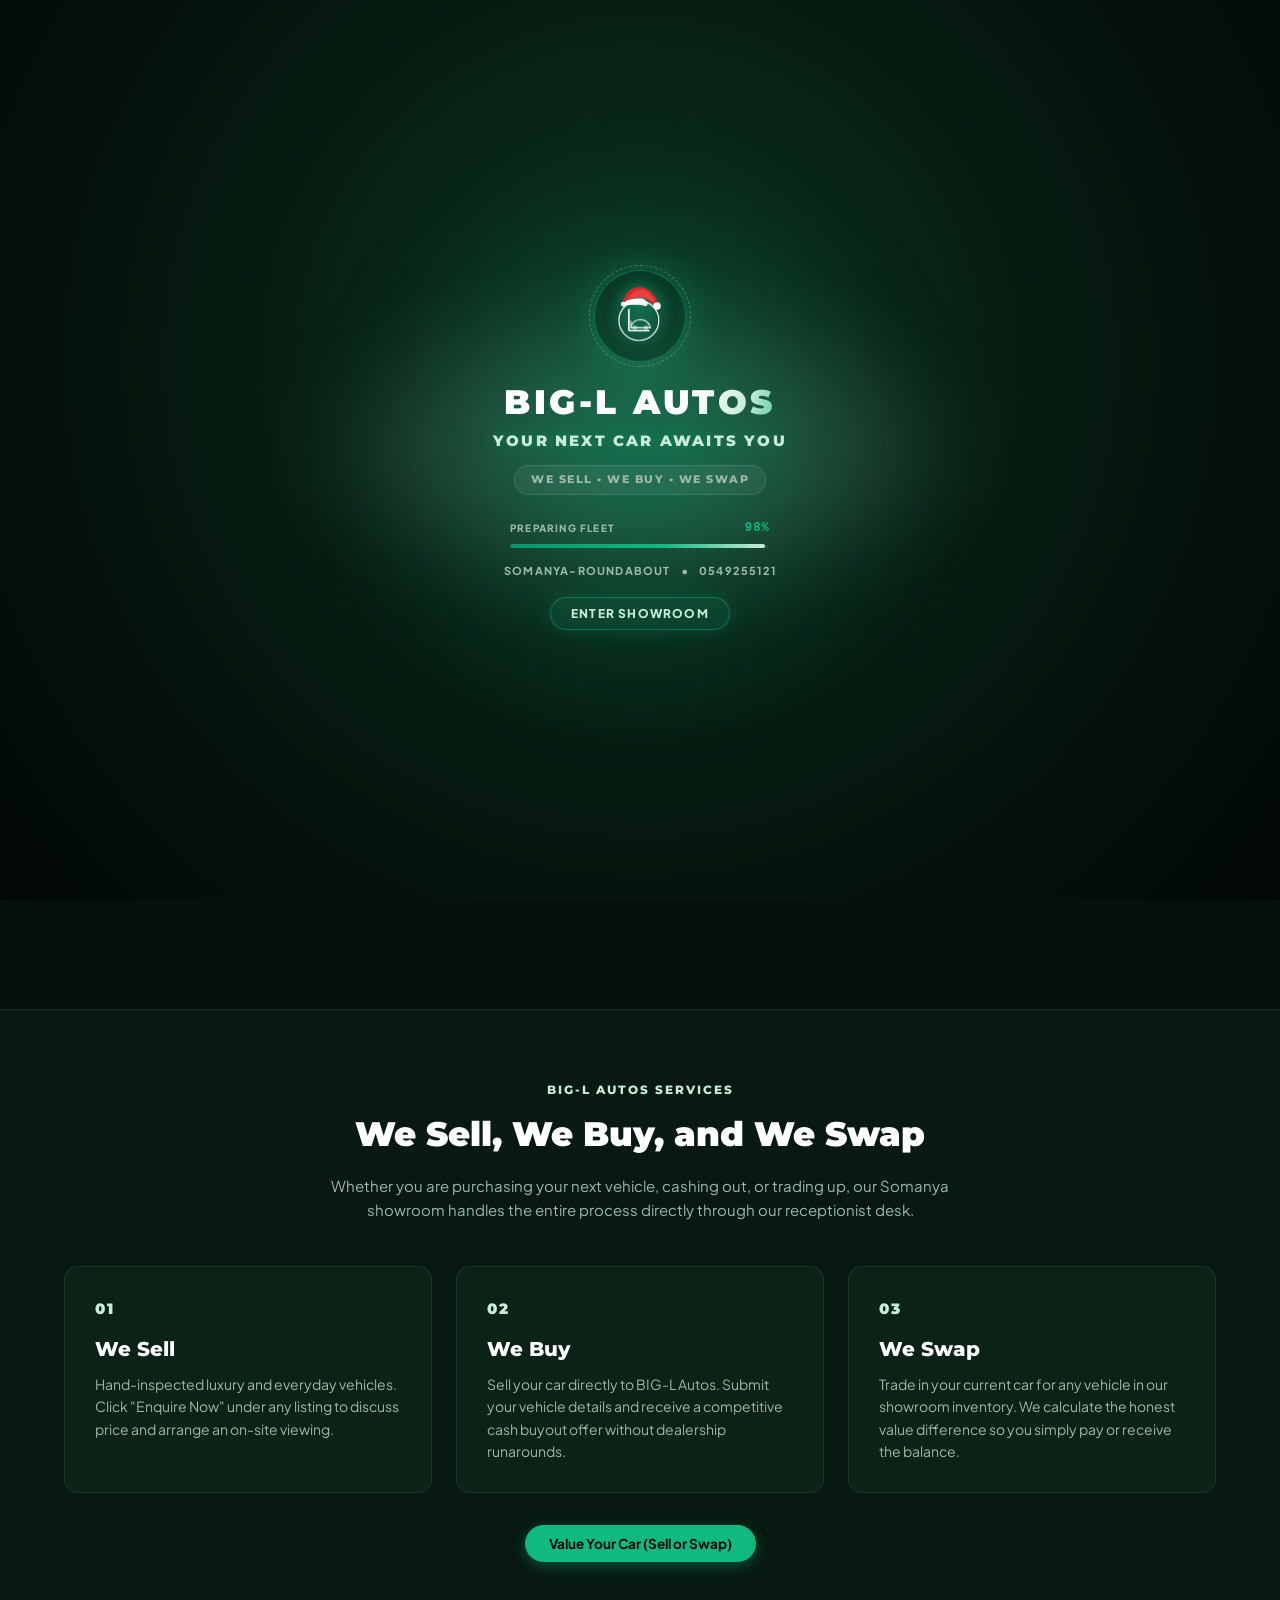
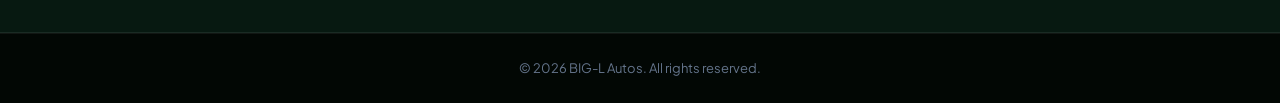
==== templates/index.html @ 7caf4526 "Make logout button responsive and highly visible on mobile header, profile card, and navigation" ====
<!DOCTYPE html>
<html lang="en">

<head>
  <meta charset="UTF-8">
  <meta name="viewport" content="width=device-width, initial-scale=1.0, maximum-scale=5.0">
  <title>BIG-L AUTOS | Your Next Car Awaits You</title>
  <link rel="manifest" href="/manifest.json">
  <meta name="theme-color" content="#030f08">
  <meta name="apple-mobile-web-app-capable" content="yes">
  <meta name="apple-mobile-web-app-status-bar-style" content="black-translucent">
  <link rel="stylesheet" href="/static/css/style.css?v=6.1">
  <link rel="preconnect" href="https://fonts.googleapis.com">
  <link rel="preconnect" href="https://fonts.gstatic.com" crossorigin>
  <link
    href="https://fonts.googleapis.com/css2?family=Montserrat:wght@400;500;600;700;800;900&family=Plus+Jakarta+Sans:wght@400;500;600;700;800&display=swap"
    rel="stylesheet">
  <script src="https://accounts.google.com/gsi/client" async defer></script>
</head>

<body class="theme-dark-green">

  <!-- Enhanced Cinematic Showroom Splash Screen -->
  <div id="splashScreen" class="splash-screen" onclick="dismissSplashScreen()">

    <!-- Floating Snowy Atmospheric Particles (Matches Luxury Mercedes Flyer) -->
    <div class="splash-particles-field">
      <span class="particle p1"></span>
      <span class="particle p2"></span>
      <span class="particle p3"></span>
      <span class="particle p4"></span>
      <span class="particle p5"></span>
      <span class="particle p6"></span>
      <span class="particle p7"></span>
      <span class="particle p8"></span>
      <span class="particle p9"></span>
      <span class="particle p10"></span>
    </div>

    <!-- Ambient Emerald Flares & Headlight Beams -->
    <div class="splash-ambient-glow"></div>
    <div class="splash-headlight-flare"></div>

    <div class="splash-content">

      <!-- Emblem with Laser-Stroke Reveal & Big December Santa Cap -->
      <div class="splash-emblem-wrap">
        <svg viewBox="0 -24 105 128" class="splash-emblem-svg" style="overflow: visible;">
          <!-- Big Bold Christmas Red Santa Cap (December Edition) -->
          <path d="M 14 12 C 20 -12 34 -24 50 -24 C 68 -24 82 -12 90 6 C 94 16 88 20 82 16 C 76 10 68 0 54 -4 C 40 -8 26 4 14 12 Z" fill="#dc2626"/>
          <path d="M 24 6 C 34 -14 48 -20 62 -18 C 74 -12 82 -2 86 10 C 80 8 72 2 60 0 C 46 -2 32 4 24 6 Z" fill="#ef4444" opacity="0.85"/>
          <circle cx="90" cy="18" r="8.5" fill="#ffffff" filter="drop-shadow(0 2px 4px rgba(0,0,0,0.4))"/>
          <path d="M 12 18 C 16 6 38 0 60 2 C 70 8 68 18 56 16 C 40 14 26 16 12 18 Z" fill="#ffffff"/>
          <circle cx="16" cy="14" r="5.5" fill="#ffffff"/>
          <circle cx="27" cy="10" r="5.5" fill="#ffffff"/>
          <circle cx="40" cy="8" r="5.5" fill="#ffffff"/>
          <circle cx="53" cy="9" r="5.5" fill="#ffffff"/>
          <circle cx="64" cy="13" r="5.5" fill="#ffffff"/>

          <circle cx="50" cy="50" r="44" stroke="#ffffff" stroke-width="2.5" fill="none" opacity="0.95"
            class="splash-stroke splash-circle-path" />
          <path d="M 28 26 L 28 72 L 72 72" stroke="#ffffff" stroke-width="3.5" stroke-linecap="round"
            stroke-linejoin="round" fill="none" class="splash-stroke splash-l-path" />
          <path d="M 33 62 C 36 54 44 48 54 48 C 63 48 70 53 74 62 L 75 66 L 32 66 Z" fill="none" stroke="#ffffff"
            stroke-width="2.5" class="splash-stroke splash-car-path" />
          <circle cx="41" cy="66" r="3.5" fill="none" stroke="#ffffff" stroke-width="2"
            class="splash-stroke splash-wheel" />
          <circle cx="66" cy="66" r="3.5" fill="none" stroke="#ffffff" stroke-width="2"
            class="splash-stroke splash-wheel" />
          <path d="M 27 52 L 32 52 L 33 62" stroke="#ffffff" stroke-width="2" fill="none"
            class="splash-stroke splash-wing" />
        </svg>
      </div>

      <div class="splash-brand-title">BIG-L AUTOS</div>
      <div class="splash-headline">YOUR NEXT CAR AWAITS YOU</div>
      <div class="splash-taglines">WE SELL • WE BUY • WE SWAP</div>

      <!-- Telemetry Progress Track -->
      <div class="splash-telemetry-box">
        <div class="telemetry-labels">
          <span class="telemetry-status">PREPARING FLEET</span>
          <span class="telemetry-percent" id="splashPercent">0%</span>
        </div>
        <div class="splash-progress-container">
          <div class="splash-progress-bar" id="splashBar"></div>
        </div>
      </div>

      <!-- Showroom Coordinates & Instant Entry -->
      <div class="splash-showroom-meta">
        <span>SOMANYA-ROUNDABOUT</span>
        <span>•</span>
        <span>0549255121</span>
      </div>

      <button type="button" class="splash-enter-btn" id="splashEnterBtn"
        onclick="dismissSplashScreen(); event.stopPropagation();">
        <span>Enter Showroom</span>
      </button>
    </div>
  </div>

  <!-- Clean, Responsive Navigation Bar -->
  <header class="navbar">
    <div class="container nav-inner">
      <a href="/" class="brand-logo">
        <div class="logo-symbol" style="width: 36px; height: 38px;">
          <svg viewBox="0 -24 105 128" width="34" height="40" style="overflow: visible;">
            <!-- Big Bold Christmas Red Santa Cap (December Edition) -->
            <path d="M 14 12 C 20 -12 34 -24 50 -24 C 68 -24 82 -12 90 6 C 94 16 88 20 82 16 C 76 10 68 0 54 -4 C 40 -8 26 4 14 12 Z" fill="#dc2626"/>
            <path d="M 24 6 C 34 -14 48 -20 62 -18 C 74 -12 82 -2 86 10 C 80 8 72 2 60 0 C 46 -2 32 4 24 6 Z" fill="#ef4444" opacity="0.85"/>
            <circle cx="90" cy="18" r="8.5" fill="#ffffff" filter="drop-shadow(0 2px 4px rgba(0,0,0,0.4))"/>
            <path d="M 12 18 C 16 6 38 0 60 2 C 70 8 68 18 56 16 C 40 14 26 16 12 18 Z" fill="#ffffff"/>
            <circle cx="16" cy="14" r="5.5" fill="#ffffff"/>
            <circle cx="27" cy="10" r="5.5" fill="#ffffff"/>
            <circle cx="40" cy="8" r="5.5" fill="#ffffff"/>
            <circle cx="53" cy="9" r="5.5" fill="#ffffff"/>
            <circle cx="64" cy="13" r="5.5" fill="#ffffff"/>

            <circle cx="50" cy="50" r="44" stroke="#ffffff" stroke-width="2.5" fill="none" opacity="0.9" />
            <path d="M 28 26 L 28 72 L 72 72" stroke="#ffffff" stroke-width="3.5" stroke-linecap="round"
              stroke-linejoin="round" fill="none" />
            <path d="M 33 62 C 36 54 44 48 54 48 C 63 48 70 53 74 62 L 75 66 L 32 66 Z" fill="none" stroke="#ffffff"
              stroke-width="2.5" />
            <circle cx="41" cy="66" r="3.5" fill="none" stroke="#ffffff" stroke-width="2" />
            <circle cx="66" cy="66" r="3.5" fill="none" stroke="#ffffff" stroke-width="2" />
            <path d="M 27 52 L 32 52 L 33 62" stroke="#ffffff" stroke-width="2" fill="none" />
          </svg>
        </div>
        <div class="brand-text">
          <h1>BIG-L AUTOS</h1>
        </div>
      </a>

      <!-- Desktop Links -->
      <nav class="desktop-nav-links">
        <ul class="nav-links">
          <li><a href="#showroom" class="active">Showroom</a></li>
          <li><a href="#services">Sell & Swap</a></li>
          <li><a href="#contact">Contact</a></li>
        </ul>
      </nav>

      <!-- Desktop Auth Actions -->
      <div class="nav-actions desktop-nav-actions">
        <div id="navAuthArea">
          <button onclick="openAuthModal('login')" class="btn btn-secondary btn-sm">Log In</button>
          <button onclick="openAuthModal('register')" class="btn btn-primary btn-sm">Sign Up</button>
        </div>
      </div>

      <!-- Mobile Hamburger Toggle -->
      <button class="mobile-nav-toggle" id="mobileNavToggle" onclick="toggleMobileNav()"
        aria-label="Toggle navigation menu">
        <span class="hamburger-bar"></span>
        <span class="hamburger-bar"></span>
        <span class="hamburger-bar"></span>
      </button>
    </div>

    <!-- Mobile Slide-Down Drawer -->
    <div class="mobile-nav-drawer" id="mobileNavDrawer">
      <ul class="mobile-nav-links">
        <li><a href="#showroom" onclick="closeMobileNav()">Showroom Fleet</a></li>
        <li><a href="#services" onclick="closeMobileNav()">We Sell, Buy & Swap</a></li>
        <li><a href="#contact" onclick="closeMobileNav()">Showroom Contact</a></li>
      </ul>

      <div class="mobile-nav-actions" id="mobileNavAuthArea">
        <button onclick="closeMobileNav(); openAuthModal('login')" class="btn btn-secondary" style="width:100%;">Log
          In</button>
        <button onclick="closeMobileNav(); openAuthModal('register')" class="btn btn-primary" style="width:100%;">Create
          Account</button>
      </div>

      <div class="mobile-nav-footer">
        <span class="mobile-meta-loc">Somanya-Roundabout</span>
        <a href="tel:0549255121" class="mobile-meta-tel">0549255121</a>
      </div>
    </div>
  </header>

  <!-- Hero Section: Dynamic, Balanced, and Functional -->
  <section class="hero-poster-section">
    <div class="hero-ambient-glow"></div>
    <div class="container hero-container">

      <div class="hero-split-grid">
        <!-- Left Column: Branding, Punchy Headline, Slogans & Contact -->
        <div class="hero-text-col">
          <div class="hero-header-brand">
            <div class="hero-emblem-wrap">
              <svg viewBox="0 0 100 100" class="hero-emblem-svg">
                <circle cx="50" cy="50" r="44" stroke="#ffffff" stroke-width="2.5" fill="none" opacity="0.95" />
                <path d="M 28 26 L 28 72 L 72 72" stroke="#ffffff" stroke-width="3.5" stroke-linecap="round"
                  stroke-linejoin="round" fill="none" />
                <path d="M 33 62 C 36 54 44 48 54 48 C 63 48 70 53 74 62 L 75 66 L 32 66 Z" fill="none" stroke="#ffffff"
                  stroke-width="2.5" />
                <circle cx="41" cy="66" r="3.5" fill="none" stroke="#ffffff" stroke-width="2" />
                <circle cx="66" cy="66" r="3.5" fill="none" stroke="#ffffff" stroke-width="2" />
                <path d="M 27 52 L 32 52 L 33 62" stroke="#ffffff" stroke-width="2" fill="none" />
              </svg>
            </div>
            <h2 class="hero-brand-title">BIG-L AUTOS</h2>
          </div>

          <div class="hero-headline-block">
            <h1 class="hero-punch-title">
              YOUR NEXT CAR<br>
              AWAITS YOU
            </h1>
            <div class="hero-services-line">
              <span>• WE SELL</span>
              <span>• WE BUY</span>
              <span>• WE SWAP</span>
            </div>
          </div>

          <p class="hero-lead-text">
            Premium luxury & certified vehicles ready for inspection, cash buyout, or trade-in upgrade. Direct
            communication with our showroom reception desk.
          </p>

          <!-- Badges from Image -->
          <div class="hero-bottom-pills">
            <div class="info-pill pill-dark">
              <div class="pill-col">
                <span class="pill-label">LOCATION</span>
                <span class="pill-value">SOMANYA-ROUNDABOUT</span>
              </div>
            </div>

            <a href="tel:0549255121" class="info-pill pill-mint">
              <div class="pill-col">
                <span class="pill-label">CONTACT</span>
                <span class="pill-value">0549255121</span>
              </div>
            </a>
          </div>

          <!-- Quick Action Buttons -->
          <div class="hero-cta-buttons">
            <a href="#showroom" class="btn btn-primary" style="padding: 10px 22px; font-size: 13.5px; font-weight: 700;">Browse Showroom Fleet</a>
            <button onclick="openSellSwapModal()" class="btn btn-outline-white" style="padding: 10px 22px; font-size: 13.5px; font-weight: 700;">Value Your Car (Sell or Swap)</button>
          </div>
        </div>

        <!-- Right Column: Pure Interactive 3D Luxury Mercedes-Benz (No background, No boxes, Full 3D) -->
        <div class="hero-spotlight-col hero-3d-car-col">
          <div class="interactive-3d-car-container" id="car3DContainer">

            <!-- 3D Perspective Stage -->
            <div class="car-3d-stage" id="car3DStage">
              <!-- Contact Floor Shadow -->
              <div class="car-3d-floor-shadow" id="car3DShadow"></div>

              <!-- Real Mercedes-Benz 3D Body Layer -->
              <div class="car-3d-body-wrap" id="car3DBodyWrap">
                <img src="/static/uploads/benz_1908.png" id="car3DRealImg" class="car-3d-real-img"
                  alt="Mercedes-Benz S63 AMG V8 Biturbo" draggable="false">

                <!-- Dynamic Specular Spotlight Sheen (Follows Mouse Pointer) -->
                <div class="car-3d-spotlight-sheen" id="car3DSheen"></div>

                <!-- Dynamic Xenon Headlight Flares & Mercedes Star Glint -->
                <div class="car-headlight-flare flare-left" id="flareLeft"></div>
                <div class="car-headlight-flare flare-right" id="flareRight"></div>
                <div class="car-star-glint" id="starGlint"></div>
              </div>
            </div>

            <!-- Three.js Ambient Particle & Volumetric Ray Canvas -->
            <canvas id="car3DCanvas"></canvas>

            <!-- Camera Angle Presets (Interactive Floating Bar) -->
            <div class="car-preset-bar" id="carPresetBar">
              <span class="preset-label">VIEW:</span>
              <button type="button" class="preset-pill active" data-preset="hero"
                onclick="setCarCameraPreset('hero', this)">Hero 3/4</button>
              <button type="button" class="preset-pill" data-preset="profile"
                onclick="setCarCameraPreset('profile', this)">Profile</button>
              <button type="button" class="preset-pill" data-preset="low" onclick="setCarCameraPreset('low', this)">Low
                Stance</button>
              <button type="button" class="preset-pill" data-preset="top" onclick="setCarCameraPreset('top', this)">Top
                Aerial</button>
            </div>

            <!-- Subtle Mercedes Model Switcher -->
            <div class="car-model-switcher" id="carModelSwitcher">
              <button type="button" class="model-pill active" id="btnModelS63"
                onclick="switchBenzModel('s63', this)">S63 AMG</button>
              <button type="button" class="model-pill" id="btnModelC63" onclick="switchBenzModel('c63', this)">C63
                AMG</button>
              <button type="button" class="model-pill" id="btnModelGT" onclick="switchBenzModel('amg_gt', this)">AMG
                GT</button>
            </div>

            <!-- Interactive Motion & Zoom Controls Ribbon -->
            <div class="car-motion-toolbar" id="carMotionToolbar">
              <button type="button" class="motion-tool-btn" id="btnTurntable" onclick="toggleTurntable()"
                title="Auto-Turntable 360° Spin (Space)">
                <span class="tool-label">Auto Turntable</span>
              </button>

              <div class="zoom-controls-cluster">
                <button type="button" class="motion-tool-btn zoom-btn" onclick="zoomCar(0.12)" title="Zoom In (+)">
                  <span>+</span>
                </button>
                <span class="zoom-level-badge" id="zoomLevelBadge">100%</span>
                <button type="button" class="motion-tool-btn zoom-btn" onclick="zoomCar(-0.12)" title="Zoom Out (−)">
                  <span>&minus;</span>
                </button>
                <button type="button" class="motion-tool-btn reset-btn" onclick="resetCarView()" title="Reset View (R)">
                  <span>Reset</span>
                </button>
              </div>
            </div>

            <div class="car-3d-interaction-hint" id="car3DHint">
              <span class="hint-dot"></span>
              <span id="hintText">DRAG 360° ORBIT • SCROLL TO ZOOM • SELECT CAMERA PRESETS</span>
            </div>
          </div>
        </div>
      </div>

      <!-- Integrated Showroom Quick-Finder Bar directly inside Hero Area -->
      <div class="hero-filter-box" id="showroom">
        <div class="filter-group search-group">
          <label class="filter-label">Quick Search Vehicle</label>
          <input type="text" id="filterSearch" class="filter-input" placeholder="Search Mercedes, Prado, BMW, Lexus...">
        </div>

        <div class="filter-group">
          <label class="filter-label">Make</label>
          <select id="filterMake" class="filter-select">
            <option value="">All Makes</option>
            <option value="Mercedes-Benz">Mercedes-Benz</option>
            <option value="Toyota">Toyota</option>
            <option value="BMW">BMW</option>
            <option value="Lexus">Lexus</option>
            <option value="Honda">Honda</option>
            <option value="Land Rover">Land Rover</option>
          </select>
        </div>

        <div class="filter-group">
          <label class="filter-label">Body Style</label>
          <select id="filterBody" class="filter-select">
            <option value="">All Bodies</option>
            <option value="Sedan">Sedan</option>
            <option value="SUV">SUV</option>
            <option value="Coupe">Coupe</option>
          </select>
        </div>

        <div class="filter-group">
          <label class="filter-label">Condition</label>
          <select id="filterCondition" class="filter-select">
            <option value="">All Conditions</option>
            <option value="Brand New">Brand New</option>
            <option value="Foreign Used">Foreign Used</option>
            <option value="Local Used">Local Used</option>
          </select>
        </div>

        <div class="filter-group">
          <label class="filter-label">Max Budget</label>
          <select id="filterPrice" class="filter-select">
            <option value="">Any Budget</option>
            <option value="400000">Up to GH₵ 400,000</option>
            <option value="700000">Up to GH₵ 700,000</option>
            <option value="1000000">Up to GH₵ 1,000,000</option>
            <option value="1500000">Up to GH₵ 1,500,000</option>
            <option value="2000000">Above GH₵ 1,500,000</option>
          </select>
        </div>
      </div>

    </div>
  </section>

  <!-- Cars Catalog Grid -->
  <main class="catalog-section">
    <div class="container">
      <div class="section-header">
        <div class="section-title">
          <h2>Showroom Inventory</h2>
          <p>Every vehicle is mechanically verified, cleanly titled, and ready for inspection, cash sale, or swap.</p>
        </div>
        <span id="catalogCount" class="catalog-counter">Loading fleet...</span>
      </div>

      <!-- Cars Grid (No icons, No green status pill) -->
      <div class="cars-grid" id="carsGrid"></div>
    </div>
  </main>

  <!-- Services Section: We Sell, We Buy, We Swap -->
  <section class="services-section" id="services">
    <div class="container">
      <div class="services-intro">
        <span class="sub-header-tag">BIG-L AUTOS SERVICES</span>
        <h2>We Sell, We Buy, and We Swap</h2>
        <p>Whether you are purchasing your next vehicle, cashing out, or trading up, our Somanya showroom handles the
          entire process directly through our receptionist desk.</p>
      </div>

      <div class="services-grid">
        <div class="service-card">
          <div class="service-num">01</div>
          <h3>We Sell</h3>
          <p>Hand-inspected luxury and everyday vehicles. Click "Enquire Now" under any listing to discuss price and
            arrange an on-site viewing.</p>
        </div>

        <div class="service-card">
          <div class="service-num">02</div>
          <h3>We Buy</h3>
          <p>Sell your car directly to BIG-L Autos. Submit your vehicle details and receive a competitive cash buyout
            offer without dealership runarounds.</p>
        </div>

        <div class="service-card">
          <div class="service-num">03</div>
          <h3>We Swap</h3>
          <p>Trade in your current car for any vehicle in our showroom inventory. We calculate the honest value
            difference so you simply pay or receive the balance.</p>
        </div>
      </div>

      <div style="text-align:center; margin-top:32px;">
        <button onclick="openSellSwapModal()" class="btn btn-primary" style="padding: 10px 24px; font-size: 13.5px; font-weight: 700;">Value Your Car (Sell or Swap)</button>
      </div>
    </div>
  </section>

  <!-- Clean, Simple Minimal Footer -->
  <footer class="site-footer" id="contact"
    style="padding: 24px 0; background: #020704; border-top: 1px solid rgba(255, 255, 255, 0.06); text-align: center;">
    <div class="container">
      <p style="font-size: 13px; color: #64748b; margin: 0;">&copy; 2026 BIG-L Autos. All rights reserved.</p>
    </div>
  </footer>

  <!-- ================= MODALS ================= -->

  <!-- Auth Modal (Humanized Luxury Concierge with Scroll & December Santa Cap) -->
  <!-- Auth Modal (Clean, Non-busy, Real-Time Social Sign In) -->
  <div class="modal-overlay" id="authModal">
    <div class="modal-content modal-auth-clean" style="max-width: 440px; max-height: 90vh; overflow-y: auto !important; -webkit-overflow-scrolling: touch; padding: 26px 24px; background: #030d07; border: 1px solid rgba(52, 211, 153, 0.22); border-radius: 14px; box-shadow: 0 25px 50px -12px rgba(0, 0, 0, 0.75);">
      
      <!-- Modal Header: Brand + Clean Title + Close Button -->
      <div style="display: flex; justify-content: space-between; align-items: center; margin-bottom: 20px;">
        <div style="display: flex; align-items: center; gap: 10px;">
          <div style="width: 34px; height: 38px; flex-shrink: 0;">
            <svg viewBox="0 -24 105 128" width="34" height="40" style="overflow: visible;">
              <!-- Santa Cap -->
              <path d="M 14 12 C 20 -12 34 -24 50 -24 C 68 -24 82 -12 90 6 C 94 16 88 20 82 16 C 76 10 68 0 54 -4 C 40 -8 26 4 14 12 Z" fill="#dc2626"/>
              <path d="M 24 6 C 34 -14 48 -20 62 -18 C 74 -12 82 -2 86 10 C 80 8 72 2 60 0 C 46 -2 32 4 24 6 Z" fill="#ef4444" opacity="0.85"/>
              <circle cx="90" cy="18" r="8.5" fill="#ffffff" filter="drop-shadow(0 2px 4px rgba(0,0,0,0.4))"/>
              <path d="M 12 18 C 16 6 38 0 60 2 C 70 8 68 18 56 16 C 40 14 26 16 12 18 Z" fill="#ffffff"/>
              <circle cx="16" cy="14" r="5.5" fill="#ffffff"/>
              <circle cx="27" cy="10" r="5.5" fill="#ffffff"/>
              <circle cx="40" cy="8" r="5.5" fill="#ffffff"/>
              <circle cx="53" cy="9" r="5.5" fill="#ffffff"/>
              <circle cx="64" cy="13" r="5.5" fill="#ffffff"/>

              <circle cx="50" cy="50" r="44" stroke="#ffffff" stroke-width="2.5" fill="none" opacity="0.95" />
              <path d="M 28 26 L 28 72 L 72 72" stroke="#ffffff" stroke-width="3.5" stroke-linecap="round" stroke-linejoin="round" fill="none" />
              <path d="M 33 62 C 36 54 44 48 54 48 C 63 48 70 53 74 62 L 75 66 L 32 66 Z" fill="none" stroke="#ffffff" stroke-width="2.5" />
              <circle cx="41" cy="66" r="3.5" fill="none" stroke="#ffffff" stroke-width="2" />
              <circle cx="66" cy="66" r="3.5" fill="none" stroke="#ffffff" stroke-width="2" />
              <path d="M 27 52 L 32 52 L 33 62" stroke="#ffffff" stroke-width="2" fill="none" />
            </svg>
          </div>
          <div>
            <h3 id="authModalTitle" style="font-size: 16px; font-weight: 700; color: #ffffff; margin: 0; letter-spacing: -0.2px;">Sign In</h3>
            <p id="authModalSubtitle" style="font-size: 11.5px; color: #94a3b8; margin: 2px 0 0 0;">BIG-L AUTOS Showroom</p>
          </div>
        </div>
        <button class="btn-close-modal" onclick="closeAuthModal()" aria-label="Close dialog" style="font-size: 20px; color: #94a3b8; background: rgba(255,255,255,0.05); border: 1px solid rgba(255,255,255,0.08); width: 32px; height: 32px; border-radius: 50%; cursor: pointer; display: flex; align-items: center; justify-content: center; line-height: 1; transition: all 0.15s;">&times;</button>
      </div>

      <!-- Inline Real-Time Social Sign-In Sheet (No browser prompts) -->
      <div id="modalInlineSocial" style="display: none; background: rgba(6, 21, 11, 0.95); border: 1px solid rgba(52, 211, 153, 0.35); border-radius: 10px; padding: 14px; margin-bottom: 14px; box-shadow: 0 8px 24px rgba(0,0,0,0.5);">
        <div style="display: flex; align-items: center; justify-content: space-between; margin-bottom: 8px;">
          <div style="display: flex; align-items: center; gap: 8px;">
            <span id="modalSocialIcon"></span>
            <span id="modalSocialTitle" style="font-size: 13px; font-weight: 700; color: #ffffff;">Quick Google Login</span>
          </div>
          <button type="button" onclick="closeModalInlineSocial()" style="background: none; border: none; color: #94a3b8; cursor: pointer; font-size: 18px; line-height: 1; padding: 0;">&times;</button>
        </div>
        <p style="font-size: 11.5px; color: #94a3b8; margin: 0 0 10px 0;">Sign in in 1-click using your email:</p>
        <div style="display: flex; gap: 8px;">
          <input type="email" id="modalSocialEmailInput" placeholder="name@gmail.com" style="flex: 1; padding: 8px 12px; background: #020704; border: 1px solid rgba(255,255,255,0.15); border-radius: 6px; color: #ffffff; font-size: 13px;" onkeydown="if(event.key==='Enter'){event.preventDefault(); submitModalInlineSocial();}">
          <button type="button" id="modalSocialSubmitBtn" onclick="submitModalInlineSocial()" class="btn btn-primary" style="padding: 8px 14px; font-size: 12px; font-weight: 700; white-space: nowrap;">
            Continue
          </button>
        </div>
      </div>

      <!-- 1-Click Social Sign-In Buttons -->
      <div style="display: grid; grid-template-columns: 1fr 1fr; gap: 8px; margin-bottom: 14px;">
        <button type="button" onclick="startSocialLogin('google')" class="btn-social" style="display: flex; align-items: center; justify-content: center; gap: 8px; padding: 9px 12px; background: rgba(255,255,255,0.05); border: 1px solid rgba(255,255,255,0.14); border-radius: 8px; color: #ffffff; font-size: 12.5px; font-weight: 600; cursor: pointer; transition: all 0.2s;">
          <svg width="16" height="16" viewBox="0 0 24 24">
            <path fill="#4285F4" d="M22.56 12.25c0-.78-.07-1.53-.2-2.25H12v4.26h5.92c-.26 1.37-1.04 2.53-2.21 3.31v2.77h3.57c2.08-1.92 3.28-4.74 3.28-8.09z"/>
            <path fill="#34A853" d="M12 23c2.97 0 5.46-.98 7.28-2.66l-3.57-2.77c-.98.66-2.23 1.06-3.71 1.06-2.86 0-5.29-1.93-6.16-4.53H2.18v2.84C3.99 20.53 7.7 23 12 23z"/>
            <path fill="#FBBC05" d="M5.84 14.09c-.22-.66-.35-1.36-.35-2.09s.13-1.43.35-2.09V7.06H2.18C1.43 8.55 1 10.22 1 12s.43 3.45 1.18 4.94l2.85-2.22.81-.63z"/>
            <path fill="#EA4335" d="M12 5.38c1.62 0 3.06.56 4.21 1.64l3.15-3.15C17.45 2.09 14.97 1 12 1 7.7 1 3.99 3.47 2.18 7.06l3.66 2.84c.87-2.6 3.3-4.52 6.16-4.52z"/>
          </svg>
          Google
        </button>

        <button type="button" onclick="startSocialLogin('apple')" class="btn-social" style="display: flex; align-items: center; justify-content: center; gap: 8px; padding: 9px 12px; background: rgba(255,255,255,0.05); border: 1px solid rgba(255,255,255,0.14); border-radius: 8px; color: #ffffff; font-size: 12.5px; font-weight: 600; cursor: pointer; transition: all 0.2s;">
          <svg width="16" height="16" viewBox="0 0 170 170" fill="#ffffff">
            <path d="M150.37 130.25c-2.45 5.66-5.35 10.87-8.71 15.66-4.58 6.53-8.33 11.05-11.22 13.56-4.48 4.12-9.28 6.23-14.42 6.35-3.69 0-8.14-1.05-13.32-3.18-5.19-2.12-9.97-3.17-14.34-3.17-4.58 0-9.49 1.05-14.75 3.17-5.26 2.13-9.5 3.24-12.74 3.35-4.35.13-9.16-1.9-14.42-6.08-3.69-3.04-7.67-7.81-11.96-14.31-7.2-10.84-12.87-23.77-17-38.79-4.13-15.02-6.2-28.79-6.2-41.3 0-14.64 3.49-26.68 10.46-36.12 6.98-9.44 15.69-14.28 26.13-14.52 4.9 0 10.37 1.34 16.42 4.02 6.05 2.68 10.22 4.08 12.51 4.2 2.07-.12 6.25-1.52 12.54-4.2 6.29-2.68 11.53-3.9 15.72-3.66 11.83.6 21.6 4.96 29.31 13.08-10.46 6.31-15.57 15.2-15.33 26.66.24 8.92 3.69 16.29 10.34 22.12 6.66 5.83 14.59 9.17 23.79 10.02-2.18 6.75-4.8 13.3-7.85 19.64zM119.22 33.15c0-7.39 2.67-14.16 8.01-20.31 5.34-6.15 11.83-9.97 19.47-11.46.24 1.08.36 2.05.36 2.9 0 7.39-2.79 14.28-8.37 20.67-5.58 6.39-12.28 10.15-20.1 11.28-.48-.96-.72-2.18-.72-3.67z"/>
          </svg>
          Apple
        </button>
      </div>

      <div style="display: flex; align-items: center; margin-bottom: 14px;">
        <div style="flex: 1; height: 1px; background: rgba(255,255,255,0.08);"></div>
        <span style="padding: 0 10px; font-size: 11px; color: #64748b; text-transform: uppercase; letter-spacing: 0.5px;">or with email</span>
        <div style="flex: 1; height: 1px; background: rgba(255,255,255,0.08);"></div>
      </div>

      <!-- Segmented Tab Switcher -->
      <div class="advanced-tab-switcher" style="display: grid; grid-template-columns: 1fr 1fr; gap: 4px; background: #020704; padding: 4px; border-radius: 8px; margin-bottom: 16px; border: 1px solid rgba(255,255,255,0.08);">
        <button type="button" class="adv-tab-btn active" id="tabLoginBtn" onclick="switchAuthTab('login')" style="padding: 8px; font-size: 12.5px; font-weight: 600; border-radius: 6px; border: none; cursor: pointer;">
          Sign In
        </button>
        <button type="button" class="adv-tab-btn" id="tabRegisterBtn" onclick="switchAuthTab('register')" style="padding: 8px; font-size: 12.5px; font-weight: 600; border-radius: 6px; border: none; cursor: pointer;">
          Create Account
        </button>
      </div>

      <!-- Registration Form -->
      <form id="registerForm" onsubmit="handleRegister(event)" class="adv-form">
        <div class="adv-form-group" style="margin-bottom: 12px;">
          <label class="adv-label" for="regName" style="font-size: 11px; letter-spacing: 0.8px; font-weight: 700; color: var(--gray-300); display: block; margin-bottom: 5px;">FULL NAME</label>
          <input type="text" id="regName" class="adv-input" placeholder="e.g. David Mensah" required autocomplete="name" style="width: 100%; padding: 9px 12px; background: #020704; border: 1px solid rgba(255,255,255,0.12); border-radius: 6px; color: #ffffff; font-size: 13px;">
        </div>

        <div class="adv-form-group" style="margin-bottom: 12px;">
          <label class="adv-label" for="regEmail" style="font-size: 11px; letter-spacing: 0.8px; font-weight: 700; color: var(--gray-300); display: block; margin-bottom: 5px;">EMAIL ADDRESS</label>
          <input type="email" id="regEmail" class="adv-input" placeholder="david@example.com" required autocomplete="email" style="width: 100%; padding: 9px 12px; background: #020704; border: 1px solid rgba(255,255,255,0.12); border-radius: 6px; color: #ffffff; font-size: 13px;">
        </div>

        <div class="adv-form-group" style="margin-bottom: 12px;">
          <label class="adv-label" for="regPhone" style="font-size: 11px; letter-spacing: 0.8px; font-weight: 700; color: var(--gray-300); display: block; margin-bottom: 5px;">PHONE NUMBER <span style="font-size: 10px; color: var(--gray-500); font-weight: 400;">(WhatsApp)</span></label>
          <input type="tel" id="regPhone" class="adv-input" placeholder="e.g. 0549255121" autocomplete="tel" style="width: 100%; padding: 9px 12px; background: #020704; border: 1px solid rgba(255,255,255,0.12); border-radius: 6px; color: #ffffff; font-size: 13px;">
        </div>

        <div class="adv-form-group" style="margin-bottom: 18px;">
          <label class="adv-label" for="regPassword" style="font-size: 11px; letter-spacing: 0.8px; font-weight: 700; color: var(--gray-300); display: block; margin-bottom: 5px;">PASSWORD</label>
          <div class="input-wrap has-toggle" style="position: relative;">
            <input type="password" id="regPassword" class="adv-input" placeholder="Create a password" required minlength="4" autocomplete="new-password" style="width: 100%; padding: 9px 12px; padding-right: 50px; background: #020704; border: 1px solid rgba(255,255,255,0.12); border-radius: 6px; color: #ffffff; font-size: 13px;">
            <button type="button" class="pw-toggle-btn" onclick="togglePasswordVisibility('regPassword', this)" style="position: absolute; right: 8px; top: 50%; transform: translateY(-50%); background: none; border: none; color: var(--mint); font-size: 11px; cursor: pointer; padding: 4px;">Show</button>
          </div>
        </div>

        <button type="submit" class="btn btn-primary" style="width: 100%; padding: 10px 18px; font-size: 13px; font-weight: 700; letter-spacing: 0.5px; border-radius: 6px;">
          Create Account
        </button>
      </form>

      <!-- Login Form -->
      <form id="loginForm" onsubmit="handleLogin(event)" class="adv-form" style="display: none;">
        <div class="adv-form-group" style="margin-bottom: 12px;">
          <label class="adv-label" for="loginEmail" style="font-size: 11px; letter-spacing: 0.8px; font-weight: 700; color: var(--gray-300); display: block; margin-bottom: 5px;">EMAIL ADDRESS</label>
          <input type="email" id="loginEmail" class="adv-input" placeholder="you@example.com" required autocomplete="email" style="width: 100%; padding: 9px 12px; background: #020704; border: 1px solid rgba(255,255,255,0.12); border-radius: 6px; color: #ffffff; font-size: 13px;">
        </div>

        <div class="adv-form-group" style="margin-bottom: 18px;">
          <label class="adv-label" for="loginPassword" style="font-size: 11px; letter-spacing: 0.8px; font-weight: 700; color: var(--gray-300); display: block; margin-bottom: 5px;">PASSWORD</label>
          <div class="input-wrap has-toggle" style="position: relative;">
            <input type="password" id="loginPassword" class="adv-input" placeholder="Enter your password" required autocomplete="current-password" style="width: 100%; padding: 9px 12px; padding-right: 50px; background: #020704; border: 1px solid rgba(255,255,255,0.12); border-radius: 6px; color: #ffffff; font-size: 13px;">
            <button type="button" class="pw-toggle-btn" onclick="togglePasswordVisibility('loginPassword', this)" style="position: absolute; right: 8px; top: 50%; transform: translateY(-50%); background: none; border: none; color: var(--mint); font-size: 11px; cursor: pointer; padding: 4px;">Show</button>
          </div>
        </div>

        <button type="submit" class="btn btn-primary" style="width: 100%; padding: 10px 18px; font-size: 13px; font-weight: 700; letter-spacing: 0.5px; border-radius: 6px;">
          Sign In
        </button>
      </form>

      <div style="margin-top: 16px; padding-top: 12px; border-top: 1px solid rgba(255,255,255,0.06); text-align: center;">
        <span style="font-size: 11.5px; color: var(--gray-500);">Somanya-Roundabout • Direct Line: 0549255121</span>
      </div>
    </div>
  </div>

  <!-- Car Full Specifications Modal (No icons, No green status pill) -->
  <div class="modal-overlay" id="carDetailsModal">
    <div class="modal-content" style="max-width: 680px;">
      <div class="modal-header">
        <div class="modal-title">
          <h3 id="modalCarTitle">Vehicle Specifications</h3>
          <p><span id="modalCarCondition" style="font-size:12px; color:var(--mint); font-weight:600;"></span></p>
        </div>
        <button class="btn-close-modal" onclick="closeCarDetailsModal()">&times;</button>
      </div>

      <div class="modal-body">
        <!-- Interactive 5-Photo Vehicle Gallery -->
        <div class="modal-gallery-wrap" style="position:relative; margin-bottom:16px;">
          <div class="modal-main-img-wrap"
            style="position:relative; width:100%; height:320px; overflow:hidden; border-radius:var(--radius-sm); background:#020b05; border:1px solid var(--border-dark);">
            <img id="modalCarImg" class="modal-car-image" src=""
              style="width:100%; height:100%; object-fit:cover; transition:opacity 0.25s ease;" alt="Car">

            <!-- Prev / Next Navigation Arrows -->
            <button type="button" class="gallery-nav-btn prev-btn" id="btnModalPrevPhoto" onclick="prevModalCarPhoto()"
              title="Previous photo"
              style="position:absolute; left:10px; top:50%; transform:translateY(-50%); background:rgba(3,15,8,0.75); border:1px solid rgba(255,255,255,0.2); color:#ffffff; width:36px; height:36px; border-radius:50%; display:flex; align-items:center; justify-content:center; cursor:pointer; font-size:18px; font-weight:800; backdrop-filter:blur(6px); z-index:2; transition:all 0.2s;">
              &#8249;
            </button>
            <button type="button" class="gallery-nav-btn next-btn" id="btnModalNextPhoto" onclick="nextModalCarPhoto()"
              title="Next photo"
              style="position:absolute; right:10px; top:50%; transform:translateY(-50%); background:rgba(3,15,8,0.75); border:1px solid rgba(255,255,255,0.2); color:#ffffff; width:36px; height:36px; border-radius:50%; display:flex; align-items:center; justify-content:center; cursor:pointer; font-size:18px; font-weight:800; backdrop-filter:blur(6px); z-index:2; transition:all 0.2s;">
              &#8250;
            </button>

            <!-- Photo Counter Pill -->
            <div id="modalPhotoCounter"
              style="position:absolute; top:10px; right:12px; background:rgba(0,0,0,0.7); backdrop-filter:blur(8px); border:1px solid rgba(52,211,153,0.35); color:#c7ecd9; font-size:11px; font-weight:800; padding:4px 10px; border-radius:100px; z-index:2;">
              Photo 1 of 5
            </div>
          </div>

          <!-- Clickable 5-Thumbnail Row -->
          <div class="modal-thumbnails-row" id="modalThumbnailsRow"
            style="display:grid; grid-template-columns:repeat(5, 1fr); gap:8px; margin-top:8px;">
            <!-- Up to 5 thumbnails populated dynamically by JS -->
          </div>
        </div>

        <div
          style="display:flex; justify-content:space-between; align-items:baseline; margin-bottom:14px; padding-bottom:12px; border-bottom:1px solid var(--border-dark);">
          <div>
            <span style="font-size:12px; color:var(--gray-400); text-transform:uppercase; font-weight:600;">Asking
              Price</span>
            <h2 id="modalCarPrice"
              style="font-size:28px; font-weight:850; color:var(--green-primary); letter-spacing:-0.5px;"></h2>
          </div>
          <span id="modalNegotiableText" style="font-size:13px; color:var(--gray-400);">Price Negotiable</span>
        </div>

        <h4 style="font-size:14px; font-weight:700; margin-bottom:8px; color:var(--white);">Technical Specifications</h4>
        <div class="car-specs modal-car-specs" style="margin-bottom:18px;">
          <div class="spec-item"><span class="spec-label">Year</span><span id="modalCarYear" class="spec-val"></span></div>
          <div class="spec-item"><span class="spec-label">Mileage</span><span id="modalCarMileage" class="spec-val"></span></div>
          <div class="spec-item"><span class="spec-label">Transmission</span><span id="modalCarTransmission" class="spec-val"></span></div>
          <div class="spec-item"><span class="spec-label">Fuel</span><span id="modalCarFuel" class="spec-val"></span></div>
          <div class="spec-item"><span class="spec-label">Body Style</span><span id="modalCarBody" class="spec-val"></span></div>
          <div class="spec-item"><span class="spec-label">Color</span><span id="modalCarColor" class="spec-val"></span></div>
        </div>

        <h4 style="font-size:14px; font-weight:700; margin-bottom:6px; color:var(--white);">Highlights and Features</h4>
        <div id="modalCarFeatures" style="display:flex; flex-wrap:wrap; gap:8px; margin-bottom:18px;"></div>

        <h4 style="font-size:14px; font-weight:700; margin-bottom:6px; color:var(--white);">Vehicle Description</h4>
        <p id="modalCarDescription" style="font-size:14px; color:var(--gray-300); line-height:1.6; margin-bottom:20px;"></p>

        <div style="margin-top:16px;">
          <button id="modalTextReceptionistBtn" class="btn btn-primary"
            style="width:100%; padding:11px 20px; font-size:13.5px; font-weight:700; border-radius:6px;">
            Enquire Now
          </button>
        </div>
      </div>
    </div>
  </div>

  <!-- Sell or Swap Request Modal -->
  <div class="modal-overlay" id="sellSwapModal">
    <div class="modal-content" style="max-width: 500px; padding: 26px 24px; background: #030d07; border: 1px solid rgba(52,211,153,0.22); border-radius: 12px;">
      <div class="modal-header" style="margin-bottom: 16px; padding-bottom: 12px; border-bottom: 1px solid rgba(255,255,255,0.08);">
        <div class="modal-title">
          <h3 style="font-size: 17px; font-weight: 700; color: #ffffff; margin: 0 0 3px 0;">Value Your Vehicle</h3>
          <p style="font-size: 12px; color: var(--gray-400); margin: 0;">Trade-in or direct sale • Somanya-Roundabout showroom</p>
        </div>
        <button class="btn-close-modal" onclick="closeModal('sellSwapModal')" style="font-size: 22px; color: var(--gray-400); background: none; border: none; cursor: pointer;">&times;</button>
      </div>
      <div class="modal-body" style="padding: 0;">
        <form onsubmit="handleGeneralSwapSubmit(event)">
          <div class="form-group" style="margin-bottom: 12px;">
            <label class="form-label" style="font-size: 11px; letter-spacing: 0.8px; font-weight: 700; color: var(--gray-300); display: block; margin-bottom: 4px;">REQUEST TYPE</label>
            <select id="genSwapType" class="form-select" style="width: 100%; padding: 8px 12px; background: #020704; border: 1px solid rgba(255,255,255,0.12); border-radius: 6px; color: #ffffff; font-size: 13px;">
              <option value="sell">Sell vehicle for direct payout</option>
              <option value="swap">Exchange for showroom inventory</option>
            </select>
          </div>

          <div class="form-row" style="display: grid; grid-template-columns: 1fr 1fr; gap: 10px; margin-bottom: 12px;">
            <div class="form-group" style="margin: 0;">
              <label class="form-label" style="font-size: 11px; letter-spacing: 0.8px; font-weight: 700; color: var(--gray-300); display: block; margin-bottom: 4px;">MAKE</label>
              <input type="text" id="genSwapMake" class="form-input" placeholder="e.g. Toyota" required style="width: 100%; padding: 8px 12px; background: #020704; border: 1px solid rgba(255,255,255,0.12); border-radius: 6px; color: #ffffff; font-size: 13px;">
            </div>
            <div class="form-group" style="margin: 0;">
              <label class="form-label" style="font-size: 11px; letter-spacing: 0.8px; font-weight: 700; color: var(--gray-300); display: block; margin-bottom: 4px;">MODEL</label>
              <input type="text" id="genSwapModel" class="form-input" placeholder="e.g. Camry" required style="width: 100%; padding: 8px 12px; background: #020704; border: 1px solid rgba(255,255,255,0.12); border-radius: 6px; color: #ffffff; font-size: 13px;">
            </div>
          </div>

          <div class="form-row" style="display: grid; grid-template-columns: 1fr 1fr; gap: 10px; margin-bottom: 12px;">
            <div class="form-group" style="margin: 0;">
              <label class="form-label" style="font-size: 11px; letter-spacing: 0.8px; font-weight: 700; color: var(--gray-300); display: block; margin-bottom: 4px;">YEAR</label>
              <input type="number" id="genSwapYear" class="form-input" placeholder="2020" required style="width: 100%; padding: 8px 12px; background: #020704; border: 1px solid rgba(255,255,255,0.12); border-radius: 6px; color: #ffffff; font-size: 13px;">
            </div>
            <div class="form-group" style="margin: 0;">
              <label class="form-label" style="font-size: 11px; letter-spacing: 0.8px; font-weight: 700; color: var(--gray-300); display: block; margin-bottom: 4px;">MILEAGE (KM)</label>
              <input type="number" id="genSwapMileage" class="form-input" placeholder="45000" style="width: 100%; padding: 8px 12px; background: #020704; border: 1px solid rgba(255,255,255,0.12); border-radius: 6px; color: #ffffff; font-size: 13px;">
            </div>
          </div>

          <div class="form-group" style="margin-bottom: 12px;">
            <label class="form-label" style="font-size: 11px; letter-spacing: 0.8px; font-weight: 700; color: var(--gray-300); display: block; margin-bottom: 4px;">EXPECTED VALUATION (GH₵)</label>
            <input type="number" id="genSwapPrice" class="form-input" placeholder="e.g. 280000" style="width: 100%; padding: 8px 12px; background: #020704; border: 1px solid rgba(255,255,255,0.12); border-radius: 6px; color: #ffffff; font-size: 13px;">
          </div>

          <div class="form-group" style="margin-bottom: 16px;">
            <label class="form-label" style="font-size: 11px; letter-spacing: 0.8px; font-weight: 700; color: var(--gray-300); display: block; margin-bottom: 4px;">CONDITION NOTES</label>
            <textarea id="genSwapNotes" class="form-textarea" rows="2"
              placeholder="Exterior condition, mechanical history, key details..." style="width: 100%; padding: 8px 12px; background: #020704; border: 1px solid rgba(255,255,255,0.12); border-radius: 6px; color: #ffffff; font-size: 13px; font-family: inherit; resize: vertical;"></textarea>
          </div>

          <div style="display: flex; justify-content: flex-end; gap: 10px;">
            <button type="button" class="btn btn-secondary" onclick="closeModal('sellSwapModal')" style="padding: 9px 18px; font-size: 13px; font-weight: 600; border-radius: 6px; background: rgba(255,255,255,0.06); color: #e2e8f0; border: 1px solid rgba(255,255,255,0.1); cursor: pointer;">Cancel</button>
            <button type="submit" class="btn btn-primary" style="padding: 9px 22px; font-size: 13px; font-weight: 700; border-radius: 6px; cursor: pointer;">Submit Valuation</button>
          </div>
        </form>
      </div>
    </div>
  </div>

  <script src="/static/js/three.min.js"></script>
  <script src="/static/js/car3d.js"></script>
  <script src="/static/js/app.js?v=6.1"></script>
  <script>
    function openSellSwapModal() {
      if (!currentUser) {
        openAuthModal('register');
        return;
      }
      openModal('sellSwapModal');
    }

    async function handleGeneralSwapSubmit(e) {
      e.preventDefault();
      const type = document.getElementById('genSwapType').value;
      const make = document.getElementById('genSwapMake').value.trim();
      const model = document.getElementById('genSwapModel').value.trim();
      const year = document.getElementById('genSwapYear').value;
      const mileage = document.getElementById('genSwapMileage').value;
      const price = document.getElementById('genSwapPrice').value;
      const notes = document.getElementById('genSwapNotes').value.trim();

      try {
        const res = await fetch('/api/swap-sell', {
          method: 'POST',
          headers: { 'Content-Type': 'application/json' },
          body: JSON.stringify({
            request_type: type,
            car_make: make,
            car_model: model,
            car_year: parseInt(year),
            car_mileage: parseInt(mileage || 0),
            expected_price: parseFloat(price || 0),
            condition_notes: notes
          })
        });
        const data = await res.json();
        if (res.ok) {
          showToast('Evaluation submitted to Larry!', 'success');
          closeModal('sellSwapModal');
          window.location.href = '/customer';
        } else {
          showToast(data.error || 'Failed to submit', 'info');
        }
      } catch (err) {
        console.error(err);
      }
    }
  </script>
</body>

</html>
---- static/css/style.css ----
/* ========================================================
   BIG-L AUTOS - Dark Emerald Green Luxury Design System
   Exact Visual Aesthetic Inspired by Showroom Flyer
   "YOUR NEXT CAR AWAITS YOU" • WE SELL • WE BUY • WE SWAP
   SOMANYA-ROUNDABOUT • 0549255121
   Zero Icons, Clean Navigation, No Green Status Pills
   ======================================================== */

:root {
  /* Palette: Dark Forest Emerald Green, Mint, Crisp White & Black */
  --bg-deep: #041009;
  --bg-surface: #071911;
  --bg-card: #0b2217;
  --bg-card-hover: #0f2c1e;
  --border-dark: rgba(255, 255, 255, 0.08);
  --border-glow: rgba(16, 185, 129, 0.2);

  --green-primary: #10b981;
  --green-dark: #059669;
  --green-deep: #047857;
  --mint: #c7ecd9;
  --mint-dark: #062b1c;

  --white: #ffffff;
  --gray-200: #e2e8f0;
  --gray-300: #cbd5e1;
  --gray-400: #94a3b8;
  --gray-500: #64748b;
  --gray-text: #9cb8aa;

  --black-deep: #030806;

  /* Typography */
  --font-main: "Plus Jakarta Sans", -apple-system, BlinkMacSystemFont, sans-serif;
  --font-heading: "Montserrat", sans-serif;

  /* Sizing & Radius */
  --radius-sm: 8px;
  --radius-md: 14px;
  --radius-lg: 22px;
  --radius-full: 9999px;

  /* Shadows */
  --shadow-sm: 0 2px 6px rgba(0, 0, 0, 0.3);
  --shadow-md: 0 8px 24px -4px rgba(0, 0, 0, 0.5);
  --shadow-lg: 0 20px 40px -8px rgba(0, 0, 0, 0.7);
  --shadow-glow: 0 0 30px rgba(16, 185, 129, 0.18);
}

/* Base Reset */
*, *::before, *::after {
  margin: 0;
  padding: 0;
  box-sizing: border-box;
}

html, body {
  width: 100%;
  max-width: 100vw;
  overflow-x: hidden;
  position: relative;
  -webkit-text-size-adjust: 100%;
}

body.theme-dark-green {
  background-color: var(--bg-deep);
  color: var(--white);
  font-family: var(--font-main);
  line-height: 1.6;
  -webkit-font-smoothing: antialiased;
  min-height: 100vh;
  display: flex;
  flex-direction: column;
}

a {
  color: inherit;
  text-decoration: none;
}

button, input, select, textarea {
  font-family: inherit;
}

.container {
  width: 100%;
  max-width: 1200px;
  margin: 0 auto;
  padding: 0 24px;
}

/* ==========================================
   NAVIGATION BAR (Clean, Sleek, Uncluttered)
   ========================================== */
.navbar {
  background: rgba(4, 16, 9, 0.92);
  backdrop-filter: blur(12px);
  border-bottom: 1px solid var(--border-dark);
  position: sticky;
  top: 0;
  z-index: 100;
}

.nav-inner {
  display: flex;
  align-items: center;
  justify-content: space-between;
  height: 68px;
}

.brand-logo {
  display: flex;
  align-items: center;
  gap: 12px;
  text-decoration: none;
}

.logo-symbol {
  width: 36px;
  height: 36px;
  display: flex;
  align-items: center;
  justify-content: center;
}

.brand-text h1 {
  font-family: var(--font-heading);
  font-size: 20px;
  font-weight: 900;
  letter-spacing: 1.5px;
  color: var(--white);
  line-height: 1;
}

.nav-links {
  display: flex;
  align-items: center;
  gap: 32px;
  list-style: none;
}

.nav-links a {
  font-size: 14px;
  font-weight: 600;
  color: var(--gray-text);
  letter-spacing: 0.3px;
  transition: color 0.15s ease;
}

.nav-links a:hover, .nav-links a.active {
  color: var(--white);
}

.nav-actions {
  display: flex;
  align-items: center;
  gap: 10px;
}

/* Mobile Hamburger Toggle & Drawer (Enhanced 3-Line Luxury Toggle) */
.mobile-nav-toggle {
  display: none;
  flex-direction: column;
  justify-content: center;
  align-items: flex-end;
  gap: 5.5px;
  width: 44px;
  height: 44px;
  background: linear-gradient(135deg, rgba(255, 255, 255, 0.08) 0%, rgba(0, 242, 150, 0.06) 100%);
  border: 1px solid rgba(0, 242, 150, 0.28);
  border-radius: 10px;
  cursor: pointer;
  padding: 9px 10px;
  transition: all 0.28s cubic-bezier(0.16, 1, 0.3, 1);
  flex-shrink: 0;
  box-shadow: 0 4px 14px rgba(0, 0, 0, 0.4);
}

.mobile-nav-toggle:hover,
.mobile-nav-toggle:focus {
  background: linear-gradient(135deg, rgba(255, 255, 255, 0.15) 0%, rgba(0, 242, 150, 0.14) 100%);
  border-color: rgba(0, 242, 150, 0.6);
  box-shadow: 0 0 16px rgba(0, 242, 150, 0.35);
  transform: translateY(-1px);
}

.hamburger-bar {
  display: block;
  height: 2.5px;
  background: #ffffff;
  border-radius: 99px;
  transition: all 0.3s cubic-bezier(0.16, 1, 0.3, 1);
  transform-origin: center;
}

/* 3 distinct designer lines: top full, middle glowing mint accent, bottom full */
.hamburger-bar:nth-child(1) {
  width: 24px;
  background: linear-gradient(90deg, #ffffff 0%, #e2e8f0 100%);
}

.hamburger-bar:nth-child(2) {
  width: 16px;
  background: #00f296;
  box-shadow: 0 0 8px rgba(0, 242, 150, 0.6);
}

.hamburger-bar:nth-child(3) {
  width: 24px;
  background: linear-gradient(90deg, #e2e8f0 0%, #ffffff 100%);
}

.mobile-nav-toggle:hover .hamburger-bar:nth-child(2) {
  width: 24px;
}

/* Smooth morph into glowing close '✕' */
.mobile-nav-toggle.open {
  border-color: rgba(0, 242, 150, 0.65);
  background: rgba(0, 242, 150, 0.14);
  align-items: center;
}

.mobile-nav-toggle.open .hamburger-bar:nth-child(1) {
  width: 22px;
  transform: translateY(8px) rotate(45deg);
  background: #00f296;
}

.mobile-nav-toggle.open .hamburger-bar:nth-child(2) {
  width: 0;
  opacity: 0;
  transform: scaleX(0);
}

.mobile-nav-toggle.open .hamburger-bar:nth-child(3) {
  width: 22px;
  transform: translateY(-8px) rotate(-45deg);
  background: #00f296;
}

.mobile-nav-drawer {
  display: none;
  background: rgba(4, 16, 9, 0.98);
  backdrop-filter: blur(24px);
  border-bottom: 1px solid var(--border-dark);
  padding: 20px 24px;
  flex-direction: column;
  gap: 16px;
  box-shadow: 0 16px 36px rgba(0, 0, 0, 0.7);
  width: 100%;
}

.mobile-nav-drawer.open {
  display: flex;
}

.mobile-nav-links {
  display: flex;
  flex-direction: column;
  gap: 4px;
  list-style: none;
}

.mobile-nav-links a {
  font-size: 15px;
  font-weight: 700;
  color: var(--gray-text);
  padding: 10px 0;
  border-bottom: 1px solid rgba(255, 255, 255, 0.06);
  display: block;
  transition: color 0.15s ease;
}

.mobile-nav-links a:hover, .mobile-nav-links a.active {
  color: var(--white);
}

.mobile-nav-actions {
  display: flex;
  flex-direction: column;
  gap: 10px;
  margin-top: 6px;
}

.mobile-nav-footer {
  display: flex;
  justify-content: space-between;
  align-items: center;
  padding-top: 14px;
  border-top: 1px solid var(--border-dark);
  font-size: 11px;
}

.mobile-meta-loc {
  color: var(--gray-text);
  font-weight: 600;
}

.mobile-meta-tel {
  color: var(--mint);
  font-weight: 800;
}

/* Buttons */
.btn {
  display: inline-flex;
  align-items: center;
  justify-content: center;
  padding: 10px 22px;
  border-radius: var(--radius-full);
  font-size: 13px;
  font-weight: 700;
  cursor: pointer;
  transition: all 0.2s ease;
  border: none;
  text-decoration: none;
  white-space: nowrap;
}

.btn-primary {
  background: var(--green-primary);
  color: var(--black-deep);
  box-shadow: 0 4px 14px rgba(16, 185, 129, 0.35);
}

.btn-primary:hover {
  background: #34d399;
  transform: translateY(-1px);
}

.btn-secondary {
  background: rgba(255, 255, 255, 0.08);
  color: var(--white);
  border: 1px solid var(--border-dark);
}

.btn-secondary:hover {
  background: rgba(255, 255, 255, 0.14);
}

.btn-outline-white {
  background: transparent;
  color: var(--white);
  border: 1.5px solid rgba(255, 255, 255, 0.35);
}

.btn-outline-white:hover {
  border-color: var(--white);
  background: rgba(255, 255, 255, 0.08);
}

.btn-dark {
  background: #030806;
  color: var(--white);
  border: 1px solid var(--border-dark);
}

.btn-soft-green {
  background: var(--mint);
  color: var(--mint-dark);
}

.btn-sm {
  padding: 7px 16px;
  font-size: 13px;
  border-radius: var(--radius-full);
}

.btn-lg {
  padding: 14px 28px;
  font-size: 15px;
  font-weight: 800;
  letter-spacing: 0.5px;
}

/* ==========================================
   HERO POSTER SECTION (Matches Flyer Identity)
   ========================================== */
.hero-poster-section {
  position: relative;
  background: radial-gradient(circle at 50% 30%, #0e3a26 0%, #082418 50%, #04120c 100%);
  padding: 44px 0 32px;
  border-bottom: 1px solid var(--border-dark);
  overflow: hidden;
}

.hero-ambient-glow {
  position: absolute;
  top: -120px;
  left: 50%;
  transform: translateX(-50%);
  width: 800px;
  height: 600px;
  background: radial-gradient(circle, rgba(16, 185, 129, 0.16) 0%, transparent 70%);
  pointer-events: none;
}

.hero-container {
  position: relative;
  z-index: 2;
  display: flex;
  flex-direction: column;
}

/* Split Grid: Left Text & Badges, Right Spotlight Card */
.hero-split-grid {
  display: grid;
  grid-template-columns: 1.15fr 0.85fr;
  gap: 44px;
  align-items: center;
  width: 100%;
  margin-bottom: 28px;
}

.hero-text-col {
  display: flex;
  flex-direction: column;
  align-items: flex-start;
  text-align: left;
}

/* Brand Emblem */
.hero-header-brand {
  display: flex;
  align-items: center;
  gap: 12px;
  margin-bottom: 14px;
}

.hero-emblem-wrap {
  width: 48px;
  height: 48px;
}

.hero-emblem-svg {
  width: 100%;
  height: 100%;
}

.hero-brand-title {
  font-family: var(--font-heading);
  font-size: 20px;
  font-weight: 900;
  letter-spacing: 2.5px;
  color: var(--white);
  text-transform: uppercase;
}

/* Headline */
.hero-headline-block {
  margin-bottom: 16px;
}

.hero-punch-title {
  font-family: var(--font-heading);
  font-size: 52px;
  font-weight: 900;
  line-height: 1.05;
  letter-spacing: -1.2px;
  color: var(--white);
  text-transform: uppercase;
  margin-bottom: 12px;
  text-shadow: 0 4px 20px rgba(0, 0, 0, 0.5);
}

.hero-services-line {
  display: flex;
  gap: 22px;
  font-family: var(--font-heading);
  font-size: 13px;
  font-weight: 800;
  letter-spacing: 2px;
  color: var(--mint);
  opacity: 0.95;
  text-transform: uppercase;
}

.hero-lead-text {
  font-size: 15px;
  color: var(--gray-text);
  line-height: 1.6;
  margin-bottom: 22px;
  max-width: 520px;
}

/* Bottom Location & Contact Badges */
.hero-bottom-pills {
  display: flex;
  flex-wrap: wrap;
  gap: 12px;
  margin-bottom: 22px;
}

.info-pill {
  display: inline-flex;
  align-items: center;
  padding: 10px 22px;
  border-radius: var(--radius-full);
  text-decoration: none;
  box-shadow: 0 4px 14px rgba(0, 0, 0, 0.4);
  transition: transform 0.2s ease;
  text-align: left;
}

.info-pill:hover {
  transform: translateY(-2px);
}

.pill-dark {
  background: rgba(8, 24, 17, 0.92);
  border: 1px solid rgba(255, 255, 255, 0.2);
  color: var(--white);
}

.pill-mint {
  background: var(--mint);
  border: 1px solid var(--mint);
  color: var(--mint-dark);
}

.pill-col {
  display: flex;
  flex-direction: column;
}

.pill-label {
  font-size: 9px;
  font-weight: 800;
  letter-spacing: 1px;
  text-transform: uppercase;
  opacity: 0.8;
  line-height: 1;
  margin-bottom: 2px;
}

.pill-value {
  font-family: var(--font-heading);
  font-size: 14px;
  font-weight: 900;
  letter-spacing: 0.5px;
  line-height: 1.1;
}

.hero-cta-buttons {
  display: flex;
  gap: 12px;
}

/* ========================================================
   HERO 3D LUXURY CAR VIEWPORT (NO BACKGROUND, PURE 3D)
   ======================================================== */

.hero-3d-car-col {
  width: 100%;
  display: flex;
  justify-content: center;
  align-items: center;
}

.interactive-3d-car-container {
  position: relative;
  width: 100%;
  height: 440px;
  display: flex;
  justify-content: center;
  align-items: center;
  background: transparent !important;
  border: none !important;
  box-shadow: none !important;
  cursor: grab;
  user-select: none;
  touch-action: none;
  perspective: 1200px;
}

.interactive-3d-car-container:active {
  cursor: grabbing;
}

/* 3D Perspective Stage */
.car-3d-stage {
  position: relative;
  width: 100%;
  height: 100%;
  display: flex;
  justify-content: center;
  align-items: center;
  transform-style: preserve-3d;
  pointer-events: none;
}

/* Floor Contact Shadow (Deforms dynamically in 3D) */
.car-3d-floor-shadow {
  position: absolute;
  bottom: 30px;
  width: 82%;
  height: 70px;
  background: radial-gradient(ellipse at 50% 50%, rgba(0, 0, 0, 0.82) 0%, rgba(0, 0, 0, 0.45) 48%, rgba(16, 185, 129, 0.12) 68%, transparent 80%);
  border-radius: 50%;
  filter: blur(8px);
  transform: rotateX(75deg) translateZ(-40px);
  pointer-events: none;
  will-change: transform, opacity;
  transition: opacity 0.3s ease;
}

/* Real Mercedes-Benz 3D Body Wrap */
.car-3d-body-wrap {
  position: relative;
  width: 96%;
  max-width: 600px;
  display: flex;
  justify-content: center;
  align-items: center;
  transform-style: preserve-3d;
  will-change: transform;
  pointer-events: none;
}

/* Authentic Photorealistic Mercedes-Benz Image */
.car-3d-real-img {
  width: 100%;
  height: auto;
  max-height: 380px;
  object-fit: contain;
  display: block;
  filter: drop-shadow(0 20px 30px rgba(0, 0, 0, 0.5));
  pointer-events: none;
  transform: translateZ(10px);
  transition: opacity 0.35s ease, filter 0.35s ease;
}

/* Dynamic Specular Spotlight Sheen (Directly tracks mouse cursor) */
.car-3d-spotlight-sheen {
  position: absolute;
  inset: -10%;
  pointer-events: none;
  mix-blend-mode: screen;
  opacity: 0;
  transition: opacity 0.25s ease;
  transform: translateZ(25px);
  border-radius: 50%;
}

/* Headlight Projector Xenon Flare */
.car-headlight-flare {
  position: absolute;
  width: 50px;
  height: 50px;
  border-radius: 50%;
  background: radial-gradient(circle, rgba(255, 255, 255, 0.95) 0%, rgba(186, 230, 253, 0.8) 35%, rgba(6, 182, 212, 0.35) 60%, transparent 75%);
  filter: blur(2px);
  transform: translate(-50%, -50%) translateZ(30px);
  pointer-events: none;
  opacity: 0.85;
  will-change: transform, opacity;
  transition: opacity 0.3s ease;
}

.car-headlight-flare.flare-left {
  left: 11.6%;
  top: 48.8%;
}

.car-headlight-flare.flare-right {
  left: 57.1%;
  top: 51.8%;
}

/* Mercedes Hood Star Glint */
.car-star-glint {
  position: absolute;
  left: 31%;
  top: 21.3%;
  width: 24px;
  height: 24px;
  border-radius: 50%;
  background: radial-gradient(circle, #ffffff 0%, rgba(255, 255, 255, 0.9) 25%, rgba(16, 185, 129, 0.45) 55%, transparent 75%);
  filter: blur(1.5px);
  transform: translate(-50%, -50%) translateZ(35px);
  pointer-events: none;
  opacity: 0.65;
  will-change: transform, opacity;
  transition: opacity 0.3s ease;
}

/* Ambient WebGL Canvas for 3D light rays */
#car3DCanvas {
  position: absolute;
  inset: 0;
  width: 100% !important;
  height: 100% !important;
  display: block;
  background: transparent !important;
  pointer-events: none;
  outline: none;
  z-index: 2;
}

/* Camera Angle Preset Bar (Top Left) */
.car-preset-bar {
  position: absolute;
  top: 14px;
  left: 14px;
  display: flex;
  align-items: center;
  gap: 6px;
  z-index: 10;
  background: rgba(3, 10, 6, 0.75);
  padding: 4px 8px;
  border-radius: 100px;
  border: 1px solid rgba(255, 255, 255, 0.1);
  backdrop-filter: blur(10px);
}

.preset-label {
  font-size: 10px;
  font-weight: 800;
  letter-spacing: 0.8px;
  color: #6ee7b7;
  padding-left: 4px;
  padding-right: 2px;
  user-select: none;
}

.preset-pill {
  padding: 4px 11px;
  font-size: 10.5px;
  font-weight: 700;
  letter-spacing: 0.4px;
  color: #94a3b8;
  background: rgba(255, 255, 255, 0.04);
  border: 1px solid transparent;
  border-radius: 100px;
  cursor: pointer;
  transition: all 0.22s ease;
  user-select: none;
}

.preset-pill:hover {
  color: #ffffff;
  background: rgba(255, 255, 255, 0.09);
  border-color: rgba(16, 185, 129, 0.35);
}

.preset-pill.active {
  color: #ffffff;
  background: rgba(16, 185, 129, 0.28);
  border-color: rgba(16, 185, 129, 0.65);
  box-shadow: 0 0 12px rgba(16, 185, 129, 0.35);
}

/* Mercedes Model Switcher Pills */
.car-model-switcher {
  position: absolute;
  top: 14px;
  right: 14px;
  display: flex;
  gap: 8px;
  z-index: 10;
}

.model-pill {
  padding: 5px 14px;
  font-size: 11px;
  font-weight: 800;
  letter-spacing: 0.6px;
  color: #94a3b8;
  background: rgba(3, 10, 6, 0.75);
  border: 1px solid rgba(255, 255, 255, 0.12);
  border-radius: 100px;
  cursor: pointer;
  backdrop-filter: blur(8px);
  transition: all 0.25s ease;
}

.model-pill:hover {
  color: #ffffff;
  border-color: rgba(16, 185, 129, 0.45);
}

.model-pill.active {
  color: #ffffff;
  background: rgba(16, 185, 129, 0.25);
  border-color: rgba(16, 185, 129, 0.6);
  box-shadow: 0 0 14px rgba(16, 185, 129, 0.35);
}

/* Interactive Motion & Zoom Toolbar (Bottom Right) */
.car-motion-toolbar {
  position: absolute;
  bottom: 12px;
  right: 14px;
  display: flex;
  align-items: center;
  gap: 8px;
  z-index: 10;
}

.motion-tool-btn {
  display: inline-flex;
  align-items: center;
  gap: 6px;
  padding: 6px 13px;
  font-size: 11px;
  font-weight: 700;
  letter-spacing: 0.4px;
  color: #cbd5e1;
  background: rgba(3, 10, 6, 0.82);
  border: 1px solid rgba(255, 255, 255, 0.12);
  border-radius: 100px;
  cursor: pointer;
  backdrop-filter: blur(10px);
  transition: all 0.25s ease;
  user-select: none;
}

.motion-tool-btn:hover {
  color: #ffffff;
  border-color: rgba(16, 185, 129, 0.5);
  background: rgba(15, 41, 30, 0.9);
}

.motion-tool-btn.active {
  color: #ffffff;
  background: rgba(16, 185, 129, 0.3);
  border-color: #10b981;
  box-shadow: 0 0 16px rgba(16, 185, 129, 0.45);
}

.motion-tool-btn.active .spin-icon {
  animation: spin-turntable 3s linear infinite;
}

@keyframes spin-turntable {
  from { transform: rotate(0deg); }
  to { transform: rotate(360deg); }
}

.zoom-controls-cluster {
  display: inline-flex;
  align-items: center;
  background: rgba(3, 10, 6, 0.82);
  border: 1px solid rgba(255, 255, 255, 0.12);
  border-radius: 100px;
  padding: 2px 4px;
  backdrop-filter: blur(10px);
}

.zoom-controls-cluster .motion-tool-btn {
  border: none;
  background: transparent;
  padding: 4px 8px;
  min-width: 26px;
  justify-content: center;
  font-size: 13px;
  font-weight: 800;
  border-radius: 50%;
}

.zoom-controls-cluster .motion-tool-btn:hover {
  background: rgba(16, 185, 129, 0.25);
  color: #10b981;
}

.zoom-level-badge {
  font-size: 10px;
  font-weight: 800;
  color: #6ee7b7;
  padding: 0 4px;
  min-width: 38px;
  text-align: center;
  user-select: none;
  letter-spacing: 0.3px;
}

.car-3d-interaction-hint {
  position: absolute;
  bottom: 12px;
  left: 14px;
  display: flex;
  align-items: center;
  gap: 7px;
  background: rgba(3, 10, 6, 0.75);
  border: 1px solid rgba(16, 185, 129, 0.4);
  backdrop-filter: blur(8px);
  padding: 5px 14px;
  border-radius: var(--radius-full);
  font-size: 10.5px;
  font-weight: 800;
  letter-spacing: 0.8px;
  color: #c7ecd9;
  pointer-events: none;
  white-space: nowrap;
  opacity: 0.85;
  transition: opacity 0.3s ease;
  z-index: 5;
}

.car-3d-interaction-hint .hint-dot {
  width: 7px;
  height: 7px;
  border-radius: 50%;
  background: #10b981;
  box-shadow: 0 0 8px #10b981;
  animation: pulse-dot 1.8s infinite;
}

@keyframes pulse-dot {
  0%, 100% { transform: scale(1); opacity: 1; }
  50% { transform: scale(1.4); opacity: 0.5; }
}

/* Integrated Hero Search Bar */
.hero-filter-box {
  background: var(--bg-card);
  border-radius: var(--radius-md);
  padding: 16px 20px;
  border: 1px solid var(--border-dark);
  display: flex;
  flex-wrap: wrap;
  gap: 14px;
  align-items: center;
  box-shadow: var(--shadow-sm);
  width: 100%;
}

@media (max-width: 900px) {
  .hero-split-grid {
    grid-template-columns: 1fr;
    gap: 30px;
  }
  .hero-punch-title {
    font-size: 38px;
  }
}

/* ==========================================
   FILTER & SEARCH SECTION
   ========================================== */
.filter-section {
  padding: 34px 0 14px;
  background: var(--bg-surface);
  border-bottom: 1px solid var(--border-dark);
}

.filter-box {
  background: var(--bg-card);
  border-radius: var(--radius-md);
  padding: 16px 20px;
  border: 1px solid var(--border-dark);
  display: flex;
  flex-wrap: wrap;
  gap: 14px;
  align-items: center;
  box-shadow: var(--shadow-sm);
}

.filter-group {
  flex: 1;
  min-width: 150px;
}

.filter-group.search-group {
  flex: 2;
  min-width: 220px;
}

.filter-label {
  display: block;
  font-size: 11px;
  font-weight: 700;
  color: var(--gray-text);
  text-transform: uppercase;
  letter-spacing: 0.5px;
  margin-bottom: 5px;
}

.filter-input, .filter-select {
  width: 100%;
  padding: 10px 14px;
  background: rgba(0, 0, 0, 0.35);
  border: 1px solid var(--border-dark);
  border-radius: var(--radius-sm);
  font-size: 13px;
  color: var(--white);
  outline: none;
  transition: border-color 0.15s ease;
}

.filter-input:focus, .filter-select:focus {
  border-color: var(--green-primary);
  background: rgba(0, 0, 0, 0.5);
}

.filter-select option {
  background: #0b2217;
  color: #ffffff;
}

/* ==========================================
   CAR CATALOG GRID
   ========================================== */
.catalog-section {
  padding: 30px 0 70px;
  background: var(--bg-deep);
}

.section-header {
  display: flex;
  justify-content: space-between;
  align-items: flex-end;
  margin-bottom: 26px;
}

.section-title h2 {
  font-family: var(--font-heading);
  font-size: 26px;
  font-weight: 800;
  color: var(--white);
  letter-spacing: -0.4px;
}

.section-title p {
  font-size: 14px;
  color: var(--gray-text);
  margin-top: 3px;
}

.catalog-counter {
  font-size: 13px;
  font-weight: 700;
  color: var(--mint);
  letter-spacing: 0.5px;
}

.cars-grid {
  display: grid;
  grid-template-columns: repeat(auto-fill, minmax(340px, 1fr));
  gap: 28px;
}

/* Luxury Dark Car Card */
.car-card {
  background: var(--bg-card);
  border-radius: var(--radius-md);
  border: 1px solid var(--border-dark);
  overflow: hidden;
  transition: all 0.22s ease;
  display: flex;
  flex-direction: column;
}

.car-card:hover {
  transform: translateY(-4px);
  background: var(--bg-card-hover);
  border-color: var(--border-glow);
  box-shadow: var(--shadow-md);
}

.car-image-wrapper {
  position: relative;
  width: 100%;
  height: 220px;
  background: #020704;
  overflow: hidden;
}

.car-img {
  width: 100%;
  height: 100%;
  object-fit: cover;
  transition: transform 0.4s ease;
}

.car-card:hover .car-img {
  transform: scale(1.04);
}

.car-badge {
  position: absolute;
  top: 12px;
  left: 12px;
  padding: 4px 10px;
  border-radius: var(--radius-full);
  font-size: 11px;
  font-weight: 800;
  letter-spacing: 0.5px;
  text-transform: uppercase;
}

.badge-brand-new {
  background: rgba(16, 185, 129, 0.9);
  color: #041a10;
}

.badge-foreign-used {
  background: rgba(3, 10, 6, 0.85);
  backdrop-filter: blur(4px);
  color: var(--white);
  border: 1px solid rgba(255, 255, 255, 0.15);
}

.badge-local-used {
  background: #2b3a32;
  color: var(--white);
}

/* Green status is completely suppressed */
.car-status-pill, .online-dot, .dot {
  display: none !important;
}

.car-body {
  padding: 20px;
  display: flex;
  flex-direction: column;
  flex: 1;
}

.car-header {
  margin-bottom: 12px;
}

.car-title {
  font-size: 18px;
  font-weight: 750;
  color: var(--white);
  line-height: 1.3;
  margin-bottom: 6px;
}

.car-price-row {
  display: flex;
  align-items: baseline;
  gap: 8px;
}

.car-price {
  font-size: 22px;
  font-weight: 900;
  color: var(--green-primary);
  letter-spacing: -0.5px;
}

.car-price-note {
  font-size: 12px;
  color: var(--gray-text);
}

/* Specs Badges */
.car-specs {
  display: grid;
  grid-template-columns: repeat(3, 1fr);
  gap: 8px;
  background: rgba(0, 0, 0, 0.35);
  border-radius: var(--radius-sm);
  padding: 10px 12px;
  margin: 12px 0 18px;
  border: 1px solid var(--border-dark);
}

.spec-item {
  display: flex;
  flex-direction: column;
}

.spec-label {
  font-size: 10px;
  font-weight: 700;
  color: var(--gray-text);
  text-transform: uppercase;
  letter-spacing: 0.3px;
}

.spec-val {
  font-size: 12px;
  font-weight: 700;
  color: var(--white);
  white-space: nowrap;
  overflow: hidden;
  text-overflow: ellipsis;
}

.car-actions {
  display: flex;
  gap: 8px;
  margin-top: auto;
}

.btn-text-receptionist {
  flex: 1;
  background: var(--green-primary);
  color: var(--black-deep);
  padding: 11px 16px;
  border-radius: var(--radius-sm);
  font-size: 13px;
  font-weight: 800;
  letter-spacing: 0.3px;
  border: none;
  cursor: pointer;
  transition: all 0.15s ease;
  text-align: center;
}

.btn-text-receptionist:hover {
  background: #34d399;
}

.btn-details {
  background: rgba(255, 255, 255, 0.08);
  color: var(--white);
  padding: 11px 16px;
  border-radius: var(--radius-sm);
  font-size: 13px;
  font-weight: 700;
  border: 1px solid var(--border-dark);
  cursor: pointer;
}

.btn-details:hover {
  background: rgba(255, 255, 255, 0.15);
}

/* ==========================================
   SERVICES SECTION (We Sell, We Buy, We Swap)
   ========================================== */
.services-section {
  padding: 70px 0;
  background: var(--bg-surface);
  border-top: 1px solid var(--border-dark);
  border-bottom: 1px solid var(--border-dark);
}

.services-intro {
  text-align: center;
  max-width: 660px;
  margin: 0 auto 44px;
}

.sub-header-tag {
  font-family: var(--font-heading);
  font-size: 12px;
  font-weight: 800;
  letter-spacing: 2px;
  color: var(--mint);
  display: block;
  margin-bottom: 8px;
}

.services-intro h2 {
  font-family: var(--font-heading);
  font-size: 34px;
  font-weight: 900;
  color: var(--white);
  margin-bottom: 12px;
}

.services-intro p {
  color: var(--gray-text);
  font-size: 15px;
}

.services-grid {
  display: grid;
  grid-template-columns: repeat(auto-fit, minmax(280px, 1fr));
  gap: 24px;
}

.service-card {
  background: var(--bg-card);
  border: 1px solid var(--border-dark);
  border-radius: var(--radius-md);
  padding: 30px;
  transition: transform 0.2s ease;
}

.service-card:hover {
  transform: translateY(-3px);
  border-color: var(--border-glow);
}

.service-num {
  font-family: var(--font-heading);
  font-size: 15px;
  font-weight: 900;
  color: var(--mint);
  letter-spacing: 1.5px;
  margin-bottom: 12px;
}

.service-card h3 {
  font-family: var(--font-heading);
  font-size: 20px;
  font-weight: 800;
  color: var(--white);
  margin-bottom: 8px;
}

.service-card p {
  font-size: 14px;
  color: var(--gray-text);
  line-height: 1.6;
}

/* ==========================================
   MODALS
   ========================================== */
.modal-overlay {
  position: fixed;
  top: 0;
  left: 0;
  right: 0;
  bottom: 0;
  background: rgba(2, 8, 4, 0.75);
  backdrop-filter: blur(8px);
  display: none;
  align-items: center;
  justify-content: center;
  z-index: 1000;
  padding: 20px;
}

.modal-overlay.active {
  display: flex;
}

.modal-content {
  background: var(--bg-card);
  width: 100%;
  max-width: 540px;
  border-radius: var(--radius-md);
  box-shadow: var(--shadow-lg);
  border: 1px solid var(--border-dark);
  overflow: hidden;
  max-height: 90vh;
  display: flex;
  flex-direction: column;
}

.modal-header {
  padding: 18px 24px;
  border-bottom: 1px solid var(--border-dark);
  display: flex;
  justify-content: space-between;
  align-items: center;
}

.modal-title h3 {
  font-family: var(--font-heading);
  font-size: 18px;
  font-weight: 800;
  color: var(--white);
}

.modal-title p {
  font-size: 13px;
  color: var(--gray-text);
  margin-top: 2px;
}

.btn-close-modal {
  width: 32px;
  height: 32px;
  border-radius: 50%;
  background: rgba(255, 255, 255, 0.08);
  border: none;
  display: flex;
  align-items: center;
  justify-content: center;
  color: var(--white);
  cursor: pointer;
  font-size: 16px;
}

.btn-close-modal:hover {
  background: rgba(255, 255, 255, 0.16);
}

.modal-body {
  padding: 24px;
  overflow-y: auto;
}

.inquiry-car-context {
  display: flex;
  align-items: center;
  gap: 14px;
  background: rgba(0, 0, 0, 0.4);
  border: 1px solid var(--border-dark);
  border-radius: var(--radius-sm);
  padding: 12px 14px;
  margin-bottom: 18px;
}

.context-thumb {
  width: 52px;
  height: 52px;
  border-radius: 6px;
  object-fit: cover;
}

.context-details h4 {
  font-size: 14px;
  font-weight: 750;
  color: var(--white);
}

.context-details p {
  font-size: 13px;
  font-weight: 800;
  color: var(--green-primary);
}

.context-details span {
  font-size: 11px;
  color: var(--gray-text);
}

/* Forms */
.form-group {
  margin-bottom: 14px;
}

.form-label {
  display: block;
  font-size: 12px;
  font-weight: 700;
  color: var(--gray-text);
  margin-bottom: 5px;
}

.form-input, .form-select, .form-textarea {
  width: 100%;
  padding: 11px 14px;
  background: rgba(0, 0, 0, 0.45);
  border: 1px solid var(--border-dark);
  border-radius: var(--radius-sm);
  font-size: 13px;
  color: var(--white);
  outline: none;
}

.form-input:focus, .form-select:focus, .form-textarea:focus {
  border-color: var(--green-primary);
}

.form-row {
  display: grid;
  grid-template-columns: 1fr 1fr;
  gap: 12px;
}

.form-helper {
  font-size: 11px;
  color: var(--gray-text);
  margin-top: 4px;
}

.tab-switch {
  display: flex;
  background: rgba(0, 0, 0, 0.4);
  border-radius: var(--radius-sm);
  padding: 3px;
  margin-bottom: 18px;
}

.tab-btn {
  flex: 1;
  padding: 8px 12px;
  font-size: 13px;
  font-weight: 700;
  border-radius: 6px;
  border: none;
  background: transparent;
  color: var(--gray-text);
  cursor: pointer;
}

.tab-btn.active {
  background: var(--bg-card);
  color: var(--white);
  border: 1px solid var(--border-dark);
}

/* ==========================================
   DASHBOARD & CHAT LAYOUT
   ========================================== */
.dashboard-layout {
  display: grid;
  grid-template-columns: 320px 1fr;
  gap: 24px;
  min-height: calc(100vh - 150px);
  padding: 28px 0 50px;
}

@media (max-width: 900px) {
  .dashboard-layout {
    grid-template-columns: 1fr;
  }
}

.sidebar-card {
  background: var(--bg-card);
  border-radius: var(--radius-md);
  border: 1px solid var(--border-dark);
  padding: 20px;
  box-shadow: var(--shadow-sm);
}

.user-profile-badge {
  display: flex;
  align-items: center;
  gap: 12px;
  padding-bottom: 16px;
  border-bottom: 1px solid var(--border-dark);
  margin-bottom: 16px;
}

.avatar-initials {
  width: 42px;
  height: 42px;
  border-radius: 50%;
  background: var(--green-primary);
  color: var(--black-deep);
  display: flex;
  align-items: center;
  justify-content: center;
  font-weight: 800;
  font-size: 16px;
}

.sidebar-nav {
  list-style: none;
  display: flex;
  flex-direction: column;
  gap: 6px;
}

.sidebar-nav-item {
  display: flex;
  align-items: center;
  justify-content: space-between;
  padding: 10px 14px;
  border-radius: var(--radius-sm);
  font-size: 13px;
  font-weight: 700;
  color: var(--gray-text);
  cursor: pointer;
  transition: all 0.15s ease;
}

.sidebar-nav-item:hover, .sidebar-nav-item.active {
  background: rgba(255, 255, 255, 0.08);
  color: var(--white);
}

.chat-threads-list {
  display: flex;
  flex-direction: column;
  gap: 8px;
  max-height: calc(100vh - 280px);
  min-height: 240px;
  overflow-y: auto;
  scrollbar-width: thin;
  -webkit-overflow-scrolling: touch;
}

.chat-thread-card {
  display: flex;
  align-items: center;
  gap: 12px;
  padding: 12px 14px;
  border-radius: var(--radius-sm);
  border: 1px solid var(--border-dark);
  background: rgba(0, 0, 0, 0.4);
  cursor: pointer;
  user-select: none;
  transition: all 0.15s ease;
}

.chat-thread-card:hover, .chat-thread-card.active {
  background: rgba(16, 185, 129, 0.14);
  border-color: #10b981;
}

.thread-thumb {
  width: 46px;
  height: 46px;
  border-radius: 8px;
  object-fit: cover;
  border: 1px solid rgba(255, 255, 255, 0.12);
}

.thread-body {
  flex: 1;
  min-width: 0;
}

.thread-title {
  font-size: 14px;
  font-weight: 750;
  color: #ffffff;
  white-space: nowrap;
  overflow: hidden;
  text-overflow: ellipsis;
}

.thread-subtitle {
  font-size: 12px;
  font-weight: 600;
  color: #34d399;
  white-space: nowrap;
  overflow: hidden;
  text-overflow: ellipsis;
  margin-top: 2px;
}

.thread-preview {
  font-size: 12.5px;
  color: #cbd5e1;
  white-space: nowrap;
  overflow: hidden;
  text-overflow: ellipsis;
  margin-top: 3px;
}

/* Chat Box */
.chat-window {
  background: var(--bg-card);
  border-radius: var(--radius-md);
  border: 1px solid var(--border-dark);
  display: flex;
  flex-direction: column;
  height: 620px;
  box-shadow: var(--shadow-sm);
  overflow: hidden;
}

.chat-header {
  padding: 16px 20px;
  border-bottom: 1px solid var(--border-dark);
  background: rgba(3, 10, 6, 0.7);
  backdrop-filter: blur(8px);
  display: flex;
  align-items: center;
  justify-content: space-between;
}

.chat-pinned-car {
  display: flex;
  align-items: center;
  gap: 14px;
}

.pinned-car-img {
  width: 52px;
  height: 52px;
  border-radius: 8px;
  object-fit: cover;
  border: 1px solid rgba(255, 255, 255, 0.12);
}

.pinned-car-info h3 {
  font-size: 15px;
  font-weight: 800;
  color: #ffffff;
}

.pinned-car-info p {
  font-size: 13.5px;
  font-weight: 800;
  color: #34d399;
}

.pinned-car-spec {
  font-size: 12px;
  color: #cbd5e1;
  font-weight: 500;
}

.chat-messages-container {
  flex: 1;
  padding: 22px 20px;
  overflow-y: auto;
  background: rgba(2, 8, 4, 0.5);
  display: flex;
  flex-direction: column;
  gap: 16px;
}

.message-row {
  display: flex;
  gap: 12px;
  max-width: 80%;
  align-items: flex-end;
}

/* Sent message: on the right */
.message-row.sent {
  align-self: flex-end;
  flex-direction: row-reverse;
}

/* Received message: on the left */
.message-row.received {
  align-self: flex-start;
  flex-direction: row;
}

/* Backward-compatibility with receptionist/customer tags */
.message-row.customer:not(.received):not(.sent) {
  align-self: flex-end;
  flex-direction: row-reverse;
}

.message-row.receptionist:not(.received):not(.sent) {
  align-self: flex-start;
  flex-direction: row;
}

.msg-avatar {
  width: 36px;
  height: 36px;
  border-radius: 50%;
  display: flex;
  align-items: center;
  justify-content: center;
  font-size: 13px;
  font-weight: 800;
  flex-shrink: 0;
  box-shadow: 0 2px 8px rgba(0, 0, 0, 0.35);
}

.msg-avatar.receptionist-avatar {
  background: #064e3b;
  color: #34d399;
  border: 1.5px solid #10b981;
}

.msg-avatar.customer-avatar {
  background: #0d281e;
  color: #ffffff;
  border: 1.5px solid rgba(255, 255, 255, 0.25);
}

.msg-bubble-wrap {
  display: flex;
  flex-direction: column;
}

.msg-bubble {
  padding: 13px 18px;
  border-radius: 18px;
  font-size: 14px;
  line-height: 1.55;
  word-break: break-word;
  box-shadow: 0 4px 14px rgba(0, 0, 0, 0.28);
}

/* Left / Received Message Bubble (Clean contrast crisp white on dark card) */
.message-row.received .msg-bubble,
.message-row.receptionist:not(.sent) .msg-bubble,
.message-row:not(.sent):not(.customer) .msg-bubble {
  background: #0e2a20;
  border: 1px solid rgba(255, 255, 255, 0.15);
  color: #ffffff;
  border-bottom-left-radius: 4px;
}

/* Right / Sent Message Bubble (Deep emerald gradient with crisp white text) */
.message-row.sent .msg-bubble,
.message-row.customer:not(.received) .msg-bubble {
  background: linear-gradient(135deg, #065f46 0%, #047857 100%);
  border: 1px solid rgba(52, 211, 153, 0.55);
  color: #ffffff;
  border-bottom-right-radius: 4px;
  font-weight: 500;
}

.msg-meta {
  font-size: 11px;
  margin-top: 5px;
  color: #94a3b8;
  display: flex;
  gap: 6px;
  align-items: center;
}

.message-row.sent .msg-meta,
.message-row.customer .msg-meta {
  justify-content: flex-end;
}

.message-row.received .msg-meta,
.message-row.receptionist .msg-meta {
  justify-content: flex-start;
}

.msg-meta .msg-sender {
  color: #c7ecd9;
  font-weight: 700;
  font-size: 11px;
}

.msg-meta .msg-time {
  color: #94a3b8;
  font-size: 11px;
}

.chat-input-bar {
  padding: 14px 18px;
  border-top: 1px solid var(--border-dark);
  background: rgba(3, 10, 6, 0.75);
  display: flex;
  gap: 12px;
  align-items: center;
}

.chat-input {
  flex: 1;
  padding: 12px 18px;
  border: 1px solid rgba(255, 255, 255, 0.16);
  border-radius: var(--radius-full);
  outline: none;
  font-size: 14px;
  background: rgba(0, 0, 0, 0.55);
  color: #ffffff;
  transition: all 0.2s ease;
}

.chat-input::placeholder {
  color: #94a3b8;
}

.chat-input:focus {
  border-color: #10b981;
  box-shadow: 0 0 12px rgba(16, 185, 129, 0.35);
}

.negotiation-chips {
  display: flex;
  gap: 8px;
  padding: 10px 18px;
  background: rgba(2, 8, 4, 0.65);
  border-bottom: 1px solid rgba(255, 255, 255, 0.06);
  overflow-x: auto;
}

.negotiation-chip {
  background: rgba(16, 185, 129, 0.12);
  border: 1px solid rgba(16, 185, 129, 0.32);
  padding: 6px 14px;
  border-radius: var(--radius-full);
  font-size: 12px;
  font-weight: 600;
  color: #c7ecd9;
  cursor: pointer;
  white-space: nowrap;
  transition: all 0.15s ease;
}

.negotiation-chip:hover {
  background: #10b981;
  border-color: #10b981;
  color: #020905;
  font-weight: 750;
}

/* ==========================================
   ADMIN PORTAL
   ========================================== */
.admin-stats-grid {
  display: grid;
  grid-template-columns: repeat(auto-fit, minmax(200px, 1fr));
  gap: 18px;
  margin-bottom: 24px;
}

.stat-card {
  background: var(--bg-card);
  border: 1px solid var(--border-dark);
  border-radius: var(--radius-md);
  padding: 20px;
  box-shadow: var(--shadow-sm);
}

.stat-card-val {
  font-family: var(--font-heading);
  font-size: 28px;
  font-weight: 900;
  color: var(--white);
  line-height: 1;
}

.stat-card-title {
  font-size: 12px;
  font-weight: 700;
  color: var(--gray-text);
  margin-top: 4px;
  text-transform: uppercase;
}

/* ==========================================
   FOOTER
   ========================================== */
.site-footer {
  margin-top: auto;
  background: #020704;
  color: var(--white);
  border-top: 1px solid var(--border-dark);
  padding: 50px 0 24px;
}

.footer-top {
  display: grid;
  grid-template-columns: 1.5fr 1fr 1fr 1fr;
  gap: 40px;
  margin-bottom: 40px;
}

.footer-brand h3 {
  font-family: var(--font-heading);
  font-size: 20px;
  font-weight: 900;
  letter-spacing: 1.5px;
  color: var(--white);
  margin-bottom: 6px;
}

.footer-brand h3 span {
  color: var(--green-primary);
}

.footer-brand p {
  color: var(--gray-text);
  font-size: 13px;
  max-width: 300px;
  line-height: 1.5;
}

.footer-loc-contact {
  margin-top: 12px;
  padding-top: 10px;
  border-top: 1px solid var(--border-dark);
  font-size: 13px;
  color: var(--mint);
}

.footer-col h4 {
  font-family: var(--font-heading);
  font-size: 13px;
  font-weight: 800;
  color: var(--white);
  text-transform: uppercase;
  letter-spacing: 0.5px;
  margin-bottom: 14px;
}

.footer-col ul {
  list-style: none;
  display: flex;
  flex-direction: column;
  gap: 8px;
}

.footer-col a {
  font-size: 13px;
  color: var(--gray-text);
  transition: color 0.15s ease;
}

.footer-col a:hover {
  color: var(--white);
}

.footer-bottom {
  border-top: 1px solid var(--border-dark);
  padding-top: 20px;
  display: flex;
  align-items: center;
  justify-content: space-between;
  font-size: 12px;
  color: var(--gray-text);
}

/* Toast */
.toast-container {
  position: fixed;
  bottom: 24px;
  right: 24px;
  z-index: 2000;
  display: flex;
  flex-direction: column;
  gap: 8px;
}

.toast {
  background: var(--bg-card);
  color: var(--white);
  padding: 12px 20px;
  border-radius: var(--radius-sm);
  font-size: 13px;
  font-weight: 700;
  border-left: 3px solid var(--green-primary);
  border: 1px solid var(--border-dark);
  box-shadow: var(--shadow-lg);
}

/* ========================================================
   ADVANCED AUTHENTICATION PORTAL & CONCIERGE MODAL
   Ultra-Luxury Dark Emerald & Obsidian Aesthetic
   Responsive Across All Devices, Optimized for Phones
   ======================================================== */

.auth-page-body {
  min-height: 100vh;
  background: radial-gradient(circle at 15% 15%, rgba(16, 185, 129, 0.12) 0%, transparent 45%),
              radial-gradient(circle at 85% 85%, rgba(6, 43, 28, 0.35) 0%, transparent 50%),
              #041009;
  display: flex;
  flex-direction: column;
}

.auth-navbar {
  background: rgba(4, 16, 9, 0.85);
  backdrop-filter: blur(16px);
  border-bottom: 1px solid var(--border-dark);
}

.auth-main-wrapper {
  flex: 1;
  display: flex;
  align-items: center;
  justify-content: center;
  padding: 40px 16px;
  position: relative;
  overflow: hidden;
}

.auth-ambient-glow-top {
  position: absolute;
  top: -150px;
  left: 50%;
  transform: translateX(-50%);
  width: 600px;
  height: 400px;
  background: radial-gradient(ellipse, rgba(16, 185, 129, 0.15) 0%, transparent 70%);
  pointer-events: none;
  filter: blur(60px);
}

.auth-ambient-glow-bottom {
  position: absolute;
  bottom: -150px;
  right: 10%;
  width: 500px;
  height: 350px;
  background: radial-gradient(ellipse, rgba(5, 150, 105, 0.12) 0%, transparent 70%);
  pointer-events: none;
  filter: blur(50px);
}

.auth-center-container {
  width: 100%;
  max-width: 1060px;
  margin: 0 auto;
  position: relative;
  z-index: 2;
}

/* 2-Column Split Container */
.advanced-auth-container {
  display: grid;
  grid-template-columns: 1fr 1.05fr;
  background: rgba(7, 25, 17, 0.88);
  backdrop-filter: blur(28px);
  border: 1px solid rgba(255, 255, 255, 0.12);
  border-radius: 28px;
  box-shadow: 0 24px 64px -12px rgba(0, 0, 0, 0.85),
              0 0 35px rgba(16, 185, 129, 0.12);
  overflow: hidden;
}

/* Left Showcase Panel */
.auth-showcase-panel {
  background: linear-gradient(165deg, rgba(11, 34, 23, 0.95) 0%, rgba(4, 16, 9, 0.98) 100%);
  padding: 44px 40px;
  border-right: 1px solid var(--border-dark);
  display: flex;
  flex-direction: column;
  justify-content: space-between;
  gap: 24px;
}

.showcase-top {
  display: flex;
  flex-direction: column;
  align-items: flex-start;
  gap: 8px;
}

.showcase-emblem {
  width: 56px;
  height: 56px;
  background: rgba(16, 185, 129, 0.08);
  border: 1px solid rgba(16, 185, 129, 0.3);
  border-radius: 50%;
  display: flex;
  align-items: center;
  justify-content: center;
  margin-bottom: 6px;
  box-shadow: 0 0 20px rgba(16, 185, 129, 0.15);
}

.showcase-brand-title {
  font-family: var(--font-heading);
  font-size: 24px;
  font-weight: 900;
  letter-spacing: 1.5px;
  color: var(--white);
  line-height: 1.1;
}

.showcase-punch {
  font-family: var(--font-heading);
  font-size: 14px;
  font-weight: 800;
  letter-spacing: 1px;
  color: var(--mint);
  text-transform: uppercase;
}

.showcase-services-pill {
  display: inline-block;
  background: rgba(255, 255, 255, 0.06);
  border: 1px solid rgba(255, 255, 255, 0.12);
  color: var(--gray-text);
  font-size: 11px;
  font-weight: 700;
  letter-spacing: 0.8px;
  padding: 4px 12px;
  border-radius: var(--radius-full);
}

/* Vehicle Preview Card */
.auth-vehicle-preview {
  background: rgba(4, 16, 9, 0.65);
  border: 1px solid rgba(255, 255, 255, 0.08);
  border-radius: 16px;
  padding: 16px;
  position: relative;
}

.preview-badge {
  font-size: 10px;
  font-weight: 800;
  letter-spacing: 0.8px;
  text-transform: uppercase;
  color: var(--green-primary);
  margin-bottom: 10px;
}

.preview-card-inner {
  display: flex;
  gap: 14px;
  align-items: center;
}

.preview-img {
  width: 80px;
  height: 60px;
  object-fit: cover;
  border-radius: 8px;
  border: 1px solid var(--border-dark);
}

.preview-details h4 {
  font-family: var(--font-heading);
  font-size: 14px;
  font-weight: 800;
  color: var(--white);
  line-height: 1.2;
}

.preview-meta {
  display: flex;
  gap: 8px;
  align-items: baseline;
  margin-top: 4px;
}

.preview-price {
  font-size: 15px;
  font-weight: 850;
  color: var(--green-primary);
}

.preview-sub {
  font-size: 11px;
  color: var(--gray-text);
}

.preview-chat-note {
  font-size: 12px;
  color: var(--gray-text);
  margin-top: 10px;
  line-height: 1.4;
  border-top: 1px solid rgba(255, 255, 255, 0.06);
  padding-top: 8px;
}

/* Showcase Pillars */
.showcase-pillars {
  display: flex;
  flex-direction: column;
  gap: 14px;
}

.pillar-row {
  display: flex;
  gap: 14px;
  align-items: flex-start;
}

.pillar-index {
  font-family: var(--font-heading);
  font-size: 12px;
  font-weight: 800;
  color: var(--green-primary);
  background: rgba(16, 185, 129, 0.12);
  width: 26px;
  height: 26px;
  border-radius: 50%;
  display: flex;
  align-items: center;
  justify-content: center;
  flex-shrink: 0;
}

.pillar-content h5 {
  font-size: 13px;
  font-weight: 750;
  color: var(--white);
}

.pillar-content p {
  font-size: 12px;
  color: var(--gray-text);
  line-height: 1.4;
  margin-top: 2px;
}

/* Showcase Footer Meta */
.showcase-bottom-meta {
  display: flex;
  gap: 10px;
  flex-wrap: wrap;
  padding-top: 16px;
  border-top: 1px solid var(--border-dark);
}

.meta-pill {
  background: rgba(255, 255, 255, 0.05);
  border: 1px solid rgba(255, 255, 255, 0.08);
  border-radius: var(--radius-full);
  padding: 5px 12px;
  font-size: 11px;
  display: flex;
  gap: 6px;
}

.meta-label {
  color: var(--gray-text);
  font-weight: 700;
}

.meta-val {
  color: var(--mint);
  font-weight: 800;
}

/* Right Form Panel */
.auth-form-panel {
  padding: 44px 42px;
  display: flex;
  flex-direction: column;
  justify-content: center;
}

.panel-status-header {
  display: flex;
  justify-content: space-between;
  align-items: center;
  margin-bottom: 20px;
}

.status-badge {
  font-size: 10px;
  font-weight: 800;
  letter-spacing: 0.8px;
  color: var(--mint);
  text-transform: uppercase;
}

.desk-indicator {
  font-size: 11px;
  font-weight: 700;
  color: var(--green-primary);
}

/* Segmented Tab Switcher */
.advanced-tab-switcher {
  display: flex;
  background: rgba(0, 0, 0, 0.55);
  border: 1px solid rgba(255, 255, 255, 0.1);
  border-radius: 12px;
  padding: 4px;
  margin-bottom: 24px;
  gap: 4px;
}

.adv-tab-btn {
  flex: 1;
  padding: 11px 16px;
  font-size: 13px;
  font-weight: 750;
  letter-spacing: 0.3px;
  border: none;
  background: transparent;
  color: var(--gray-text);
  border-radius: 9px;
  cursor: pointer;
  transition: all 0.2s ease;
  text-align: center;
}

.adv-tab-btn:hover {
  color: var(--white);
}

.adv-tab-btn.active {
  background: linear-gradient(135deg, #10b981 0%, #059669 100%);
  color: #041009;
  font-weight: 850;
  box-shadow: 0 4px 12px rgba(16, 185, 129, 0.3);
}

/* Form Styles */
.form-header-text {
  margin-bottom: 20px;
}

.form-header-text h3 {
  font-family: var(--font-heading);
  font-size: 22px;
  font-weight: 800;
  color: var(--white);
  line-height: 1.2;
}

.form-header-text p {
  font-size: 13px;
  color: var(--gray-text);
  margin-top: 4px;
}

.adv-form {
  display: flex;
  flex-direction: column;
}

.adv-form-group {
  margin-bottom: 16px;
}

.adv-label {
  display: block;
  font-size: 11px;
  font-weight: 800;
  letter-spacing: 0.8px;
  color: var(--gray-text);
  text-transform: uppercase;
  margin-bottom: 6px;
}

.label-opt {
  font-size: 10px;
  font-weight: 600;
  color: var(--gray-500);
  text-transform: none;
  letter-spacing: 0;
}

.input-wrap {
  position: relative;
  width: 100%;
}

.adv-input {
  width: 100%;
  min-height: 48px;
  padding: 12px 16px;
  background: rgba(0, 0, 0, 0.45);
  border: 1px solid rgba(255, 255, 255, 0.12);
  border-radius: 12px;
  font-size: 14px;
  color: var(--white);
  outline: none;
  transition: all 0.2s ease;
}

.adv-input:focus {
  border-color: var(--green-primary);
  background: rgba(0, 0, 0, 0.65);
  box-shadow: 0 0 0 3px rgba(16, 185, 129, 0.2);
}

.input-wrap.has-toggle .adv-input {
  padding-right: 64px;
}

.pw-toggle-btn {
  position: absolute;
  right: 12px;
  top: 50%;
  transform: translateY(-50%);
  background: rgba(255, 255, 255, 0.08);
  border: 1px solid rgba(255, 255, 255, 0.1);
  color: var(--mint);
  font-size: 11px;
  font-weight: 750;
  text-transform: uppercase;
  padding: 4px 9px;
  border-radius: 6px;
  cursor: pointer;
  transition: background 0.15s;
}

.pw-toggle-btn:hover {
  background: rgba(255, 255, 255, 0.15);
  color: var(--white);
}

.adv-submit-btn {
  width: 100%;
  min-height: 48px;
  margin-top: 6px;
  font-size: 14px;
  font-weight: 850;
  letter-spacing: 0.5px;
  border-radius: 12px;
  background: linear-gradient(135deg, #10b981 0%, #059669 100%);
  color: #041009;
  border: none;
  cursor: pointer;
  box-shadow: 0 6px 20px rgba(16, 185, 129, 0.35);
  transition: all 0.2s ease;
}

.adv-submit-btn:hover {
  transform: translateY(-2px);
  box-shadow: 0 10px 24px rgba(16, 185, 129, 0.45);
}

.auth-switch-note {
  font-size: 12px;
  color: var(--gray-text);
  text-align: center;
  margin-top: 14px;
}

.auth-switch-note a {
  color: var(--green-primary);
  font-weight: 750;
  text-decoration: underline;
  text-underline-offset: 3px;
}

/* Demo Testing Box */
.adv-demo-box {
  margin-top: 22px;
  padding-top: 18px;
  border-top: 1px solid var(--border-dark);
}

.demo-box-label {
  display: block;
  font-size: 10px;
  font-weight: 800;
  letter-spacing: 0.8px;
  color: var(--gray-text);
  margin-bottom: 10px;
  text-align: center;
}

.demo-buttons-row {
  display: grid;
  grid-template-columns: 1fr 1fr;
  gap: 10px;
}

.auth-security-footer {
  margin-top: 16px;
  text-align: center;
  font-size: 10px;
  font-weight: 700;
  letter-spacing: 0.6px;
  color: var(--gray-500);
}

/* ========================================================
   MODAL ADVANCED AUTH (Dual-Panel Concierge Modal)
   ======================================================== */
.modal-advanced-auth {
  max-width: 880px;
  width: 95%;
  max-height: 90vh;
  display: grid;
  grid-template-columns: 0.95fr 1.05fr;
  padding: 0;
  background: rgba(7, 25, 17, 0.94);
  backdrop-filter: blur(28px);
  border: 1px solid rgba(255, 255, 255, 0.14);
  border-radius: 24px;
  box-shadow: 0 30px 70px -15px rgba(0, 0, 0, 0.9),
              0 0 40px rgba(16, 185, 129, 0.15);
  overflow: hidden;
}

.modal-auth-showcase {
  background: linear-gradient(165deg, rgba(11, 34, 23, 0.95) 0%, rgba(4, 16, 9, 0.98) 100%);
  padding: 32px 28px;
  border-right: 1px solid var(--border-dark);
  display: flex;
  flex-direction: column;
  justify-content: space-between;
  gap: 18px;
  overflow-y: auto;
}

.modal-showcase-header {
  display: flex;
  flex-direction: column;
  align-items: flex-start;
  gap: 6px;
}

.modal-showcase-header h4 {
  font-family: var(--font-heading);
  font-size: 18px;
  font-weight: 900;
  letter-spacing: 1.2px;
  color: var(--white);
  line-height: 1.1;
}

.modal-showcase-tag {
  font-family: var(--font-heading);
  font-size: 12px;
  font-weight: 800;
  letter-spacing: 0.6px;
  color: var(--mint);
}

.modal-services-pill {
  display: inline-block;
  background: rgba(255, 255, 255, 0.06);
  border: 1px solid rgba(255, 255, 255, 0.1);
  color: var(--gray-text);
  font-size: 10px;
  font-weight: 700;
  letter-spacing: 0.6px;
  padding: 3px 10px;
  border-radius: var(--radius-full);
}

.modal-context-card {
  background: rgba(4, 16, 9, 0.7);
  border: 1px solid rgba(255, 255, 255, 0.1);
  border-radius: 14px;
  padding: 14px;
}

.modal-context-badge {
  font-size: 9px;
  font-weight: 800;
  letter-spacing: 0.8px;
  color: var(--green-primary);
  text-transform: uppercase;
  margin-bottom: 8px;
}

.modal-context-body {
  display: flex;
  gap: 12px;
  align-items: center;
}

.modal-context-img {
  width: 72px;
  height: 54px;
  object-fit: cover;
  border-radius: 8px;
  border: 1px solid var(--border-dark);
}

.modal-context-info h4 {
  font-size: 13px;
  font-weight: 800;
  color: var(--white);
  line-height: 1.2;
}

.modal-context-price {
  font-size: 14px;
  font-weight: 850;
  color: var(--green-primary);
  margin-top: 2px;
}

.modal-context-sub {
  font-size: 10px;
  color: var(--gray-text);
  display: block;
}

.modal-context-hint {
  font-size: 11px;
  color: var(--gray-text);
  line-height: 1.4;
  margin-top: 8px;
  padding-top: 8px;
  border-top: 1px solid rgba(255, 255, 255, 0.06);
}

.modal-showcase-pillars {
  display: flex;
  flex-direction: column;
  gap: 8px;
}

.modal-pillar-item {
  display: flex;
  align-items: center;
  gap: 8px;
  font-size: 11px;
  color: var(--gray-text);
}

.pillar-bullet {
  color: var(--green-primary);
  font-size: 14px;
  line-height: 1;
}

.modal-showcase-meta {
  display: flex;
  justify-content: space-between;
  padding-top: 12px;
  border-top: 1px solid var(--border-dark);
  font-size: 11px;
  color: var(--mint);
  font-weight: 700;
}

.modal-auth-form-side {
  padding: 32px 32px;
  display: flex;
  flex-direction: column;
  justify-content: flex-start;
  overflow-y: auto;
}

.modal-form-top {
  display: flex;
  justify-content: space-between;
  align-items: flex-start;
  margin-bottom: 16px;
}

/* ========================================================
   COMPREHENSIVE RESPONSIVENESS (MOBILE PHONE FIRST)
   ======================================================== */

/* ========================================================
   COMPREHENSIVE RESPONSIVENESS (MOBILE PHONE FIRST)
   ======================================================== */

@media (max-width: 900px) {
  .advanced-auth-container {
    grid-template-columns: 1fr;
    max-width: 100%;
  }
  .auth-showcase-panel {
    border-right: none;
    border-bottom: 1px solid var(--border-dark);
    padding: 28px 20px;
  }
  .auth-form-panel {
    padding: 28px 20px;
  }
  .modal-advanced-auth {
    grid-template-columns: 1fr;
    max-height: 94vh;
    width: 96%;
  }
  .modal-auth-showcase {
    display: none; /* Keep modal focused and fast on phone screens */
  }
  .modal-auth-form-side {
    padding: 24px 18px;
  }
}

/* Universal Safety & Responsive Defaults */
html, body {
  max-width: 100%;
  overflow-x: hidden;
}

.admin-user-full { display: inline; }
.admin-user-short { display: none; }

.modal-car-specs {
  display: grid !important;
  grid-template-columns: repeat(3, 1fr);
  gap: 8px;
}

.responsive-table-wrapper {
  width: 100%;
  overflow-x: auto;
  -webkit-overflow-scrolling: touch;
}

.btn-mobile-chat-back {
  display: none;
}

/* Guaranteed Desktop Side-by-Side Presentation (> 900px) */
@media (min-width: 901px) {
  #customerDashboardLayout #customerSidebar,
  #customerDashboardLayout.mobile-chat-active #customerSidebar {
    display: block !important;
    width: auto !important;
  }
  #customerDashboardLayout #customerMain,
  #customerDashboardLayout.mobile-chat-active #customerMain {
    display: block !important;
    width: auto !important;
  }
  #adminInquiriesLayout #adminInquiriesSidebar,
  #adminInquiriesLayout.mobile-chat-active #adminInquiriesSidebar {
    display: block !important;
    width: auto !important;
  }
  #adminInquiriesLayout #adminInquiriesMain,
  #adminInquiriesLayout.mobile-chat-active #adminInquiriesMain {
    display: block !important;
    width: auto !important;
  }
  .btn-mobile-chat-back {
    display: none !important;
  }
}

@media (max-width: 900px) {
  .container {
    padding: 0 16px;
  }

  /* Responsive Navbar */
  .nav-inner {
    height: 60px;
    padding: 0;
    display: flex !important;
    align-items: center !important;
    justify-content: space-between !important;
    min-width: 0 !important;
  }
  .brand-logo {
    gap: 8px;
    flex-shrink: 1 !important;
    min-width: 0 !important;
  }
  .logo-symbol {
    width: 30px;
    height: 30px;
    flex-shrink: 0 !important;
  }
  .brand-text h1 {
    font-size: 15px;
    letter-spacing: 0.5px;
    white-space: nowrap;
  }
  .desktop-nav-links, .desktop-nav-actions, .nav-links {
    display: none !important;
  }
  .mobile-nav-toggle {
    display: flex !important;
  }

  /* Header & Nav Actions on Phone */
  .admin-user-full { display: none !important; }
  .admin-user-short { display: inline !important; }
  .nav-actions {
    gap: 6px !important;
    flex-shrink: 0 !important;
    display: flex !important;
    align-items: center !important;
  }
  .nav-actions .btn-sm {
    padding: 5px 8px !important;
    font-size: 11px !important;
    flex-shrink: 0 !important;
    white-space: nowrap !important;
  }
  .admin-nav-user {
    padding: 4px 8px !important;
    font-size: 10.5px !important;
    flex-shrink: 0 !important;
  }

  /* Collapse ALL 2-column form rows to single column on phones */
  .form-row {
    grid-template-columns: 1fr !important;
    gap: 12px !important;
  }

  /* Admin Stats Grid: 2 clean columns on phones */
  .admin-stats-grid {
    grid-template-columns: repeat(2, 1fr) !important;
    gap: 10px !important;
    margin-bottom: 20px !important;
  }
  .admin-stats-grid .stat-card:nth-child(5) {
    grid-column: 1 / -1 !important;
  }
  .stat-card {
    padding: 14px 12px !important;
  }
  .stat-card-val {
    font-size: 24px !important;
  }
  .stat-card-title {
    font-size: 11.5px !important;
    line-height: 1.35 !important;
  }

  /* Admin & Dashboard Horizontal Scrollable Segmented Tabs */
  .tab-switch, .responsive-tabs {
    display: flex !important;
    overflow-x: auto !important;
    -webkit-overflow-scrolling: touch !important;
    flex-wrap: nowrap !important;
    gap: 6px !important;
    padding: 4px !important;
    width: 100% !important;
    max-width: 100% !important;
    scrollbar-width: none;
    border-radius: var(--radius-sm);
  }
  .tab-switch::-webkit-scrollbar, .responsive-tabs::-webkit-scrollbar {
    display: none;
  }
  .tab-btn {
    flex: 0 0 auto !important;
    white-space: nowrap !important;
    padding: 9px 14px !important;
    font-size: 12px !important;
  }

  /* Responsive Tables on Mobile: smooth horizontal swipe without breaking columns */
  .responsive-table-wrapper, div[style*="overflow-x:auto"] {
    width: 100% !important;
    overflow-x: auto !important;
    -webkit-overflow-scrolling: touch !important;
  }
  .responsive-table-wrapper table, div[style*="overflow-x:auto"] table {
    min-width: 620px !important;
    width: 100% !important;
  }

  /* Admin Inventory Header & Stacked Car Cards */
  .admin-section-header {
    flex-direction: column !important;
    align-items: flex-start !important;
    gap: 12px !important;
  }
  .admin-section-header .btn {
    width: 100% !important;
    text-align: center !important;
    justify-content: center !important;
  }
  .admin-car-item, .my-showroom-car-item {
    flex-direction: column !important;
    align-items: stretch !important;
    gap: 12px !important;
  }
  .admin-car-item-actions, .my-car-actions {
    display: flex !important;
    gap: 8px !important;
    width: 100% !important;
  }
  .admin-car-item-actions .btn, .my-car-actions .btn {
    flex: 1 !important;
    text-align: center !important;
    justify-content: center !important;
  }

  /* Hero Section */
  .hero-poster-section {
    padding: 24px 0 32px;
  }
  .hero-split-grid {
    grid-template-columns: 1fr;
    gap: 24px;
    width: 100%;
  }
  .hero-text-col {
    width: 100%;
  }
  .hero-punch-title {
    font-size: clamp(26px, 7.5vw, 42px);
    line-height: 1.08;
    margin-bottom: 14px;
    word-break: break-word;
    overflow-wrap: break-word;
  }
  .hero-services-line {
    display: flex !important;
    flex-wrap: wrap !important;
    font-size: 11px;
    gap: 8px 12px;
    margin-bottom: 16px;
    letter-spacing: 1px;
  }
  .hero-lead-text {
    font-size: 14px;
    margin-bottom: 18px;
  }

  /* Badges on Mobile */
  .hero-bottom-pills {
    display: flex !important;
    flex-direction: column !important;
    width: 100% !important;
    gap: 10px !important;
    margin-bottom: 18px !important;
  }
  .info-pill {
    width: 100% !important;
    box-sizing: border-box !important;
    padding: 10px 16px !important;
  }

  /* CTA Buttons on Mobile: Stack Vertically and Fill Width */
  .hero-cta-buttons {
    display: flex !important;
    flex-direction: column !important;
    width: 100% !important;
    gap: 10px !important;
  }
  .hero-cta-buttons .btn {
    width: 100% !important;
    text-align: center !important;
    justify-content: center !important;
    padding: 14px 18px !important;
  }

  /* 3D Car Viewport on Mobile */
  .hero-3d-car-col {
    width: 100% !important;
  }
  .interactive-3d-car-container {
    height: 340px !important;
    margin: 8px 0 !important;
  }
  .car-3d-body-wrap {
    width: 98% !important;
  }
  .car-3d-real-img {
    max-height: 230px !important;
  }
  .car-3d-floor-shadow {
    bottom: 18px !important;
    height: 45px !important;
  }
  .car-preset-bar {
    top: 6px !important;
    left: 6px !important;
    padding: 2px 6px !important;
    gap: 3px !important;
  }
  .preset-label {
    display: none !important;
  }
  .preset-pill {
    padding: 3px 7px !important;
    font-size: 9px !important;
  }
  .car-model-switcher {
    top: 6px !important;
    right: 6px !important;
    gap: 4px !important;
  }
  .model-pill {
    padding: 3px 8px !important;
    font-size: 9.5px !important;
  }
  .car-motion-toolbar {
    bottom: 28px !important;
    right: 6px !important;
    gap: 5px !important;
  }
  .motion-tool-btn {
    padding: 4px 8px !important;
    font-size: 9.5px !important;
  }
  .car-3d-interaction-hint {
    bottom: 4px !important;
    left: 50% !important;
    transform: translateX(-50%) !important;
    font-size: 8.5px !important;
    padding: 3px 8px !important;
  }

  /* Quick Finder Bar on Mobile */
  .hero-filter-box {
    display: flex !important;
    flex-direction: column !important;
    gap: 10px !important;
    padding: 14px !important;
    margin-top: 20px !important;
    width: 100% !important;
    box-sizing: border-box !important;
  }
  .filter-group, .filter-group.search-group {
    width: 100% !important;
    min-width: 0 !important;
    flex: none !important;
  }

  /* Catalog Grid on Mobile */
  .cars-grid {
    grid-template-columns: 1fr;
    gap: 20px;
    width: 100%;
  }
  .car-card {
    width: 100%;
    box-sizing: border-box;
  }
  .car-specs {
    grid-template-columns: 1fr 1fr;
    gap: 6px;
  }
  .car-img-wrap {
    height: 200px;
  }
  .car-actions {
    flex-direction: column;
    gap: 8px;
  }
  .car-actions .btn-text-receptionist, .car-actions .btn-details {
    width: 100%;
  }

  /* Dashboard mobile layout */
  .dashboard-layout {
    grid-template-columns: minmax(0, 1fr) !important;
    gap: 16px;
    padding: 12px 0 40px;
    width: 100% !important;
    max-width: 100% !important;
    box-sizing: border-box !important;
    overflow-x: hidden !important;
  }
  .sidebar-card {
    padding: 14px;
    min-width: 0 !important;
    max-width: 100% !important;
    box-sizing: border-box !important;
  }
  .sidebar-nav {
    display: flex !important;
    flex-direction: row !important;
    overflow-x: auto !important;
    -webkit-overflow-scrolling: touch !important;
    gap: 6px !important;
    padding-bottom: 4px !important;
    scrollbar-width: none;
  }
  .sidebar-nav::-webkit-scrollbar {
    display: none;
  }
  .sidebar-nav-item {
    flex: 0 0 auto !important;
    white-space: nowrap !important;
    padding: 8px 14px !important;
    font-size: 12px !important;
    background: rgba(0, 0, 0, 0.3) !important;
    border: 1px solid var(--border-dark) !important;
  }
  .sidebar-nav-item.active {
    background: var(--green-primary) !important;
    color: var(--black-deep) !important;
    border-color: var(--green-primary) !important;
  }

  .chat-layout {
    grid-template-columns: 1fr;
    height: auto;
  }
  .chat-sidebar {
    max-height: none;
    border-right: none;
    border-bottom: 1px solid var(--border-dark);
  }
  .chat-threads-list {
    max-height: none !important;
    overflow: visible !important;
    display: flex !important;
    flex-direction: column !important;
    gap: 10px !important;
    padding-bottom: 24px !important;
  }
  .chat-thread-card {
    padding: 14px 16px !important;
    gap: 12px !important;
    min-height: 68px !important;
    border-radius: 12px !important;
    background: rgba(4, 20, 11, 0.9) !important;
    border: 1px solid rgba(255, 255, 255, 0.12) !important;
    cursor: pointer !important;
    touch-action: manipulation !important;
    -webkit-tap-highlight-color: rgba(16, 185, 129, 0.25) !important;
    transition: transform 0.1s ease, background 0.15s ease, border-color 0.15s ease !important;
  }
  .chat-thread-card:active, .chat-thread-card.active {
    background: rgba(16, 185, 129, 0.22) !important;
    border-color: #10b981 !important;
    transform: scale(0.99) !important;
  }
  .thread-thumb {
    width: 48px !important;
    height: 48px !important;
    border-radius: 8px !important;
    flex-shrink: 0 !important;
    object-fit: cover !important;
  }
  .thread-title {
    font-size: 14px !important;
    font-weight: 800 !important;
    color: #ffffff !important;
  }
  .thread-subtitle {
    font-size: 12px !important;
    color: #34d399 !important;
    font-weight: 600 !important;
  }
  .thread-preview {
    font-size: 12px !important;
    color: #cbd5e1 !important;
  }

  /* ========================================================
     RESPONSIVE DUAL-VIEW CHAT ARCHITECTURE (MOBILE)
     View 1: Conversations List (Left Side) - Full Width, High-Touch
     View 2: Active Conversation Window - Full View with Sticky Bar
     ======================================================== */

  /* Customer: When viewing conversations list (left side) */
  #customerDashboardLayout:not(.mobile-chat-active) #customerSidebar {
    display: block !important;
    width: 100% !important;
    min-width: 0 !important;
    max-width: 100% !important;
    box-sizing: border-box !important;
  }
  #customerDashboardLayout:not(.mobile-chat-active) #customerChatsTab {
    display: none !important;
  }
  #customerDashboardLayout:not(.mobile-chat-active) .chat-input-bar {
    display: none !important;
  }

  /* Customer: When active conversation is open */
  #customerDashboardLayout.mobile-chat-active #customerSidebar {
    display: none !important;
  }
  #customerDashboardLayout.mobile-chat-active #customerMain {
    display: block !important;
    width: 100% !important;
    min-width: 0 !important;
    max-width: 100% !important;
    box-sizing: border-box !important;
    overflow-x: hidden !important;
  }
  #customerDashboardLayout.mobile-chat-active #customerChatsTab {
    display: block !important;
    width: 100% !important;
    min-width: 0 !important;
    max-width: 100% !important;
    box-sizing: border-box !important;
    overflow-x: hidden !important;
  }
  #customerDashboardLayout.mobile-chat-active .chat-input-bar {
    display: flex !important;
  }

  /* Admin: When viewing customer inquiries list (left side) */
  #adminInquiriesLayout:not(.mobile-chat-active) #adminInquiriesSidebar {
    display: block !important;
    width: 100% !important;
    min-width: 0 !important;
    max-width: 100% !important;
    box-sizing: border-box !important;
  }
  #adminInquiriesLayout:not(.mobile-chat-active) #adminInquiriesMain {
    display: none !important;
  }
  #adminInquiriesLayout:not(.mobile-chat-active) .chat-input-bar {
    display: none !important;
  }

  /* Admin: When active customer chat is open */
  #adminInquiriesLayout.mobile-chat-active #adminInquiriesSidebar {
    display: none !important;
  }
  #adminInquiriesLayout.mobile-chat-active #adminInquiriesMain {
    display: block !important;
    width: 100% !important;
    min-width: 0 !important;
    max-width: 100% !important;
    box-sizing: border-box !important;
    overflow-x: hidden !important;
  }
  #adminInquiriesLayout.mobile-chat-active .chat-input-bar {
    display: flex !important;
  }

  .chat-window {
    width: 100% !important;
    max-width: 100% !important;
    min-width: 0 !important;
    box-sizing: border-box !important;
    height: auto !important;
    min-height: calc(100vh - 160px) !important;
    max-height: none !important;
    border-radius: var(--radius-md) !important;
    display: flex !important;
    flex-direction: column !important;
    position: relative !important;
    background: #030e07 !important;
    border: 1px solid var(--border-dark) !important;
    overflow: hidden !important; /* CRITICAL: Never visible, prevents horizontal blowout */
    padding-bottom: 0 !important;
    margin-bottom: 24px !important;
  }

  .chat-header {
    width: 100% !important;
    max-width: 100% !important;
    min-width: 0 !important;
    box-sizing: border-box !important;
    flex: 0 0 auto !important;
    padding: 8px 10px !important;
    display: flex !important;
    align-items: center !important;
    justify-content: space-between !important;
    gap: 6px !important;
    background: rgba(2, 10, 5, 0.96) !important;
    border-bottom: 1px solid var(--border-dark) !important;
    min-height: 48px !important;
    overflow: hidden !important;
  }

  .btn-mobile-chat-back {
    display: inline-flex !important;
    align-items: center !important;
    justify-content: center !important;
    gap: 4px !important;
    background: #064e3b !important;
    border: 1.5px solid #10b981 !important;
    color: #ffffff !important;
    font-size: 12px !important;
    font-weight: 800 !important;
    padding: 6px 11px !important;
    border-radius: var(--radius-full) !important;
    cursor: pointer !important;
    flex-shrink: 0 !important;
    white-space: nowrap !important;
    box-shadow: 0 2px 8px rgba(0, 0, 0, 0.4) !important;
    touch-action: manipulation !important;
    -webkit-tap-highlight-color: rgba(16, 185, 129, 0.3) !important;
  }
  .btn-mobile-chat-back:active {
    background: #10b981 !important;
    color: #041009 !important;
  }

  .chat-pinned-car {
    display: flex !important;
    align-items: center !important;
    gap: 6px !important;
    flex: 1 1 auto !important;
    min-width: 0 !important;
    overflow: hidden !important;
  }
  .pinned-car-img {
    width: 36px !important;
    height: 36px !important;
    border-radius: 6px !important;
    flex-shrink: 0 !important;
    object-fit: cover !important;
  }
  .pinned-car-info {
    flex: 1 1 auto !important;
    min-width: 0 !important;
    overflow: hidden !important;
  }
  .pinned-car-info h3 {
    font-size: 12.5px !important;
    font-weight: 800 !important;
    color: #ffffff !important;
    white-space: nowrap !important;
    overflow: hidden !important;
    text-overflow: ellipsis !important;
    margin: 0 !important;
    max-width: 100% !important;
  }
  .pinned-car-info p {
    font-size: 11px !important;
    font-weight: 700 !important;
    color: #34d399 !important;
    margin: 1px 0 0 !important;
    white-space: nowrap !important;
    overflow: hidden !important;
    text-overflow: ellipsis !important;
    max-width: 100% !important;
  }
  .pinned-car-spec {
    display: none !important;
  }
  .chat-header-counterpart {
    text-align: right !important;
    flex: 0 1 auto !important;
    flex-shrink: 0 !important;
    font-size: 10.5px !important;
    max-width: 80px !important;
    min-width: 0 !important;
    overflow: hidden !important;
  }
  .chat-header-counterpart span,
  .chat-header-counterpart a {
    display: block !important;
    white-space: nowrap !important;
    overflow: hidden !important;
    text-overflow: ellipsis !important;
    max-width: 100% !important;
  }

  .negotiation-chips {
    width: 100% !important;
    max-width: 100% !important;
    min-width: 0 !important;
    box-sizing: border-box !important;
    flex: 0 0 auto !important;
    overflow-x: auto !important;
    overflow-y: hidden !important;
    -webkit-overflow-scrolling: touch !important;
    padding: 6px 8px !important;
    gap: 6px !important;
    scrollbar-width: none !important;
    display: flex !important;
    flex-wrap: nowrap !important;
    background: rgba(2, 9, 5, 0.85) !important;
    border-bottom: 1px solid rgba(255, 255, 255, 0.05) !important;
  }
  .negotiation-chips::-webkit-scrollbar {
    display: none !important;
  }
  .negotiation-chip {
    white-space: nowrap !important;
    flex-shrink: 0 !important;
    font-size: 11px !important;
    padding: 5px 10px !important;
  }

  .chat-messages-container {
    width: 100% !important;
    max-width: 100% !important;
    min-width: 0 !important;
    box-sizing: border-box !important;
    min-height: 350px !important;
    max-height: calc(100vh - 210px) !important;
    padding: 14px 10px 110px 10px !important; /* 110px ensures bottom messages clear the fixed input bar */
    overflow-y: auto !important;
    overflow-x: hidden !important;
    -webkit-overflow-scrolling: touch !important;
    overscroll-behavior: contain !important;
    display: flex !important;
    flex-direction: column !important;
    gap: 12px !important;
    background: rgba(1, 6, 3, 0.6) !important;
  }

  .message-row {
    display: flex !important;
    width: auto !important;
    max-width: 85% !important;
    min-width: 0 !important;
    gap: 7px !important;
    box-sizing: border-box !important;
    align-items: flex-end !important;
  }

  /* Received message: Left aligned (100% visible on left edge) */
  .message-row.received,
  .message-row.receptionist:not(.sent),
  .message-row:not(.sent):not(.customer) {
    align-self: flex-start !important;
    flex-direction: row !important;
    margin-right: auto !important;
    margin-left: 0 !important;
  }

  /* Sent message: Right aligned (100% visible on right edge with safe margin) */
  .message-row.sent,
  .message-row.customer:not(.received) {
    align-self: flex-end !important;
    flex-direction: row-reverse !important;
    margin-left: auto !important;
    margin-right: 0 !important;
  }

  .message-row.received .msg-bubble,
  .message-row.receptionist:not(.sent) .msg-bubble,
  .message-row:not(.sent):not(.customer) .msg-bubble {
    background: #0e2a20 !important;
    border: 1px solid rgba(255, 255, 255, 0.16) !important;
    color: #ffffff !important;
    border-bottom-left-radius: 4px !important;
    text-align: left !important;
  }

  .message-row.sent .msg-bubble,
  .message-row.customer:not(.received) .msg-bubble {
    background: linear-gradient(135deg, #065f46 0%, #047857 100%) !important;
    border: 1px solid rgba(52, 211, 153, 0.6) !important;
    color: #ffffff !important;
    border-bottom-right-radius: 4px !important;
    text-align: left !important;
  }

  .msg-bubble-wrap {
    min-width: 0 !important;
    max-width: 100% !important;
    flex: 0 1 auto !important;
    box-sizing: border-box !important;
    display: flex !important;
    flex-direction: column !important;
    overflow: hidden !important;
  }
  .message-row.sent .msg-bubble-wrap {
    align-items: flex-end !important;
  }
  .message-row.received .msg-bubble-wrap {
    align-items: flex-start !important;
  }

  .msg-bubble {
    padding: 9px 13px !important;
    font-size: 14px !important;
    line-height: 1.45 !important;
    border-radius: 16px !important;
    word-break: break-word !important;
    overflow-wrap: anywhere !important;
    white-space: pre-wrap !important;
    box-sizing: border-box !important;
    max-width: 100% !important;
    display: inline-block !important;
  }
  .msg-meta {
    font-size: 10.5px !important;
    margin-top: 3px !important;
    display: flex !important;
    align-items: center !important;
    gap: 5px !important;
    white-space: nowrap !important;
    max-width: 100% !important;
    overflow: hidden !important;
  }
  .message-row.sent .msg-meta {
    justify-content: flex-end !important;
  }
  .message-row.received .msg-meta {
    justify-content: flex-start !important;
  }
  .msg-avatar {
    width: 30px !important;
    height: 30px !important;
    font-size: 11px !important;
    flex-shrink: 0 !important;
  }

  /* ========================================================
     PERMANENTLY PINNED CHAT INPUT BAR & VISIBLE SEND BUTTON
     Guaranteed 100% visible fixed to the bottom of the phone screen
     ======================================================== */
  .chat-input-bar {
    position: fixed !important;
    bottom: 0 !important;
    left: 0 !important;
    right: 0 !important;
    width: 100% !important;
    max-width: 100vw !important;
    box-sizing: border-box !important;
    background: #020f07 !important;
    border-top: 2px solid #10b981 !important;
    padding: 8px 10px calc(8px + env(safe-area-inset-bottom, 0px)) 10px !important;
    display: none; /* Only flex when mobile-chat-active is on the layout */
    flex-direction: row !important;
    align-items: center !important;
    justify-content: space-between !important;
    gap: 8px !important;
    box-shadow: 0 -4px 20px rgba(0, 0, 0, 0.95) !important;
    z-index: 9999999 !important;
    visibility: visible !important;
    opacity: 1 !important;
  }

  .chat-input, #chatMessageInput, #adminChatInput {
    flex: 1 1 auto !important;
    min-width: 0 !important;
    width: auto !important;
    padding: 10px 16px !important;
    font-size: 16px !important; /* CRITICAL: 16px eliminates iOS Safari input auto-zoom */
    border-radius: var(--radius-full) !important;
    min-height: 46px !important;
    height: 46px !important;
    background: #072213 !important;
    color: #ffffff !important;
    border: 2px solid #10b981 !important;
    box-sizing: border-box !important;
    outline: none !important;
    display: block !important;
    visibility: visible !important;
    opacity: 1 !important;
    box-shadow: inset 0 2px 6px rgba(0,0,0,0.5) !important;
  }

  .chat-input::placeholder, #chatMessageInput::placeholder, #adminChatInput::placeholder {
    color: #94a3b8 !important;
    opacity: 1 !important;
  }

  .chat-input:focus, #chatMessageInput:focus, #adminChatInput:focus {
    border-color: #34d399 !important;
    background: #0c331e !important;
    box-shadow: 0 0 14px rgba(16, 185, 129, 0.6) !important;
  }

  /* GUARANTEED VISIBLE SEND BUTTON */
  .chat-input-bar button, .chat-input-bar .btn-send-msg, #btnSendMessage, #btnAdminSend {
    flex: 0 0 auto !important;
    flex-shrink: 0 !important;
    width: auto !important;
    min-width: 72px !important;
    height: 46px !important;
    padding: 0 18px !important;
    font-size: 14.5px !important;
    font-weight: 900 !important;
    letter-spacing: 0.5px !important;
    background: var(--green-primary) !important;
    color: #041009 !important;
    border: none !important;
    border-radius: var(--radius-full) !important;
    cursor: pointer !important;
    display: inline-flex !important;
    align-items: center !important;
    justify-content: center !important;
    visibility: visible !important;
    opacity: 1 !important;
    box-shadow: 0 2px 14px rgba(16, 185, 129, 0.7) !important;
    white-space: nowrap !important;
    box-sizing: border-box !important;
    margin: 0 !important;
  }
  .chat-input-bar button:active, .chat-input-bar .btn-send-msg:active {
    transform: scale(0.96) !important;
    background: #34d399 !important;
  }

  /* Modals on Mobile */
  .modal-overlay {
    padding: 10px;
  }
  .modal-content {
    width: 100% !important;
    max-width: 100% !important;
    border-radius: 16px;
    padding: 16px !important;
  }
  .modal-header {
    padding-bottom: 12px;
    margin-bottom: 14px;
  }
  .modal-body {
    max-height: 85vh;
    overflow-y: auto;
    -webkit-overflow-scrolling: touch;
  }
  .modal-car-specs, .modal-content .car-specs {
    grid-template-columns: repeat(2, 1fr) !important;
    gap: 6px !important;
  }
  .modal-car-image {
    height: 200px !important;
  }

  /* Prevent iOS zoom on form inputs */
  .adv-input, .form-input, .filter-input, .filter-select, .form-select, .form-textarea {
    font-size: 16px !important;
    min-height: 48px;
  }
}

@media (max-width: 480px) {
  .container {
    padding: 0 12px;
  }
  .brand-text h1 {
    font-size: 14.5px;
  }
  .admin-nav-user {
    display: none !important;
  }
  .hero-punch-title {
    font-size: 28px !important;
  }
  .advanced-auth-container {
    border-radius: 16px;
  }
  .auth-form-panel {
    padding: 20px 14px;
  }
  .showcase-pillars {
    display: none !important;
  }
  .adv-tab-btn {
    padding: 10px 8px;
    font-size: 12px;
  }
  .demo-buttons-row {
    grid-template-columns: 1fr;
    gap: 8px;
  }
  .footer-bottom {
    flex-direction: column;
    gap: 10px;
    text-align: center;
  }

  /* Splash on Small Phones */
  .splash-content {
    padding: 0 16px;
  }
  .splash-emblem-wrap {
    width: 76px !important;
    height: 76px !important;
    margin-bottom: 16px !important;
  }
  .splash-emblem-svg {
    width: 46px !important;
    height: 46px !important;
  }
  .splash-brand-title {
    font-size: 26px !important;
    letter-spacing: 2px !important;
  }
  .splash-headline {
    font-size: 12px !important;
    letter-spacing: 1.5px !important;
  }
  .splash-taglines {
    font-size: 9.5px !important;
    letter-spacing: 1px !important;
    padding: 4px 12px !important;
  }
  .splash-telemetry-box {
    width: 220px !important;
    margin: 16px auto 10px !important;
  }
  .splash-showroom-meta {
    font-size: 9.5px !important;
    gap: 6px !important;
  }
  .splash-enter-btn {
    padding: 8px 16px !important;
    font-size: 11px !important;
    margin-top: 14px !important;
  }
}

/* ========================================================
   ENHANCED CINEMATIC SHOWROOM SPLASH SCREEN
   Laser Stroke SVG Reveal, Atmospheric Particles & Metallic Shimmer
   ======================================================== */
.splash-screen {
  position: fixed;
  top: 0;
  left: 0;
  width: 100vw;
  height: 100vh;
  z-index: 99999;
  background: radial-gradient(circle at 50% 40%, #0d3824 0%, #061a10 50%, #020704 100%);
  display: flex;
  align-items: center;
  justify-content: center;
  overflow: hidden;
  cursor: pointer;
  transition: opacity 0.75s cubic-bezier(0.16, 1, 0.3, 1),
              transform 0.75s cubic-bezier(0.16, 1, 0.3, 1),
              filter 0.75s cubic-bezier(0.16, 1, 0.3, 1),
              visibility 0.75s;
}

.splash-screen.fade-out {
  opacity: 0;
  transform: scale(1.08);
  filter: blur(8px);
  pointer-events: none;
  visibility: hidden;
}

/* Floating Snowy Atmospheric Particles */
.splash-particles-field {
  position: absolute;
  top: 0;
  left: 0;
  width: 100%;
  height: 100%;
  overflow: hidden;
  pointer-events: none;
  z-index: 1;
}

.splash-particles-field .particle {
  position: absolute;
  bottom: -20px;
  background: radial-gradient(circle, #ffffff 0%, rgba(199, 236, 217, 0.6) 60%, transparent 100%);
  border-radius: 50%;
  pointer-events: none;
  animation: particleRise linear infinite;
}

.particle.p1 { left: 10%; width: 4px; height: 4px; animation-duration: 5s; animation-delay: 0s; opacity: 0.6; }
.particle.p2 { left: 22%; width: 2px; height: 2px; animation-duration: 7s; animation-delay: 1.2s; opacity: 0.4; }
.particle.p3 { left: 35%; width: 5px; height: 5px; animation-duration: 6s; animation-delay: 0.5s; opacity: 0.7; }
.particle.p4 { left: 48%; width: 3px; height: 3px; animation-duration: 5.5s; animation-delay: 2s; opacity: 0.5; }
.particle.p5 { left: 62%; width: 4px; height: 4px; animation-duration: 6.8s; animation-delay: 0.8s; opacity: 0.6; }
.particle.p6 { left: 75%; width: 2px; height: 2px; animation-duration: 4.8s; animation-delay: 1.5s; opacity: 0.4; }
.particle.p7 { left: 88%; width: 5px; height: 5px; animation-duration: 6.2s; animation-delay: 2.5s; opacity: 0.7; }
.particle.p8 { left: 15%; width: 3px; height: 3px; animation-duration: 7.5s; animation-delay: 3s; opacity: 0.5; }
.particle.p9 { left: 55%; width: 3px; height: 3px; animation-duration: 5.2s; animation-delay: 1.8s; opacity: 0.6; }
.particle.p10 { left: 80%; width: 4px; height: 4px; animation-duration: 6.5s; animation-delay: 0.3s; opacity: 0.5; }

@keyframes particleRise {
  0% { transform: translateY(0) scale(0.6); opacity: 0; }
  15% { opacity: 0.8; }
  85% { opacity: 0.8; }
  100% { transform: translateY(-105vh) scale(1.2); opacity: 0; }
}

/* Ambient Flares */
.splash-ambient-glow {
  position: absolute;
  width: 550px;
  height: 550px;
  border-radius: 50%;
  background: radial-gradient(circle, rgba(16, 185, 129, 0.28) 0%, transparent 70%);
  filter: blur(55px);
  pointer-events: none;
  animation: splashPulse 3s ease-in-out infinite alternate;
}

.splash-headlight-flare {
  position: absolute;
  top: 50%;
  left: 50%;
  transform: translate(-50%, -50%);
  width: 720px;
  height: 300px;
  background: radial-gradient(ellipse at center, rgba(16, 185, 129, 0.35) 0%, rgba(199, 236, 217, 0.12) 40%, transparent 70%);
  pointer-events: none;
  filter: blur(45px);
  animation: flareBreathe 3s ease-in-out infinite alternate;
}

@keyframes flareBreathe {
  0% { transform: translate(-50%, -50%) scale(0.85); opacity: 0.5; }
  100% { transform: translate(-50%, -50%) scale(1.15); opacity: 0.9; }
}

.splash-content {
  position: relative;
  z-index: 2;
  display: flex;
  flex-direction: column;
  align-items: center;
  text-align: center;
  padding: 0 24px;
  max-width: 540px;
}

/* Emblem Wrap with Rotating Halo */
.splash-emblem-wrap {
  width: 92px;
  height: 92px;
  background: radial-gradient(circle, rgba(16, 185, 129, 0.16) 0%, rgba(4, 16, 9, 0.7) 100%);
  border: 1px solid rgba(16, 185, 129, 0.45);
  border-radius: 50%;
  display: flex;
  align-items: center;
  justify-content: center;
  margin-bottom: 22px;
  box-shadow: 0 0 40px rgba(16, 185, 129, 0.35), inset 0 0 15px rgba(16, 185, 129, 0.2);
  animation: splashEmblemIn 0.85s cubic-bezier(0.16, 1, 0.3, 1) both;
  position: relative;
}

.splash-emblem-wrap::after {
  content: '';
  position: absolute;
  inset: -6px;
  border-radius: 50%;
  border: 1px dashed rgba(199, 236, 217, 0.3);
  animation: rotateRing 14s linear infinite;
  pointer-events: none;
}

@keyframes rotateRing {
  from { transform: rotate(0deg); }
  to { transform: rotate(360deg); }
}

.splash-emblem-svg {
  width: 58px;
  height: 58px;
  filter: drop-shadow(0 0 8px rgba(16, 185, 129, 0.7));
}

/* SVG Laser Drawing */
.splash-stroke {
  transition: all 0.5s ease;
}

.splash-circle-path {
  stroke-dasharray: 280;
  stroke-dashoffset: 280;
  animation: drawStroke 1.2s cubic-bezier(0.16, 1, 0.3, 1) forwards;
}

.splash-l-path {
  stroke-dasharray: 180;
  stroke-dashoffset: 180;
  animation: drawStroke 0.9s 0.2s cubic-bezier(0.16, 1, 0.3, 1) forwards;
}

.splash-car-path {
  stroke-dasharray: 220;
  stroke-dashoffset: 220;
  animation: drawStroke 1s 0.35s cubic-bezier(0.16, 1, 0.3, 1) forwards;
}

.splash-wheel {
  animation: wheelPop 0.5s 0.6s cubic-bezier(0.16, 1, 0.3, 1) both;
}

.splash-wing {
  stroke-dasharray: 80;
  stroke-dashoffset: 80;
  animation: drawStroke 0.6s 0.5s cubic-bezier(0.16, 1, 0.3, 1) forwards;
}

@keyframes drawStroke {
  0% { stroke-dashoffset: 280; opacity: 0; }
  20% { opacity: 1; }
  100% { stroke-dashoffset: 0; opacity: 1; }
}

@keyframes wheelPop {
  0% { transform: scale(0); opacity: 0; }
  70% { transform: scale(1.2); opacity: 1; }
  100% { transform: scale(1); opacity: 1; }
}

/* Metallic Shimmer Title */
.splash-brand-title {
  font-family: var(--font-heading);
  font-size: 34px;
  font-weight: 900;
  letter-spacing: 3.5px;
  line-height: 1.1;
  margin-bottom: 8px;
  background: linear-gradient(110deg, #ffffff 0%, #ffffff 35%, #c7ecd9 45%, #10b981 55%, #ffffff 65%, #ffffff 100%);
  background-size: 200% 100%;
  -webkit-background-clip: text;
  -webkit-text-fill-color: transparent;
  animation: metallicShimmer 2.5s ease-in-out infinite, splashFadeUp 0.7s 0.15s cubic-bezier(0.16, 1, 0.3, 1) both;
}

@keyframes metallicShimmer {
  0% { background-position: 200% 0; }
  100% { background-position: -200% 0; }
}

.splash-headline {
  font-family: var(--font-heading);
  font-size: 15px;
  font-weight: 850;
  letter-spacing: 2.2px;
  color: var(--mint);
  text-transform: uppercase;
  margin-bottom: 12px;
  text-shadow: 0 0 16px rgba(16, 185, 129, 0.45);
  animation: splashHeadlineIn 0.8s 0.25s cubic-bezier(0.16, 1, 0.3, 1) both;
}

@keyframes splashHeadlineIn {
  0% { opacity: 0; transform: translateY(12px) scale(0.96); letter-spacing: 1px; }
  100% { opacity: 1; transform: translateY(0) scale(1); letter-spacing: 2.2px; }
}

.splash-taglines {
  font-family: var(--font-heading);
  font-size: 11px;
  font-weight: 800;
  letter-spacing: 1.5px;
  color: var(--gray-text);
  padding: 5px 16px;
  background: rgba(255, 255, 255, 0.06);
  border: 1px solid rgba(255, 255, 255, 0.12);
  border-radius: var(--radius-full);
  text-transform: uppercase;
  animation: splashFadeUp 0.7s 0.35s cubic-bezier(0.16, 1, 0.3, 1) both;
}

/* Digital Telemetry Box */
.splash-telemetry-box {
  width: 260px;
  margin: 24px auto 14px;
}

.telemetry-labels {
  display: flex;
  justify-content: space-between;
  align-items: center;
  font-size: 10px;
  font-weight: 800;
  letter-spacing: 1.2px;
  text-transform: uppercase;
  margin-bottom: 6px;
}

.telemetry-status {
  color: var(--gray-text);
}

.telemetry-percent {
  color: var(--green-primary);
  font-family: monospace;
  font-size: 12px;
  font-weight: 900;
}

.splash-progress-container {
  width: 100%;
  height: 4px;
  background: rgba(255, 255, 255, 0.08);
  border-radius: 4px;
  overflow: hidden;
  box-shadow: inset 0 1px 2px rgba(0, 0, 0, 0.6);
}

.splash-progress-bar {
  width: 0%;
  height: 100%;
  background: linear-gradient(90deg, #059669 0%, #10b981 60%, #c7ecd9 100%);
  border-radius: 4px;
  box-shadow: 0 0 12px rgba(16, 185, 129, 0.9);
  transition: width 0.08s linear;
}

.splash-showroom-meta {
  display: flex;
  align-items: center;
  gap: 10px;
  font-size: 11px;
  font-weight: 750;
  letter-spacing: 1.2px;
  color: var(--gray-text);
  text-transform: uppercase;
  animation: splashFadeUp 0.7s 0.45s cubic-bezier(0.16, 1, 0.3, 1) both;
}

.splash-enter-btn {
  margin-top: 18px;
  background: rgba(16, 185, 129, 0.12);
  border: 1px solid rgba(16, 185, 129, 0.4);
  color: var(--mint);
  font-size: 12px;
  font-weight: 800;
  letter-spacing: 1.2px;
  text-transform: uppercase;
  padding: 8px 20px;
  border-radius: var(--radius-full);
  cursor: pointer;
  transition: all 0.25s ease;
  box-shadow: 0 0 20px rgba(16, 185, 129, 0.2);
  animation: splashFadeUp 0.8s 0.65s cubic-bezier(0.16, 1, 0.3, 1) both;
}

.splash-enter-btn:hover {
  background: var(--green-primary);
  color: var(--black-deep);
  transform: translateY(-2px);
  box-shadow: 0 6px 24px rgba(16, 185, 129, 0.5);
}

/* Splash Keyframes */
@keyframes splashPulse {
  0% { transform: scale(0.9); opacity: 0.6; }
  100% { transform: scale(1.15); opacity: 0.95; }
}

@keyframes splashEmblemIn {
  0% { transform: scale(0.6) rotate(-8deg); opacity: 0; }
  100% { transform: scale(1) rotate(0deg); opacity: 1; }
}

@keyframes splashFadeUp {
  0% { transform: translateY(16px); opacity: 0; }
  100% { transform: translateY(0); opacity: 1; }
}

/* ========================================================
   Multi-Photo Showroom Gallery, Badges & Upload Slots (5-Photo System)
   ======================================================== */
.car-photo-badge {
  position: absolute;
  bottom: 10px;
  right: 12px;
  background: rgba(4, 16, 9, 0.82);
  backdrop-filter: blur(8px);
  -webkit-backdrop-filter: blur(8px);
  border: 1px solid rgba(255, 255, 255, 0.18);
  color: var(--mint);
  font-size: 11px;
  font-weight: 750;
  letter-spacing: 0.3px;
  padding: 3px 8px;
  border-radius: 6px;
  display: inline-flex;
  align-items: center;
  gap: 5px;
  pointer-events: none;
  z-index: 2;
  box-shadow: 0 2px 8px rgba(0, 0, 0, 0.4);
}

.gallery-nav-btn {
  transition: all 0.2s cubic-bezier(0.16, 1, 0.3, 1);
  box-shadow: 0 4px 14px rgba(0, 0, 0, 0.6);
  user-select: none;
}

.gallery-nav-btn:hover {
  background: var(--green-primary) !important;
  color: var(--black-deep) !important;
  border-color: var(--green-primary) !important;
  transform: translateY(-50%) scale(1.08) !important;
}

.gallery-nav-btn:active {
  transform: translateY(-50%) scale(0.96) !important;
}

.modal-thumbnails-row {
  display: grid;
  grid-template-columns: repeat(5, 1fr);
  gap: 8px;
  margin-top: 8px;
}

.modal-thumb-btn {
  aspect-ratio: 4 / 3;
  border-radius: var(--radius-sm);
  overflow: hidden;
  border: 2px solid transparent;
  background: #020b05;
  cursor: pointer;
  padding: 0;
  transition: all 0.2s ease;
  position: relative;
  outline: none;
}

.modal-thumb-btn img {
  width: 100%;
  height: 100%;
  object-fit: cover;
  display: block;
}

.modal-thumb-btn:hover {
  border-color: rgba(16, 185, 129, 0.5);
  transform: translateY(-2px);
}

.modal-thumb-btn.active {
  border-color: var(--green-primary);
  box-shadow: 0 0 12px rgba(16, 185, 129, 0.45);
}

.thumb-slot-tag {
  position: absolute;
  bottom: 2px;
  right: 2px;
  font-size: 8px;
  font-weight: 800;
  padding: 1px 4px;
  border-radius: 2px;
  background: rgba(0, 0, 0, 0.75);
  color: var(--mint);
  text-transform: uppercase;
  letter-spacing: 0.2px;
}

/* 5-Photo Upload Preview Slots in Admin & Customer Posting */
.preview-slot-card {
  position: relative;
  aspect-ratio: 4 / 3;
  border-radius: 6px;
  overflow: hidden;
  background: #020b05;
  transition: transform 0.2s ease;
}

.preview-slot-card:hover {
  transform: translateY(-2px);
}

@media (max-width: 640px) {
  .modal-main-img-wrap {
    height: 230px !important;
  }
  .modal-thumbnails-row {
    gap: 5px;
  }
  .thumb-slot-tag {
    display: none;
  }
}

/* Device Notification Permission Banner (Mobile & Desktop) */
.device-notif-banner {
  position: fixed;
  bottom: 20px;
  left: 50%;
  transform: translateX(-50%) translateY(120px);
  width: calc(100% - 32px);
  max-width: 520px;
  background: rgba(7, 25, 17, 0.95);
  backdrop-filter: blur(16px);
  -webkit-backdrop-filter: blur(16px);
  border: 1px solid rgba(16, 185, 129, 0.4);
  box-shadow: 0 16px 40px rgba(0, 0, 0, 0.75), 0 0 25px rgba(16, 185, 129, 0.18);
  border-radius: 16px;
  padding: 14px 18px;
  z-index: 100000;
  transition: transform 0.4s cubic-bezier(0.16, 1, 0.3, 1), opacity 0.35s ease;
  opacity: 0;
  pointer-events: none;
}

.device-notif-banner.active {
  transform: translateX(-50%) translateY(0);
  opacity: 1;
  pointer-events: auto;
}

.notif-banner-inner {
  display: flex;
  align-items: center;
  gap: 14px;
}

.notif-banner-icon {
  width: 42px;
  height: 42px;
  flex-shrink: 0;
  border-radius: 12px;
  background: rgba(16, 185, 129, 0.15);
  border: 1px solid rgba(16, 185, 129, 0.3);
  display: flex;
  align-items: center;
  justify-content: center;
}

.notif-banner-text {
  flex: 1;
  min-width: 0;
}

.notif-banner-text h4 {
  font-family: var(--font-heading);
  font-size: 14px;
  font-weight: 750;
  color: #ffffff;
  margin-bottom: 2px;
  letter-spacing: 0.2px;
}

.notif-banner-text p {
  font-size: 12px;
  color: #94a3b8;
  line-height: 1.35;
  margin: 0;
}

.notif-banner-actions {
  display: flex;
  align-items: center;
  gap: 8px;
  flex-shrink: 0;
}

.btn-notif-allow {
  background: var(--green-primary);
  color: #030806;
  border: none;
  font-family: var(--font-main);
  font-size: 12.5px;
  font-weight: 750;
  padding: 8px 14px;
  border-radius: 8px;
  cursor: pointer;
  transition: all 0.2s ease;
  box-shadow: 0 4px 12px rgba(16, 185, 129, 0.3);
}

.btn-notif-allow:hover {
  background: #34d399;
  transform: translateY(-1px);
}

.btn-notif-later {
  background: transparent;
  color: #64748b;
  border: 1px solid rgba(255, 255, 255, 0.1);
  font-family: var(--font-main);
  font-size: 12px;
  font-weight: 600;
  padding: 8px 10px;
  border-radius: 8px;
  cursor: pointer;
  transition: all 0.2s ease;
}

.btn-notif-later:hover {
  color: #cbd5e1;
  border-color: rgba(255, 255, 255, 0.2);
}

@media (max-width: 480px) {
  .notif-banner-inner {
    flex-wrap: wrap;
    gap: 10px;
  }
  .notif-banner-actions {
    width: 100%;
    justify-content: flex-end;
    margin-top: 4px;
  }
  .btn-notif-allow {
    flex: 1;
    text-align: center;
    padding: 10px 14px;
  }
}

/* Universal Floating In-App Message Alert (Cross-Browser) */
.incoming-msg-bar {
  position: fixed;
  top: 18px;
  right: 18px;
  max-width: 420px;
  width: calc(100% - 36px);
  background: rgba(7, 25, 17, 0.96);
  backdrop-filter: blur(16px);
  -webkit-backdrop-filter: blur(16px);
  border: 1px solid rgba(16, 185, 129, 0.45);
  box-shadow: 0 14px 35px rgba(0, 0, 0, 0.7), 0 0 20px rgba(16, 185, 129, 0.2);
  border-radius: 14px;
  padding: 12px 14px;
  z-index: 1000000;
  transform: translateY(-90px);
  opacity: 0;
  pointer-events: none;
  transition: transform 0.35s cubic-bezier(0.16, 1, 0.3, 1), opacity 0.3s ease;
}

.incoming-msg-bar.visible {
  transform: translateY(0);
  opacity: 1;
  pointer-events: auto;
}

.incoming-msg-content {
  display: flex;
  align-items: center;
  gap: 12px;
  cursor: pointer;
}

.incoming-msg-avatar {
  width: 38px;
  height: 38px;
  border-radius: 50%;
  background: var(--green-primary);
  color: #041009;
  font-weight: 800;
  display: flex;
  align-items: center;
  justify-content: center;
  font-size: 15px;
  flex-shrink: 0;
}

.incoming-msg-body {
  flex: 1;
  min-width: 0;
}

.incoming-msg-body strong {
  display: block;
  font-size: 13.5px;
  color: #ffffff;
  margin-bottom: 2px;
  font-weight: 750;
}

.incoming-msg-body p {
  font-size: 12px;
  color: #94a3b8;
  margin: 0;
  white-space: nowrap;
  overflow: hidden;
  text-overflow: ellipsis;
}

.btn-incoming-view {
  background: rgba(16, 185, 129, 0.2);
  border: 1px solid rgba(16, 185, 129, 0.4);
  color: var(--mint);
  font-size: 12px;
  font-weight: 700;
  padding: 6px 12px;
  border-radius: 6px;
  cursor: pointer;
  flex-shrink: 0;
}

.btn-incoming-view:hover {
  background: var(--green-primary);
  color: #041009;
}
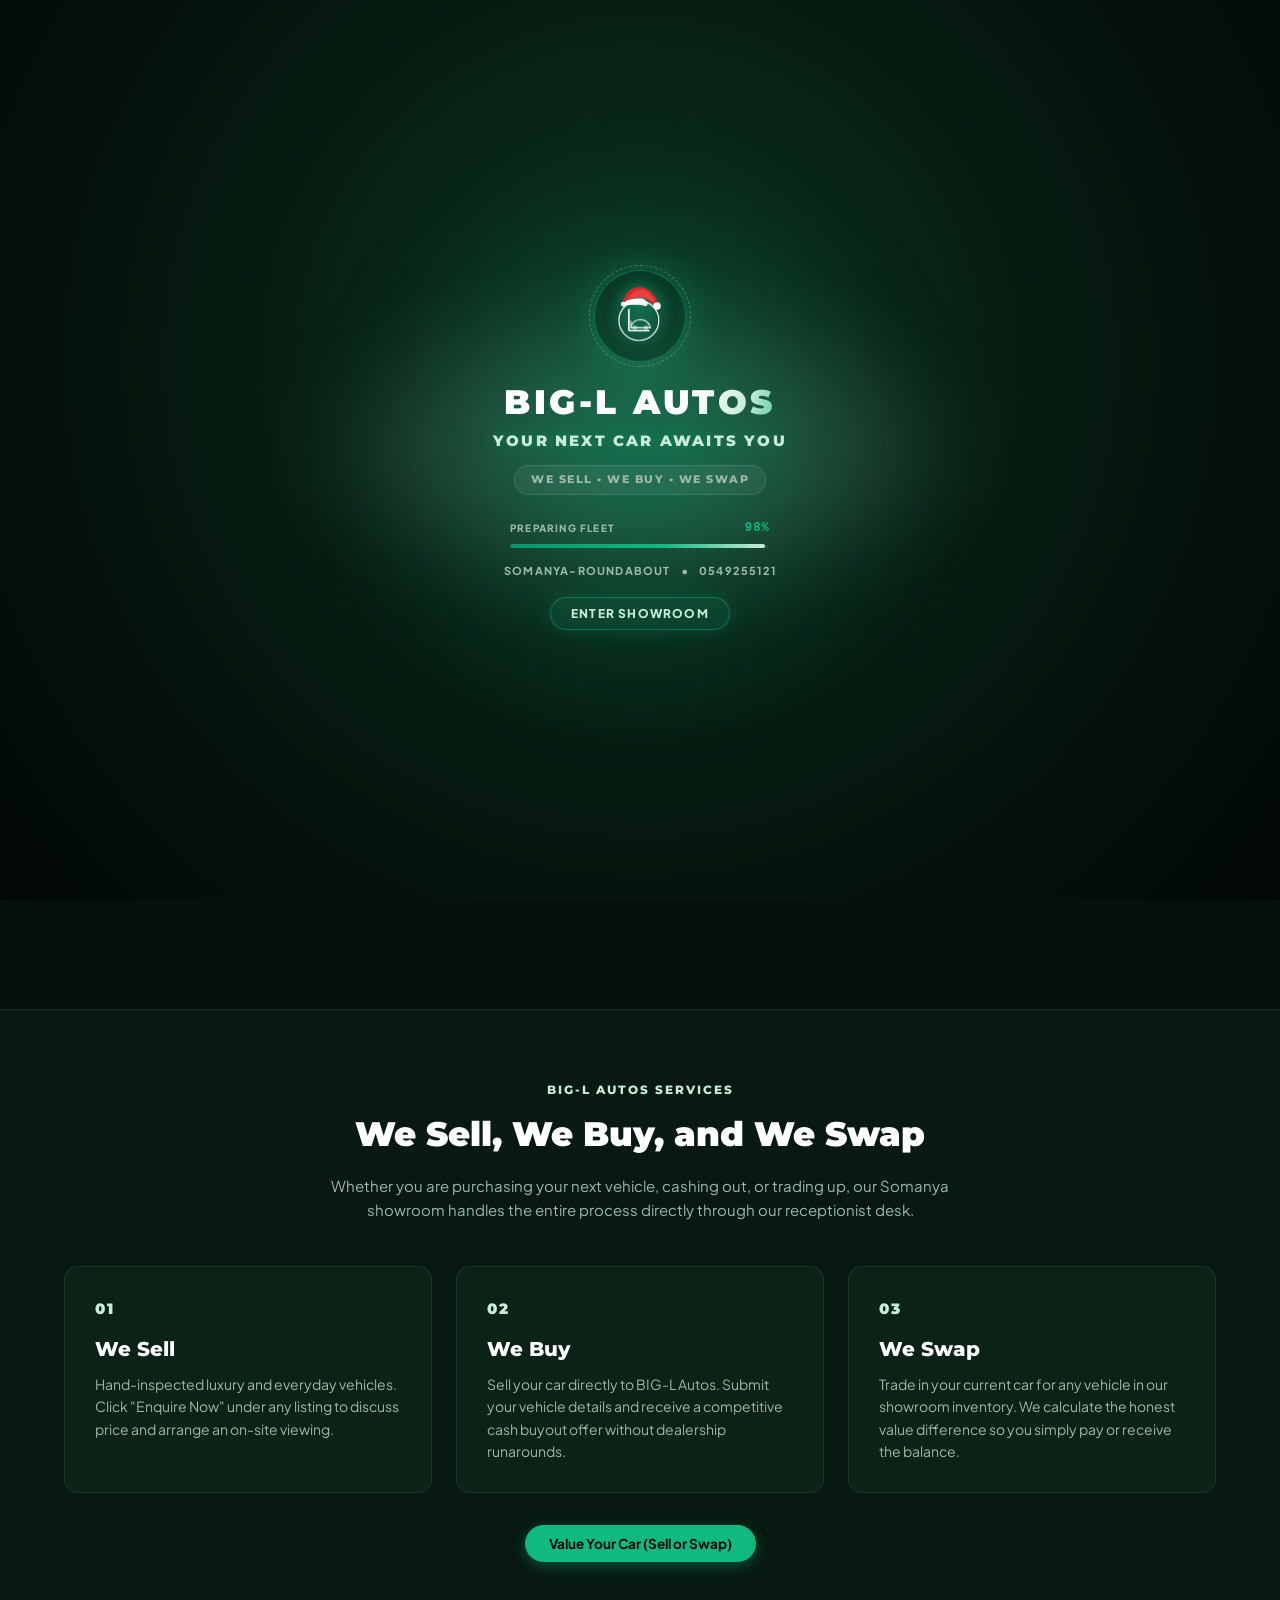
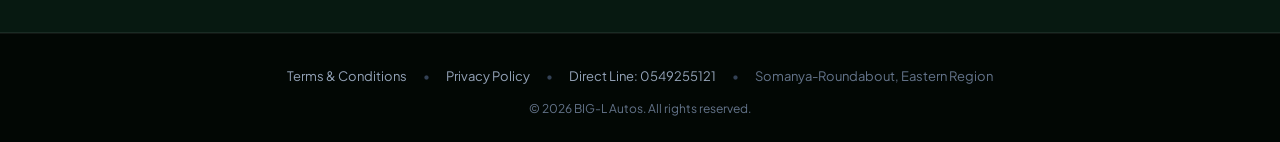
==== commit d5cd1d6b: "Add Privacy Policy & Terms and Conditions, permanently remove demo cars, and strictly maintain user-" ====
--- a/templates/index.html
+++ b/templates/index.html
@@ -9,7 +9,7 @@
   <meta name="theme-color" content="#030f08">
   <meta name="apple-mobile-web-app-capable" content="yes">
   <meta name="apple-mobile-web-app-status-bar-style" content="black-translucent">
-  <link rel="stylesheet" href="/static/css/style.css?v=6.1">
+  <link rel="stylesheet" href="/static/css/style.css?v=6.3">
   <link rel="preconnect" href="https://fonts.googleapis.com">
   <link rel="preconnect" href="https://fonts.gstatic.com" crossorigin>
   <link
@@ -47,15 +47,18 @@
       <div class="splash-emblem-wrap">
         <svg viewBox="0 -24 105 128" class="splash-emblem-svg" style="overflow: visible;">
           <!-- Big Bold Christmas Red Santa Cap (December Edition) -->
-          <path d="M 14 12 C 20 -12 34 -24 50 -24 C 68 -24 82 -12 90 6 C 94 16 88 20 82 16 C 76 10 68 0 54 -4 C 40 -8 26 4 14 12 Z" fill="#dc2626"/>
-          <path d="M 24 6 C 34 -14 48 -20 62 -18 C 74 -12 82 -2 86 10 C 80 8 72 2 60 0 C 46 -2 32 4 24 6 Z" fill="#ef4444" opacity="0.85"/>
-          <circle cx="90" cy="18" r="8.5" fill="#ffffff" filter="drop-shadow(0 2px 4px rgba(0,0,0,0.4))"/>
-          <path d="M 12 18 C 16 6 38 0 60 2 C 70 8 68 18 56 16 C 40 14 26 16 12 18 Z" fill="#ffffff"/>
-          <circle cx="16" cy="14" r="5.5" fill="#ffffff"/>
-          <circle cx="27" cy="10" r="5.5" fill="#ffffff"/>
-          <circle cx="40" cy="8" r="5.5" fill="#ffffff"/>
-          <circle cx="53" cy="9" r="5.5" fill="#ffffff"/>
-          <circle cx="64" cy="13" r="5.5" fill="#ffffff"/>
+          <path
+            d="M 14 12 C 20 -12 34 -24 50 -24 C 68 -24 82 -12 90 6 C 94 16 88 20 82 16 C 76 10 68 0 54 -4 C 40 -8 26 4 14 12 Z"
+            fill="#dc2626" />
+          <path d="M 24 6 C 34 -14 48 -20 62 -18 C 74 -12 82 -2 86 10 C 80 8 72 2 60 0 C 46 -2 32 4 24 6 Z"
+            fill="#ef4444" opacity="0.85" />
+          <circle cx="90" cy="18" r="8.5" fill="#ffffff" filter="drop-shadow(0 2px 4px rgba(0,0,0,0.4))" />
+          <path d="M 12 18 C 16 6 38 0 60 2 C 70 8 68 18 56 16 C 40 14 26 16 12 18 Z" fill="#ffffff" />
+          <circle cx="16" cy="14" r="5.5" fill="#ffffff" />
+          <circle cx="27" cy="10" r="5.5" fill="#ffffff" />
+          <circle cx="40" cy="8" r="5.5" fill="#ffffff" />
+          <circle cx="53" cy="9" r="5.5" fill="#ffffff" />
+          <circle cx="64" cy="13" r="5.5" fill="#ffffff" />
 
           <circle cx="50" cy="50" r="44" stroke="#ffffff" stroke-width="2.5" fill="none" opacity="0.95"
             class="splash-stroke splash-circle-path" />
@@ -108,15 +111,18 @@
         <div class="logo-symbol" style="width: 36px; height: 38px;">
           <svg viewBox="0 -24 105 128" width="34" height="40" style="overflow: visible;">
             <!-- Big Bold Christmas Red Santa Cap (December Edition) -->
-            <path d="M 14 12 C 20 -12 34 -24 50 -24 C 68 -24 82 -12 90 6 C 94 16 88 20 82 16 C 76 10 68 0 54 -4 C 40 -8 26 4 14 12 Z" fill="#dc2626"/>
-            <path d="M 24 6 C 34 -14 48 -20 62 -18 C 74 -12 82 -2 86 10 C 80 8 72 2 60 0 C 46 -2 32 4 24 6 Z" fill="#ef4444" opacity="0.85"/>
-            <circle cx="90" cy="18" r="8.5" fill="#ffffff" filter="drop-shadow(0 2px 4px rgba(0,0,0,0.4))"/>
-            <path d="M 12 18 C 16 6 38 0 60 2 C 70 8 68 18 56 16 C 40 14 26 16 12 18 Z" fill="#ffffff"/>
-            <circle cx="16" cy="14" r="5.5" fill="#ffffff"/>
-            <circle cx="27" cy="10" r="5.5" fill="#ffffff"/>
-            <circle cx="40" cy="8" r="5.5" fill="#ffffff"/>
-            <circle cx="53" cy="9" r="5.5" fill="#ffffff"/>
-            <circle cx="64" cy="13" r="5.5" fill="#ffffff"/>
+            <path
+              d="M 14 12 C 20 -12 34 -24 50 -24 C 68 -24 82 -12 90 6 C 94 16 88 20 82 16 C 76 10 68 0 54 -4 C 40 -8 26 4 14 12 Z"
+              fill="#dc2626" />
+            <path d="M 24 6 C 34 -14 48 -20 62 -18 C 74 -12 82 -2 86 10 C 80 8 72 2 60 0 C 46 -2 32 4 24 6 Z"
+              fill="#ef4444" opacity="0.85" />
+            <circle cx="90" cy="18" r="8.5" fill="#ffffff" filter="drop-shadow(0 2px 4px rgba(0,0,0,0.4))" />
+            <path d="M 12 18 C 16 6 38 0 60 2 C 70 8 68 18 56 16 C 40 14 26 16 12 18 Z" fill="#ffffff" />
+            <circle cx="16" cy="14" r="5.5" fill="#ffffff" />
+            <circle cx="27" cy="10" r="5.5" fill="#ffffff" />
+            <circle cx="40" cy="8" r="5.5" fill="#ffffff" />
+            <circle cx="53" cy="9" r="5.5" fill="#ffffff" />
+            <circle cx="64" cy="13" r="5.5" fill="#ffffff" />
 
             <circle cx="50" cy="50" r="44" stroke="#ffffff" stroke-width="2.5" fill="none" opacity="0.9" />
             <path d="M 28 26 L 28 72 L 72 72" stroke="#ffffff" stroke-width="3.5" stroke-linecap="round"
@@ -129,54 +135,24 @@
           </svg>
         </div>
         <div class="brand-text">
-          <h1>BIG-L AUTOS</h1>
+          <h1
+            style="font-size: 15px; font-weight: 800; letter-spacing: 0.5px; margin: 0; color: #ffffff; white-space: nowrap;">
+            <span class="brand-name-main">BIG-L</span><span class="brand-name-sub"> AUTOS</span>
+          </h1>
         </div>
       </a>
 
-      <!-- Desktop Links -->
-      <nav class="desktop-nav-links">
-        <ul class="nav-links">
-          <li><a href="#showroom" class="active">Showroom</a></li>
-          <li><a href="#services">Sell & Swap</a></li>
-          <li><a href="#contact">Contact</a></li>
-        </ul>
-      </nav>
-
-      <!-- Desktop Auth Actions -->
-      <div class="nav-actions desktop-nav-actions">
-        <div id="navAuthArea">
-          <button onclick="openAuthModal('login')" class="btn btn-secondary btn-sm">Log In</button>
-          <button onclick="openAuthModal('register')" class="btn btn-primary btn-sm">Sign Up</button>
-        </div>
-      </div>
-
-      <!-- Mobile Hamburger Toggle -->
-      <button class="mobile-nav-toggle" id="mobileNavToggle" onclick="toggleMobileNav()"
-        aria-label="Toggle navigation menu">
-        <span class="hamburger-bar"></span>
-        <span class="hamburger-bar"></span>
-        <span class="hamburger-bar"></span>
-      </button>
-    </div>
-
-    <!-- Mobile Slide-Down Drawer -->
-    <div class="mobile-nav-drawer" id="mobileNavDrawer">
-      <ul class="mobile-nav-links">
-        <li><a href="#showroom" onclick="closeMobileNav()">Showroom Fleet</a></li>
-        <li><a href="#services" onclick="closeMobileNav()">We Sell, Buy & Swap</a></li>
-        <li><a href="#contact" onclick="closeMobileNav()">Showroom Contact</a></li>
-      </ul>
-
-      <div class="mobile-nav-actions" id="mobileNavAuthArea">
-        <button onclick="closeMobileNav(); openAuthModal('login')" class="btn btn-secondary" style="width:100%;">Log
-          In</button>
-        <button onclick="closeMobileNav(); openAuthModal('register')" class="btn btn-primary" style="width:100%;">Create
-          Account</button>
-      </div>
-
-      <div class="mobile-nav-footer">
-        <span class="mobile-meta-loc">Somanya-Roundabout</span>
-        <a href="tel:0549255121" class="mobile-meta-tel">0549255121</a>
+      <!-- Compact Navigation & Action Buttons (Replaces 3-line menu with sleek buttons that fit the bar) -->
+      <div class="nav-actions top-compact-nav" id="navAuthArea"
+        style="display: flex; align-items: center; gap: 6px; flex-shrink: 0;">
+        <a href="#showroom" class="btn btn-secondary btn-sm nav-btn-compact btn-nav-showroom"
+          style="padding: 5px 9px; font-size: 11.5px; font-weight: 600; border-radius: 6px; text-decoration: none;">Showroom</a>
+        <button type="button" onclick="openAuthModal('login')"
+          class="btn btn-secondary btn-sm nav-btn-compact btn-nav-login"
+          style="padding: 5px 9px; font-size: 11.5px; font-weight: 600; border-radius: 6px;">Sign In</button>
+        <button type="button" onclick="openAuthModal('register')"
+          class="btn btn-primary btn-sm nav-btn-compact btn-nav-join"
+          style="padding: 5px 10px; font-size: 11.5px; font-weight: 700; border-radius: 6px;">Join</button>
       </div>
     </div>
   </header>
@@ -241,8 +217,10 @@
 
           <!-- Quick Action Buttons -->
           <div class="hero-cta-buttons">
-            <a href="#showroom" class="btn btn-primary" style="padding: 10px 22px; font-size: 13.5px; font-weight: 700;">Browse Showroom Fleet</a>
-            <button onclick="openSellSwapModal()" class="btn btn-outline-white" style="padding: 10px 22px; font-size: 13.5px; font-weight: 700;">Value Your Car (Sell or Swap)</button>
+            <a href="#showroom" class="btn btn-primary"
+              style="padding: 10px 22px; font-size: 13.5px; font-weight: 700;">Browse Showroom Fleet</a>
+            <button onclick="openSellSwapModal()" class="btn btn-outline-white"
+              style="padding: 10px 22px; font-size: 13.5px; font-weight: 700;">Value Your Car (Sell or Swap)</button>
           </div>
         </div>
 
@@ -431,16 +409,26 @@
       </div>
 
       <div style="text-align:center; margin-top:32px;">
-        <button onclick="openSellSwapModal()" class="btn btn-primary" style="padding: 10px 24px; font-size: 13.5px; font-weight: 700;">Value Your Car (Sell or Swap)</button>
+        <button onclick="openSellSwapModal()" class="btn btn-primary"
+          style="padding: 10px 24px; font-size: 13.5px; font-weight: 700;">Value Your Car (Sell or Swap)</button>
       </div>
     </div>
   </section>
 
   <!-- Clean, Simple Minimal Footer -->
   <footer class="site-footer" id="contact"
-    style="padding: 24px 0; background: #020704; border-top: 1px solid rgba(255, 255, 255, 0.06); text-align: center;">
+    style="padding: 32px 0 24px; background: #020704; border-top: 1px solid rgba(255, 255, 255, 0.06); text-align: center;">
     <div class="container">
-      <p style="font-size: 13px; color: #64748b; margin: 0;">&copy; 2026 BIG-L Autos. All rights reserved.</p>
+      <div style="display: flex; justify-content: center; align-items: center; gap: 16px; flex-wrap: wrap; margin-bottom: 12px; font-size: 13px;">
+        <a href="/terms" style="color: #94a3b8; text-decoration: none; transition: color 0.2s;" onmouseover="this.style.color='#00F296'" onmouseout="this.style.color='#94a3b8'">Terms &amp; Conditions</a>
+        <span style="color: #334155;">&bull;</span>
+        <a href="/privacy" style="color: #94a3b8; text-decoration: none; transition: color 0.2s;" onmouseover="this.style.color='#00F296'" onmouseout="this.style.color='#94a3b8'">Privacy Policy</a>
+        <span style="color: #334155;">&bull;</span>
+        <a href="tel:0549255121" style="color: #94a3b8; text-decoration: none; transition: color 0.2s;" onmouseover="this.style.color='#00F296'" onmouseout="this.style.color='#94a3b8'">Direct Line: 0549255121</a>
+        <span style="color: #334155;">&bull;</span>
+        <span style="color: #64748b;">Somanya-Roundabout, Eastern Region</span>
+      </div>
+      <p style="font-size: 12px; color: #64748b; margin: 0;">&copy; 2026 BIG-L Autos. All rights reserved.</p>
     </div>
   </footer>
 
@@ -449,73 +437,71 @@
   <!-- Auth Modal (Humanized Luxury Concierge with Scroll & December Santa Cap) -->
   <!-- Auth Modal (Clean, Non-busy, Real-Time Social Sign In) -->
   <div class="modal-overlay" id="authModal">
-    <div class="modal-content modal-auth-clean" style="max-width: 440px; max-height: 90vh; overflow-y: auto !important; -webkit-overflow-scrolling: touch; padding: 26px 24px; background: #030d07; border: 1px solid rgba(52, 211, 153, 0.22); border-radius: 14px; box-shadow: 0 25px 50px -12px rgba(0, 0, 0, 0.75);">
-      
+    <div class="modal-content modal-auth-clean"
+      style="max-width: 440px; max-height: 90vh; overflow-y: auto !important; -webkit-overflow-scrolling: touch; padding: 26px 24px; background: #030d07; border: 1px solid rgba(52, 211, 153, 0.22); border-radius: 14px; box-shadow: 0 25px 50px -12px rgba(0, 0, 0, 0.75);">
+
       <!-- Modal Header: Brand + Clean Title + Close Button -->
       <div style="display: flex; justify-content: space-between; align-items: center; margin-bottom: 20px;">
         <div style="display: flex; align-items: center; gap: 10px;">
           <div style="width: 34px; height: 38px; flex-shrink: 0;">
             <svg viewBox="0 -24 105 128" width="34" height="40" style="overflow: visible;">
               <!-- Santa Cap -->
-              <path d="M 14 12 C 20 -12 34 -24 50 -24 C 68 -24 82 -12 90 6 C 94 16 88 20 82 16 C 76 10 68 0 54 -4 C 40 -8 26 4 14 12 Z" fill="#dc2626"/>
-              <path d="M 24 6 C 34 -14 48 -20 62 -18 C 74 -12 82 -2 86 10 C 80 8 72 2 60 0 C 46 -2 32 4 24 6 Z" fill="#ef4444" opacity="0.85"/>
-              <circle cx="90" cy="18" r="8.5" fill="#ffffff" filter="drop-shadow(0 2px 4px rgba(0,0,0,0.4))"/>
-              <path d="M 12 18 C 16 6 38 0 60 2 C 70 8 68 18 56 16 C 40 14 26 16 12 18 Z" fill="#ffffff"/>
-              <circle cx="16" cy="14" r="5.5" fill="#ffffff"/>
-              <circle cx="27" cy="10" r="5.5" fill="#ffffff"/>
-              <circle cx="40" cy="8" r="5.5" fill="#ffffff"/>
-              <circle cx="53" cy="9" r="5.5" fill="#ffffff"/>
-              <circle cx="64" cy="13" r="5.5" fill="#ffffff"/>
+              <path
+                d="M 14 12 C 20 -12 34 -24 50 -24 C 68 -24 82 -12 90 6 C 94 16 88 20 82 16 C 76 10 68 0 54 -4 C 40 -8 26 4 14 12 Z"
+                fill="#dc2626" />
+              <path d="M 24 6 C 34 -14 48 -20 62 -18 C 74 -12 82 -2 86 10 C 80 8 72 2 60 0 C 46 -2 32 4 24 6 Z"
+                fill="#ef4444" opacity="0.85" />
+              <circle cx="90" cy="18" r="8.5" fill="#ffffff" filter="drop-shadow(0 2px 4px rgba(0,0,0,0.4))" />
+              <path d="M 12 18 C 16 6 38 0 60 2 C 70 8 68 18 56 16 C 40 14 26 16 12 18 Z" fill="#ffffff" />
+              <circle cx="16" cy="14" r="5.5" fill="#ffffff" />
+              <circle cx="27" cy="10" r="5.5" fill="#ffffff" />
+              <circle cx="40" cy="8" r="5.5" fill="#ffffff" />
+              <circle cx="53" cy="9" r="5.5" fill="#ffffff" />
+              <circle cx="64" cy="13" r="5.5" fill="#ffffff" />
 
               <circle cx="50" cy="50" r="44" stroke="#ffffff" stroke-width="2.5" fill="none" opacity="0.95" />
-              <path d="M 28 26 L 28 72 L 72 72" stroke="#ffffff" stroke-width="3.5" stroke-linecap="round" stroke-linejoin="round" fill="none" />
-              <path d="M 33 62 C 36 54 44 48 54 48 C 63 48 70 53 74 62 L 75 66 L 32 66 Z" fill="none" stroke="#ffffff" stroke-width="2.5" />
+              <path d="M 28 26 L 28 72 L 72 72" stroke="#ffffff" stroke-width="3.5" stroke-linecap="round"
+                stroke-linejoin="round" fill="none" />
+              <path d="M 33 62 C 36 54 44 48 54 48 C 63 48 70 53 74 62 L 75 66 L 32 66 Z" fill="none" stroke="#ffffff"
+                stroke-width="2.5" />
               <circle cx="41" cy="66" r="3.5" fill="none" stroke="#ffffff" stroke-width="2" />
               <circle cx="66" cy="66" r="3.5" fill="none" stroke="#ffffff" stroke-width="2" />
               <path d="M 27 52 L 32 52 L 33 62" stroke="#ffffff" stroke-width="2" fill="none" />
             </svg>
           </div>
           <div>
-            <h3 id="authModalTitle" style="font-size: 16px; font-weight: 700; color: #ffffff; margin: 0; letter-spacing: -0.2px;">Sign In</h3>
-            <p id="authModalSubtitle" style="font-size: 11.5px; color: #94a3b8; margin: 2px 0 0 0;">BIG-L AUTOS Showroom</p>
-          </div>
-        </div>
-        <button class="btn-close-modal" onclick="closeAuthModal()" aria-label="Close dialog" style="font-size: 20px; color: #94a3b8; background: rgba(255,255,255,0.05); border: 1px solid rgba(255,255,255,0.08); width: 32px; height: 32px; border-radius: 50%; cursor: pointer; display: flex; align-items: center; justify-content: center; line-height: 1; transition: all 0.15s;">&times;</button>
-      </div>
-
-      <!-- Inline Real-Time Social Sign-In Sheet (No browser prompts) -->
-      <div id="modalInlineSocial" style="display: none; background: rgba(6, 21, 11, 0.95); border: 1px solid rgba(52, 211, 153, 0.35); border-radius: 10px; padding: 14px; margin-bottom: 14px; box-shadow: 0 8px 24px rgba(0,0,0,0.5);">
-        <div style="display: flex; align-items: center; justify-content: space-between; margin-bottom: 8px;">
-          <div style="display: flex; align-items: center; gap: 8px;">
-            <span id="modalSocialIcon"></span>
-            <span id="modalSocialTitle" style="font-size: 13px; font-weight: 700; color: #ffffff;">Quick Google Login</span>
-          </div>
-          <button type="button" onclick="closeModalInlineSocial()" style="background: none; border: none; color: #94a3b8; cursor: pointer; font-size: 18px; line-height: 1; padding: 0;">&times;</button>
-        </div>
-        <p style="font-size: 11.5px; color: #94a3b8; margin: 0 0 10px 0;">Sign in in 1-click using your email:</p>
-        <div style="display: flex; gap: 8px;">
-          <input type="email" id="modalSocialEmailInput" placeholder="name@gmail.com" style="flex: 1; padding: 8px 12px; background: #020704; border: 1px solid rgba(255,255,255,0.15); border-radius: 6px; color: #ffffff; font-size: 13px;" onkeydown="if(event.key==='Enter'){event.preventDefault(); submitModalInlineSocial();}">
-          <button type="button" id="modalSocialSubmitBtn" onclick="submitModalInlineSocial()" class="btn btn-primary" style="padding: 8px 14px; font-size: 12px; font-weight: 700; white-space: nowrap;">
-            Continue
-          </button>
-        </div>
-      </div>
-
-      <!-- 1-Click Social Sign-In Buttons -->
+            <h3 id="authModalTitle"
+              style="font-size: 16px; font-weight: 700; color: #ffffff; margin: 0; letter-spacing: -0.2px;">Sign In</h3>
+            <p id="authModalSubtitle" style="font-size: 11.5px; color: #94a3b8; margin: 2px 0 0 0;">BIG-L AUTOS Showroom
+            </p>
+          </div>
+        </div>
+        <button class="btn-close-modal" onclick="closeAuthModal()" aria-label="Close dialog"
+          style="font-size: 20px; color: #94a3b8; background: rgba(255,255,255,0.05); border: 1px solid rgba(255,255,255,0.08); width: 32px; height: 32px; border-radius: 50%; cursor: pointer; display: flex; align-items: center; justify-content: center; line-height: 1; transition: all 0.15s;">&times;</button>
+      </div>
+
+      <!-- 1-Click Real-Time Social Sign-In Buttons -->
       <div style="display: grid; grid-template-columns: 1fr 1fr; gap: 8px; margin-bottom: 14px;">
-        <button type="button" onclick="startSocialLogin('google')" class="btn-social" style="display: flex; align-items: center; justify-content: center; gap: 8px; padding: 9px 12px; background: rgba(255,255,255,0.05); border: 1px solid rgba(255,255,255,0.14); border-radius: 8px; color: #ffffff; font-size: 12.5px; font-weight: 600; cursor: pointer; transition: all 0.2s;">
+        <button type="button" onclick="startSocialLogin('google')" class="btn-social"
+          style="display: flex; align-items: center; justify-content: center; gap: 8px; padding: 9px 12px; background: rgba(255,255,255,0.05); border: 1px solid rgba(255,255,255,0.14); border-radius: 8px; color: #ffffff; font-size: 12.5px; font-weight: 600; cursor: pointer; transition: all 0.2s;">
           <svg width="16" height="16" viewBox="0 0 24 24">
-            <path fill="#4285F4" d="M22.56 12.25c0-.78-.07-1.53-.2-2.25H12v4.26h5.92c-.26 1.37-1.04 2.53-2.21 3.31v2.77h3.57c2.08-1.92 3.28-4.74 3.28-8.09z"/>
-            <path fill="#34A853" d="M12 23c2.97 0 5.46-.98 7.28-2.66l-3.57-2.77c-.98.66-2.23 1.06-3.71 1.06-2.86 0-5.29-1.93-6.16-4.53H2.18v2.84C3.99 20.53 7.7 23 12 23z"/>
-            <path fill="#FBBC05" d="M5.84 14.09c-.22-.66-.35-1.36-.35-2.09s.13-1.43.35-2.09V7.06H2.18C1.43 8.55 1 10.22 1 12s.43 3.45 1.18 4.94l2.85-2.22.81-.63z"/>
-            <path fill="#EA4335" d="M12 5.38c1.62 0 3.06.56 4.21 1.64l3.15-3.15C17.45 2.09 14.97 1 12 1 7.7 1 3.99 3.47 2.18 7.06l3.66 2.84c.87-2.6 3.3-4.52 6.16-4.52z"/>
+            <path fill="#4285F4"
+              d="M22.56 12.25c0-.78-.07-1.53-.2-2.25H12v4.26h5.92c-.26 1.37-1.04 2.53-2.21 3.31v2.77h3.57c2.08-1.92 3.28-4.74 3.28-8.09z" />
+            <path fill="#34A853"
+              d="M12 23c2.97 0 5.46-.98 7.28-2.66l-3.57-2.77c-.98.66-2.23 1.06-3.71 1.06-2.86 0-5.29-1.93-6.16-4.53H2.18v2.84C3.99 20.53 7.7 23 12 23z" />
+            <path fill="#FBBC05"
+              d="M5.84 14.09c-.22-.66-.35-1.36-.35-2.09s.13-1.43.35-2.09V7.06H2.18C1.43 8.55 1 10.22 1 12s.43 3.45 1.18 4.94l2.85-2.22.81-.63z" />
+            <path fill="#EA4335"
+              d="M12 5.38c1.62 0 3.06.56 4.21 1.64l3.15-3.15C17.45 2.09 14.97 1 12 1 7.7 1 3.99 3.47 2.18 7.06l3.66 2.84c.87-2.6 3.3-4.52 6.16-4.52z" />
           </svg>
           Google
         </button>
 
-        <button type="button" onclick="startSocialLogin('apple')" class="btn-social" style="display: flex; align-items: center; justify-content: center; gap: 8px; padding: 9px 12px; background: rgba(255,255,255,0.05); border: 1px solid rgba(255,255,255,0.14); border-radius: 8px; color: #ffffff; font-size: 12.5px; font-weight: 600; cursor: pointer; transition: all 0.2s;">
+        <button type="button" onclick="startSocialLogin('apple')" class="btn-social"
+          style="display: flex; align-items: center; justify-content: center; gap: 8px; padding: 9px 12px; background: rgba(255,255,255,0.05); border: 1px solid rgba(255,255,255,0.14); border-radius: 8px; color: #ffffff; font-size: 12.5px; font-weight: 600; cursor: pointer; transition: all 0.2s;">
           <svg width="16" height="16" viewBox="0 0 170 170" fill="#ffffff">
-            <path d="M150.37 130.25c-2.45 5.66-5.35 10.87-8.71 15.66-4.58 6.53-8.33 11.05-11.22 13.56-4.48 4.12-9.28 6.23-14.42 6.35-3.69 0-8.14-1.05-13.32-3.18-5.19-2.12-9.97-3.17-14.34-3.17-4.58 0-9.49 1.05-14.75 3.17-5.26 2.13-9.5 3.24-12.74 3.35-4.35.13-9.16-1.9-14.42-6.08-3.69-3.04-7.67-7.81-11.96-14.31-7.2-10.84-12.87-23.77-17-38.79-4.13-15.02-6.2-28.79-6.2-41.3 0-14.64 3.49-26.68 10.46-36.12 6.98-9.44 15.69-14.28 26.13-14.52 4.9 0 10.37 1.34 16.42 4.02 6.05 2.68 10.22 4.08 12.51 4.2 2.07-.12 6.25-1.52 12.54-4.2 6.29-2.68 11.53-3.9 15.72-3.66 11.83.6 21.6 4.96 29.31 13.08-10.46 6.31-15.57 15.2-15.33 26.66.24 8.92 3.69 16.29 10.34 22.12 6.66 5.83 14.59 9.17 23.79 10.02-2.18 6.75-4.8 13.3-7.85 19.64zM119.22 33.15c0-7.39 2.67-14.16 8.01-20.31 5.34-6.15 11.83-9.97 19.47-11.46.24 1.08.36 2.05.36 2.9 0 7.39-2.79 14.28-8.37 20.67-5.58 6.39-12.28 10.15-20.1 11.28-.48-.96-.72-2.18-.72-3.67z"/>
+            <path
+              d="M150.37 130.25c-2.45 5.66-5.35 10.87-8.71 15.66-4.58 6.53-8.33 11.05-11.22 13.56-4.48 4.12-9.28 6.23-14.42 6.35-3.69 0-8.14-1.05-13.32-3.18-5.19-2.12-9.97-3.17-14.34-3.17-4.58 0-9.49 1.05-14.75 3.17-5.26 2.13-9.5 3.24-12.74 3.35-4.35.13-9.16-1.9-14.42-6.08-3.69-3.04-7.67-7.81-11.96-14.31-7.2-10.84-12.87-23.77-17-38.79-4.13-15.02-6.2-28.79-6.2-41.3 0-14.64 3.49-26.68 10.46-36.12 6.98-9.44 15.69-14.28 26.13-14.52 4.9 0 10.37 1.34 16.42 4.02 6.05 2.68 10.22 4.08 12.51 4.2 2.07-.12 6.25-1.52 12.54-4.2 6.29-2.68 11.53-3.9 15.72-3.66 11.83.6 21.6 4.96 29.31 13.08-10.46 6.31-15.57 15.2-15.33 26.66.24 8.92 3.69 16.29 10.34 22.12 6.66 5.83 14.59 9.17 23.79 10.02-2.18 6.75-4.8 13.3-7.85 19.64zM119.22 33.15c0-7.39 2.67-14.16 8.01-20.31 5.34-6.15 11.83-9.97 19.47-11.46.24 1.08.36 2.05.36 2.9 0 7.39-2.79 14.28-8.37 20.67-5.58 6.39-12.28 10.15-20.1 11.28-.48-.96-.72-2.18-.72-3.67z" />
           </svg>
           Apple
         </button>
@@ -523,16 +509,21 @@
 
       <div style="display: flex; align-items: center; margin-bottom: 14px;">
         <div style="flex: 1; height: 1px; background: rgba(255,255,255,0.08);"></div>
-        <span style="padding: 0 10px; font-size: 11px; color: #64748b; text-transform: uppercase; letter-spacing: 0.5px;">or with email</span>
+        <span
+          style="padding: 0 10px; font-size: 11px; color: #64748b; text-transform: uppercase; letter-spacing: 0.5px;">or
+          with email</span>
         <div style="flex: 1; height: 1px; background: rgba(255,255,255,0.08);"></div>
       </div>
 
       <!-- Segmented Tab Switcher -->
-      <div class="advanced-tab-switcher" style="display: grid; grid-template-columns: 1fr 1fr; gap: 4px; background: #020704; padding: 4px; border-radius: 8px; margin-bottom: 16px; border: 1px solid rgba(255,255,255,0.08);">
-        <button type="button" class="adv-tab-btn active" id="tabLoginBtn" onclick="switchAuthTab('login')" style="padding: 8px; font-size: 12.5px; font-weight: 600; border-radius: 6px; border: none; cursor: pointer;">
+      <div class="advanced-tab-switcher"
+        style="display: grid; grid-template-columns: 1fr 1fr; gap: 4px; background: #020704; padding: 4px; border-radius: 8px; margin-bottom: 16px; border: 1px solid rgba(255,255,255,0.08);">
+        <button type="button" class="adv-tab-btn active" id="tabLoginBtn" onclick="switchAuthTab('login')"
+          style="padding: 8px; font-size: 12.5px; font-weight: 600; border-radius: 6px; border: none; cursor: pointer;">
           Sign In
         </button>
-        <button type="button" class="adv-tab-btn" id="tabRegisterBtn" onclick="switchAuthTab('register')" style="padding: 8px; font-size: 12.5px; font-weight: 600; border-radius: 6px; border: none; cursor: pointer;">
+        <button type="button" class="adv-tab-btn" id="tabRegisterBtn" onclick="switchAuthTab('register')"
+          style="padding: 8px; font-size: 12.5px; font-weight: 600; border-radius: 6px; border: none; cursor: pointer;">
           Create Account
         </button>
       </div>
@@ -540,55 +531,90 @@
       <!-- Registration Form -->
       <form id="registerForm" onsubmit="handleRegister(event)" class="adv-form">
         <div class="adv-form-group" style="margin-bottom: 12px;">
-          <label class="adv-label" for="regName" style="font-size: 11px; letter-spacing: 0.8px; font-weight: 700; color: var(--gray-300); display: block; margin-bottom: 5px;">FULL NAME</label>
-          <input type="text" id="regName" class="adv-input" placeholder="e.g. David Mensah" required autocomplete="name" style="width: 100%; padding: 9px 12px; background: #020704; border: 1px solid rgba(255,255,255,0.12); border-radius: 6px; color: #ffffff; font-size: 13px;">
+          <label class="adv-label" for="regName"
+            style="font-size: 11px; letter-spacing: 0.8px; font-weight: 700; color: var(--gray-300); display: block; margin-bottom: 5px;">FULL
+            NAME</label>
+          <input type="text" id="regName" class="adv-input" placeholder="e.g. David Mensah" required autocomplete="name"
+            style="width: 100%; padding: 9px 12px; background: #020704; border: 1px solid rgba(255,255,255,0.12); border-radius: 6px; color: #ffffff; font-size: 13px;">
         </div>
 
         <div class="adv-form-group" style="margin-bottom: 12px;">
-          <label class="adv-label" for="regEmail" style="font-size: 11px; letter-spacing: 0.8px; font-weight: 700; color: var(--gray-300); display: block; margin-bottom: 5px;">EMAIL ADDRESS</label>
-          <input type="email" id="regEmail" class="adv-input" placeholder="david@example.com" required autocomplete="email" style="width: 100%; padding: 9px 12px; background: #020704; border: 1px solid rgba(255,255,255,0.12); border-radius: 6px; color: #ffffff; font-size: 13px;">
+          <label class="adv-label" for="regEmail"
+            style="font-size: 11px; letter-spacing: 0.8px; font-weight: 700; color: var(--gray-300); display: block; margin-bottom: 5px;">EMAIL
+            ADDRESS</label>
+          <input type="email" id="regEmail" class="adv-input" placeholder="david@example.com" required
+            autocomplete="email"
+            style="width: 100%; padding: 9px 12px; background: #020704; border: 1px solid rgba(255,255,255,0.12); border-radius: 6px; color: #ffffff; font-size: 13px;">
         </div>
 
         <div class="adv-form-group" style="margin-bottom: 12px;">
-          <label class="adv-label" for="regPhone" style="font-size: 11px; letter-spacing: 0.8px; font-weight: 700; color: var(--gray-300); display: block; margin-bottom: 5px;">PHONE NUMBER <span style="font-size: 10px; color: var(--gray-500); font-weight: 400;">(WhatsApp)</span></label>
-          <input type="tel" id="regPhone" class="adv-input" placeholder="e.g. 0549255121" autocomplete="tel" style="width: 100%; padding: 9px 12px; background: #020704; border: 1px solid rgba(255,255,255,0.12); border-radius: 6px; color: #ffffff; font-size: 13px;">
+          <label class="adv-label" for="regPhone"
+            style="font-size: 11px; letter-spacing: 0.8px; font-weight: 700; color: var(--gray-300); display: block; margin-bottom: 5px;">PHONE
+            NUMBER <span style="font-size: 10px; color: var(--gray-500); font-weight: 400;">(WhatsApp)</span></label>
+          <input type="tel" id="regPhone" class="adv-input" placeholder="e.g. 0549255121" autocomplete="tel"
+            style="width: 100%; padding: 9px 12px; background: #020704; border: 1px solid rgba(255,255,255,0.12); border-radius: 6px; color: #ffffff; font-size: 13px;">
         </div>
 
         <div class="adv-form-group" style="margin-bottom: 18px;">
-          <label class="adv-label" for="regPassword" style="font-size: 11px; letter-spacing: 0.8px; font-weight: 700; color: var(--gray-300); display: block; margin-bottom: 5px;">PASSWORD</label>
+          <label class="adv-label" for="regPassword"
+            style="font-size: 11px; letter-spacing: 0.8px; font-weight: 700; color: var(--gray-300); display: block; margin-bottom: 5px;">PASSWORD</label>
           <div class="input-wrap has-toggle" style="position: relative;">
-            <input type="password" id="regPassword" class="adv-input" placeholder="Create a password" required minlength="4" autocomplete="new-password" style="width: 100%; padding: 9px 12px; padding-right: 50px; background: #020704; border: 1px solid rgba(255,255,255,0.12); border-radius: 6px; color: #ffffff; font-size: 13px;">
-            <button type="button" class="pw-toggle-btn" onclick="togglePasswordVisibility('regPassword', this)" style="position: absolute; right: 8px; top: 50%; transform: translateY(-50%); background: none; border: none; color: var(--mint); font-size: 11px; cursor: pointer; padding: 4px;">Show</button>
-          </div>
-        </div>
-
-        <button type="submit" class="btn btn-primary" style="width: 100%; padding: 10px 18px; font-size: 13px; font-weight: 700; letter-spacing: 0.5px; border-radius: 6px;">
+            <input type="password" id="regPassword" class="adv-input" placeholder="Create a password" required
+              minlength="4" autocomplete="new-password"
+              style="width: 100%; padding: 9px 12px; padding-right: 50px; background: #020704; border: 1px solid rgba(255,255,255,0.12); border-radius: 6px; color: #ffffff; font-size: 13px;">
+            <button type="button" class="pw-toggle-btn" onclick="togglePasswordVisibility('regPassword', this)"
+              style="position: absolute; right: 8px; top: 50%; transform: translateY(-50%); background: none; border: none; color: var(--mint); font-size: 11px; cursor: pointer; padding: 4px;">Show</button>
+          </div>
+        </div>
+
+        <button type="submit" class="btn btn-primary"
+          style="width: 100%; padding: 10px 18px; font-size: 13px; font-weight: 700; letter-spacing: 0.5px; border-radius: 6px;">
           Create Account
         </button>
+        <div style="margin-top: 10px; text-align: center; font-size: 11px; color: var(--gray-500); line-height: 1.4;">
+          By registering, you agree to our <a href="/terms" target="_blank" style="color: var(--mint); text-decoration: underline;">Terms &amp; Conditions</a> and <a href="/privacy" target="_blank" style="color: var(--mint); text-decoration: underline;">Privacy Policy</a>.
+        </div>
       </form>
 
       <!-- Login Form -->
       <form id="loginForm" onsubmit="handleLogin(event)" class="adv-form" style="display: none;">
         <div class="adv-form-group" style="margin-bottom: 12px;">
-          <label class="adv-label" for="loginEmail" style="font-size: 11px; letter-spacing: 0.8px; font-weight: 700; color: var(--gray-300); display: block; margin-bottom: 5px;">EMAIL ADDRESS</label>
-          <input type="email" id="loginEmail" class="adv-input" placeholder="you@example.com" required autocomplete="email" style="width: 100%; padding: 9px 12px; background: #020704; border: 1px solid rgba(255,255,255,0.12); border-radius: 6px; color: #ffffff; font-size: 13px;">
+          <label class="adv-label" for="loginEmail"
+            style="font-size: 11px; letter-spacing: 0.8px; font-weight: 700; color: var(--gray-300); display: block; margin-bottom: 5px;">EMAIL
+            ADDRESS</label>
+          <input type="email" id="loginEmail" class="adv-input" placeholder="you@example.com" required
+            autocomplete="email"
+            style="width: 100%; padding: 9px 12px; background: #020704; border: 1px solid rgba(255,255,255,0.12); border-radius: 6px; color: #ffffff; font-size: 13px;">
         </div>
 
         <div class="adv-form-group" style="margin-bottom: 18px;">
-          <label class="adv-label" for="loginPassword" style="font-size: 11px; letter-spacing: 0.8px; font-weight: 700; color: var(--gray-300); display: block; margin-bottom: 5px;">PASSWORD</label>
+          <label class="adv-label" for="loginPassword"
+            style="font-size: 11px; letter-spacing: 0.8px; font-weight: 700; color: var(--gray-300); display: block; margin-bottom: 5px;">PASSWORD</label>
           <div class="input-wrap has-toggle" style="position: relative;">
-            <input type="password" id="loginPassword" class="adv-input" placeholder="Enter your password" required autocomplete="current-password" style="width: 100%; padding: 9px 12px; padding-right: 50px; background: #020704; border: 1px solid rgba(255,255,255,0.12); border-radius: 6px; color: #ffffff; font-size: 13px;">
-            <button type="button" class="pw-toggle-btn" onclick="togglePasswordVisibility('loginPassword', this)" style="position: absolute; right: 8px; top: 50%; transform: translateY(-50%); background: none; border: none; color: var(--mint); font-size: 11px; cursor: pointer; padding: 4px;">Show</button>
-          </div>
-        </div>
-
-        <button type="submit" class="btn btn-primary" style="width: 100%; padding: 10px 18px; font-size: 13px; font-weight: 700; letter-spacing: 0.5px; border-radius: 6px;">
+            <input type="password" id="loginPassword" class="adv-input" placeholder="Enter your password" required
+              autocomplete="current-password"
+              style="width: 100%; padding: 9px 12px; padding-right: 50px; background: #020704; border: 1px solid rgba(255,255,255,0.12); border-radius: 6px; color: #ffffff; font-size: 13px;">
+            <button type="button" class="pw-toggle-btn" onclick="togglePasswordVisibility('loginPassword', this)"
+              style="position: absolute; right: 8px; top: 50%; transform: translateY(-50%); background: none; border: none; color: var(--mint); font-size: 11px; cursor: pointer; padding: 4px;">Show</button>
+          </div>
+        </div>
+
+        <button type="submit" class="btn btn-primary"
+          style="width: 100%; padding: 10px 18px; font-size: 13px; font-weight: 700; letter-spacing: 0.5px; border-radius: 6px;">
           Sign In
         </button>
+        <div style="margin-top: 10px; text-align: center; font-size: 11px; color: var(--gray-500); line-height: 1.4;">
+          By signing in, you agree to our <a href="/terms" target="_blank" style="color: var(--mint); text-decoration: underline;">Terms &amp; Conditions</a> and <a href="/privacy" target="_blank" style="color: var(--mint); text-decoration: underline;">Privacy Policy</a>.
+        </div>
       </form>
 
-      <div style="margin-top: 16px; padding-top: 12px; border-top: 1px solid rgba(255,255,255,0.06); text-align: center;">
-        <span style="font-size: 11.5px; color: var(--gray-500);">Somanya-Roundabout • Direct Line: 0549255121</span>
+      <div
+        style="margin-top: 16px; padding-top: 12px; border-top: 1px solid rgba(255,255,255,0.06); text-align: center; font-size: 11.5px; color: var(--gray-500);">
+        <div style="margin-bottom: 6px;">
+          <a href="/terms" style="color: var(--gray-400); text-decoration: none;">Terms &amp; Conditions</a> &bull;
+          <a href="/privacy" style="color: var(--gray-400); text-decoration: none;">Privacy Policy</a>
+        </div>
+        <span>Somanya-Roundabout • Direct Line: 0549255121</span>
       </div>
     </div>
   </div>
@@ -649,21 +675,29 @@
           <span id="modalNegotiableText" style="font-size:13px; color:var(--gray-400);">Price Negotiable</span>
         </div>
 
-        <h4 style="font-size:14px; font-weight:700; margin-bottom:8px; color:var(--white);">Technical Specifications</h4>
+        <h4 style="font-size:14px; font-weight:700; margin-bottom:8px; color:var(--white);">Technical Specifications
+        </h4>
         <div class="car-specs modal-car-specs" style="margin-bottom:18px;">
-          <div class="spec-item"><span class="spec-label">Year</span><span id="modalCarYear" class="spec-val"></span></div>
-          <div class="spec-item"><span class="spec-label">Mileage</span><span id="modalCarMileage" class="spec-val"></span></div>
-          <div class="spec-item"><span class="spec-label">Transmission</span><span id="modalCarTransmission" class="spec-val"></span></div>
-          <div class="spec-item"><span class="spec-label">Fuel</span><span id="modalCarFuel" class="spec-val"></span></div>
-          <div class="spec-item"><span class="spec-label">Body Style</span><span id="modalCarBody" class="spec-val"></span></div>
-          <div class="spec-item"><span class="spec-label">Color</span><span id="modalCarColor" class="spec-val"></span></div>
+          <div class="spec-item"><span class="spec-label">Year</span><span id="modalCarYear" class="spec-val"></span>
+          </div>
+          <div class="spec-item"><span class="spec-label">Mileage</span><span id="modalCarMileage"
+              class="spec-val"></span></div>
+          <div class="spec-item"><span class="spec-label">Transmission</span><span id="modalCarTransmission"
+              class="spec-val"></span></div>
+          <div class="spec-item"><span class="spec-label">Fuel</span><span id="modalCarFuel" class="spec-val"></span>
+          </div>
+          <div class="spec-item"><span class="spec-label">Body Style</span><span id="modalCarBody"
+              class="spec-val"></span></div>
+          <div class="spec-item"><span class="spec-label">Color</span><span id="modalCarColor" class="spec-val"></span>
+          </div>
         </div>
 
         <h4 style="font-size:14px; font-weight:700; margin-bottom:6px; color:var(--white);">Highlights and Features</h4>
         <div id="modalCarFeatures" style="display:flex; flex-wrap:wrap; gap:8px; margin-bottom:18px;"></div>
 
         <h4 style="font-size:14px; font-weight:700; margin-bottom:6px; color:var(--white);">Vehicle Description</h4>
-        <p id="modalCarDescription" style="font-size:14px; color:var(--gray-300); line-height:1.6; margin-bottom:20px;"></p>
+        <p id="modalCarDescription" style="font-size:14px; color:var(--gray-300); line-height:1.6; margin-bottom:20px;">
+        </p>
 
         <div style="margin-top:16px;">
           <button id="modalTextReceptionistBtn" class="btn btn-primary"
@@ -677,19 +711,26 @@
 
   <!-- Sell or Swap Request Modal -->
   <div class="modal-overlay" id="sellSwapModal">
-    <div class="modal-content" style="max-width: 500px; padding: 26px 24px; background: #030d07; border: 1px solid rgba(52,211,153,0.22); border-radius: 12px;">
-      <div class="modal-header" style="margin-bottom: 16px; padding-bottom: 12px; border-bottom: 1px solid rgba(255,255,255,0.08);">
+    <div class="modal-content"
+      style="max-width: 500px; padding: 26px 24px; background: #030d07; border: 1px solid rgba(52,211,153,0.22); border-radius: 12px;">
+      <div class="modal-header"
+        style="margin-bottom: 16px; padding-bottom: 12px; border-bottom: 1px solid rgba(255,255,255,0.08);">
         <div class="modal-title">
           <h3 style="font-size: 17px; font-weight: 700; color: #ffffff; margin: 0 0 3px 0;">Value Your Vehicle</h3>
-          <p style="font-size: 12px; color: var(--gray-400); margin: 0;">Trade-in or direct sale • Somanya-Roundabout showroom</p>
-        </div>
-        <button class="btn-close-modal" onclick="closeModal('sellSwapModal')" style="font-size: 22px; color: var(--gray-400); background: none; border: none; cursor: pointer;">&times;</button>
+          <p style="font-size: 12px; color: var(--gray-400); margin: 0;">Trade-in or direct sale • Somanya-Roundabout
+            showroom</p>
+        </div>
+        <button class="btn-close-modal" onclick="closeModal('sellSwapModal')"
+          style="font-size: 22px; color: var(--gray-400); background: none; border: none; cursor: pointer;">&times;</button>
       </div>
       <div class="modal-body" style="padding: 0;">
         <form onsubmit="handleGeneralSwapSubmit(event)">
           <div class="form-group" style="margin-bottom: 12px;">
-            <label class="form-label" style="font-size: 11px; letter-spacing: 0.8px; font-weight: 700; color: var(--gray-300); display: block; margin-bottom: 4px;">REQUEST TYPE</label>
-            <select id="genSwapType" class="form-select" style="width: 100%; padding: 8px 12px; background: #020704; border: 1px solid rgba(255,255,255,0.12); border-radius: 6px; color: #ffffff; font-size: 13px;">
+            <label class="form-label"
+              style="font-size: 11px; letter-spacing: 0.8px; font-weight: 700; color: var(--gray-300); display: block; margin-bottom: 4px;">REQUEST
+              TYPE</label>
+            <select id="genSwapType" class="form-select"
+              style="width: 100%; padding: 8px 12px; background: #020704; border: 1px solid rgba(255,255,255,0.12); border-radius: 6px; color: #ffffff; font-size: 13px;">
               <option value="sell">Sell vehicle for direct payout</option>
               <option value="swap">Exchange for showroom inventory</option>
             </select>
@@ -697,40 +738,58 @@
 
           <div class="form-row" style="display: grid; grid-template-columns: 1fr 1fr; gap: 10px; margin-bottom: 12px;">
             <div class="form-group" style="margin: 0;">
-              <label class="form-label" style="font-size: 11px; letter-spacing: 0.8px; font-weight: 700; color: var(--gray-300); display: block; margin-bottom: 4px;">MAKE</label>
-              <input type="text" id="genSwapMake" class="form-input" placeholder="e.g. Toyota" required style="width: 100%; padding: 8px 12px; background: #020704; border: 1px solid rgba(255,255,255,0.12); border-radius: 6px; color: #ffffff; font-size: 13px;">
+              <label class="form-label"
+                style="font-size: 11px; letter-spacing: 0.8px; font-weight: 700; color: var(--gray-300); display: block; margin-bottom: 4px;">MAKE</label>
+              <input type="text" id="genSwapMake" class="form-input" placeholder="e.g. Toyota" required
+                style="width: 100%; padding: 8px 12px; background: #020704; border: 1px solid rgba(255,255,255,0.12); border-radius: 6px; color: #ffffff; font-size: 13px;">
             </div>
             <div class="form-group" style="margin: 0;">
-              <label class="form-label" style="font-size: 11px; letter-spacing: 0.8px; font-weight: 700; color: var(--gray-300); display: block; margin-bottom: 4px;">MODEL</label>
-              <input type="text" id="genSwapModel" class="form-input" placeholder="e.g. Camry" required style="width: 100%; padding: 8px 12px; background: #020704; border: 1px solid rgba(255,255,255,0.12); border-radius: 6px; color: #ffffff; font-size: 13px;">
+              <label class="form-label"
+                style="font-size: 11px; letter-spacing: 0.8px; font-weight: 700; color: var(--gray-300); display: block; margin-bottom: 4px;">MODEL</label>
+              <input type="text" id="genSwapModel" class="form-input" placeholder="e.g. Camry" required
+                style="width: 100%; padding: 8px 12px; background: #020704; border: 1px solid rgba(255,255,255,0.12); border-radius: 6px; color: #ffffff; font-size: 13px;">
             </div>
           </div>
 
           <div class="form-row" style="display: grid; grid-template-columns: 1fr 1fr; gap: 10px; margin-bottom: 12px;">
             <div class="form-group" style="margin: 0;">
-              <label class="form-label" style="font-size: 11px; letter-spacing: 0.8px; font-weight: 700; color: var(--gray-300); display: block; margin-bottom: 4px;">YEAR</label>
-              <input type="number" id="genSwapYear" class="form-input" placeholder="2020" required style="width: 100%; padding: 8px 12px; background: #020704; border: 1px solid rgba(255,255,255,0.12); border-radius: 6px; color: #ffffff; font-size: 13px;">
+              <label class="form-label"
+                style="font-size: 11px; letter-spacing: 0.8px; font-weight: 700; color: var(--gray-300); display: block; margin-bottom: 4px;">YEAR</label>
+              <input type="number" id="genSwapYear" class="form-input" placeholder="2020" required
+                style="width: 100%; padding: 8px 12px; background: #020704; border: 1px solid rgba(255,255,255,0.12); border-radius: 6px; color: #ffffff; font-size: 13px;">
             </div>
             <div class="form-group" style="margin: 0;">
-              <label class="form-label" style="font-size: 11px; letter-spacing: 0.8px; font-weight: 700; color: var(--gray-300); display: block; margin-bottom: 4px;">MILEAGE (KM)</label>
-              <input type="number" id="genSwapMileage" class="form-input" placeholder="45000" style="width: 100%; padding: 8px 12px; background: #020704; border: 1px solid rgba(255,255,255,0.12); border-radius: 6px; color: #ffffff; font-size: 13px;">
+              <label class="form-label"
+                style="font-size: 11px; letter-spacing: 0.8px; font-weight: 700; color: var(--gray-300); display: block; margin-bottom: 4px;">MILEAGE
+                (KM)</label>
+              <input type="number" id="genSwapMileage" class="form-input" placeholder="45000"
+                style="width: 100%; padding: 8px 12px; background: #020704; border: 1px solid rgba(255,255,255,0.12); border-radius: 6px; color: #ffffff; font-size: 13px;">
             </div>
           </div>
 
           <div class="form-group" style="margin-bottom: 12px;">
-            <label class="form-label" style="font-size: 11px; letter-spacing: 0.8px; font-weight: 700; color: var(--gray-300); display: block; margin-bottom: 4px;">EXPECTED VALUATION (GH₵)</label>
-            <input type="number" id="genSwapPrice" class="form-input" placeholder="e.g. 280000" style="width: 100%; padding: 8px 12px; background: #020704; border: 1px solid rgba(255,255,255,0.12); border-radius: 6px; color: #ffffff; font-size: 13px;">
+            <label class="form-label"
+              style="font-size: 11px; letter-spacing: 0.8px; font-weight: 700; color: var(--gray-300); display: block; margin-bottom: 4px;">EXPECTED
+              VALUATION (GH₵)</label>
+            <input type="number" id="genSwapPrice" class="form-input" placeholder="e.g. 280000"
+              style="width: 100%; padding: 8px 12px; background: #020704; border: 1px solid rgba(255,255,255,0.12); border-radius: 6px; color: #ffffff; font-size: 13px;">
           </div>
 
           <div class="form-group" style="margin-bottom: 16px;">
-            <label class="form-label" style="font-size: 11px; letter-spacing: 0.8px; font-weight: 700; color: var(--gray-300); display: block; margin-bottom: 4px;">CONDITION NOTES</label>
+            <label class="form-label"
+              style="font-size: 11px; letter-spacing: 0.8px; font-weight: 700; color: var(--gray-300); display: block; margin-bottom: 4px;">CONDITION
+              NOTES</label>
             <textarea id="genSwapNotes" class="form-textarea" rows="2"
-              placeholder="Exterior condition, mechanical history, key details..." style="width: 100%; padding: 8px 12px; background: #020704; border: 1px solid rgba(255,255,255,0.12); border-radius: 6px; color: #ffffff; font-size: 13px; font-family: inherit; resize: vertical;"></textarea>
+              placeholder="Exterior condition, mechanical history, key details..."
+              style="width: 100%; padding: 8px 12px; background: #020704; border: 1px solid rgba(255,255,255,0.12); border-radius: 6px; color: #ffffff; font-size: 13px; font-family: inherit; resize: vertical;"></textarea>
           </div>
 
           <div style="display: flex; justify-content: flex-end; gap: 10px;">
-            <button type="button" class="btn btn-secondary" onclick="closeModal('sellSwapModal')" style="padding: 9px 18px; font-size: 13px; font-weight: 600; border-radius: 6px; background: rgba(255,255,255,0.06); color: #e2e8f0; border: 1px solid rgba(255,255,255,0.1); cursor: pointer;">Cancel</button>
-            <button type="submit" class="btn btn-primary" style="padding: 9px 22px; font-size: 13px; font-weight: 700; border-radius: 6px; cursor: pointer;">Submit Valuation</button>
+            <button type="button" class="btn btn-secondary" onclick="closeModal('sellSwapModal')"
+              style="padding: 9px 18px; font-size: 13px; font-weight: 600; border-radius: 6px; background: rgba(255,255,255,0.06); color: #e2e8f0; border: 1px solid rgba(255,255,255,0.1); cursor: pointer;">Cancel</button>
+            <button type="submit" class="btn btn-primary"
+              style="padding: 9px 22px; font-size: 13px; font-weight: 700; border-radius: 6px; cursor: pointer;">Submit
+              Valuation</button>
           </div>
         </form>
       </div>
@@ -739,7 +798,7 @@
 
   <script src="/static/js/three.min.js"></script>
   <script src="/static/js/car3d.js"></script>
-  <script src="/static/js/app.js?v=6.1"></script>
+  <script src="/static/js/app.js?v=6.4"></script>
   <script>
     function openSellSwapModal() {
       if (!currentUser) {
--- a/static/css/style.css
+++ b/static/css/style.css
@@ -4381,5 +4381,106 @@
   color: #041009;
 }
 
-
-
+/* ============================================================================
+   Compact Navbar Navigation (Zero Overlap & No 3-Line Hamburger Menu)
+   ============================================================================ */
+.top-compact-nav {
+  display: flex !important;
+  align-items: center !important;
+  gap: 6px !important;
+  margin-left: auto;
+  flex-shrink: 0;
+}
+
+.nav-btn-compact {
+  display: inline-flex !important;
+  align-items: center !important;
+  justify-content: center !important;
+  padding: 6px 11px !important;
+  border-radius: 6px !important;
+  font-size: 12px !important;
+  font-weight: 700 !important;
+  text-decoration: none !important;
+  cursor: pointer !important;
+  white-space: nowrap !important;
+  flex-shrink: 0 !important;
+  transition: all 0.2s ease !important;
+  line-height: 1.2 !important;
+}
+
+.btn-nav-showroom {
+  background: rgba(255, 255, 255, 0.06) !important;
+  color: #e2e8f0 !important;
+  border: 1px solid rgba(255, 255, 255, 0.12) !important;
+}
+.btn-nav-showroom:hover {
+  background: rgba(255, 255, 255, 0.14) !important;
+  color: #ffffff !important;
+}
+
+.btn-nav-dashboard {
+  background: rgba(16, 185, 129, 0.14) !important;
+  color: #34d399 !important;
+  border: 1px solid rgba(16, 185, 129, 0.35) !important;
+}
+.btn-nav-dashboard:hover {
+  background: #10b981 !important;
+  color: #041009 !important;
+}
+
+.btn-nav-logout {
+  background: rgba(239, 68, 68, 0.14) !important;
+  color: #f87171 !important;
+  border: 1px solid rgba(239, 68, 68, 0.38) !important;
+}
+.btn-nav-logout:hover {
+  background: #ef4444 !important;
+  color: #ffffff !important;
+}
+
+.btn-nav-login {
+  background: rgba(255, 255, 255, 0.08) !important;
+  color: #ffffff !important;
+  border: 1px solid rgba(255, 255, 255, 0.16) !important;
+}
+.btn-nav-login:hover {
+  background: rgba(255, 255, 255, 0.18) !important;
+}
+
+.btn-nav-join {
+  background: linear-gradient(135deg, #10b981 0%, #059669 100%) !important;
+  color: #041009 !important;
+  border: 1px solid rgba(16, 185, 129, 0.5) !important;
+  box-shadow: 0 2px 8px rgba(16, 185, 129, 0.25) !important;
+}
+.btn-nav-join:hover {
+  background: #10b981 !important;
+  color: #020704 !important;
+}
+
+/* Ensure no text collision on mobile and clean responsiveness */
+@media (max-width: 480px) {
+  .brand-name-sub {
+    display: none !important;
+  }
+  .nav-btn-compact {
+    padding: 5px 8px !important;
+    font-size: 11px !important;
+  }
+  .top-compact-nav {
+    gap: 4px !important;
+  }
+  .mobile-nav-toggle,
+  .mobile-nav-drawer {
+    display: none !important;
+  }
+}
+
+@media (max-width: 360px) {
+  .btn-nav-showroom {
+    display: none !important;
+  }
+}
+
+
+
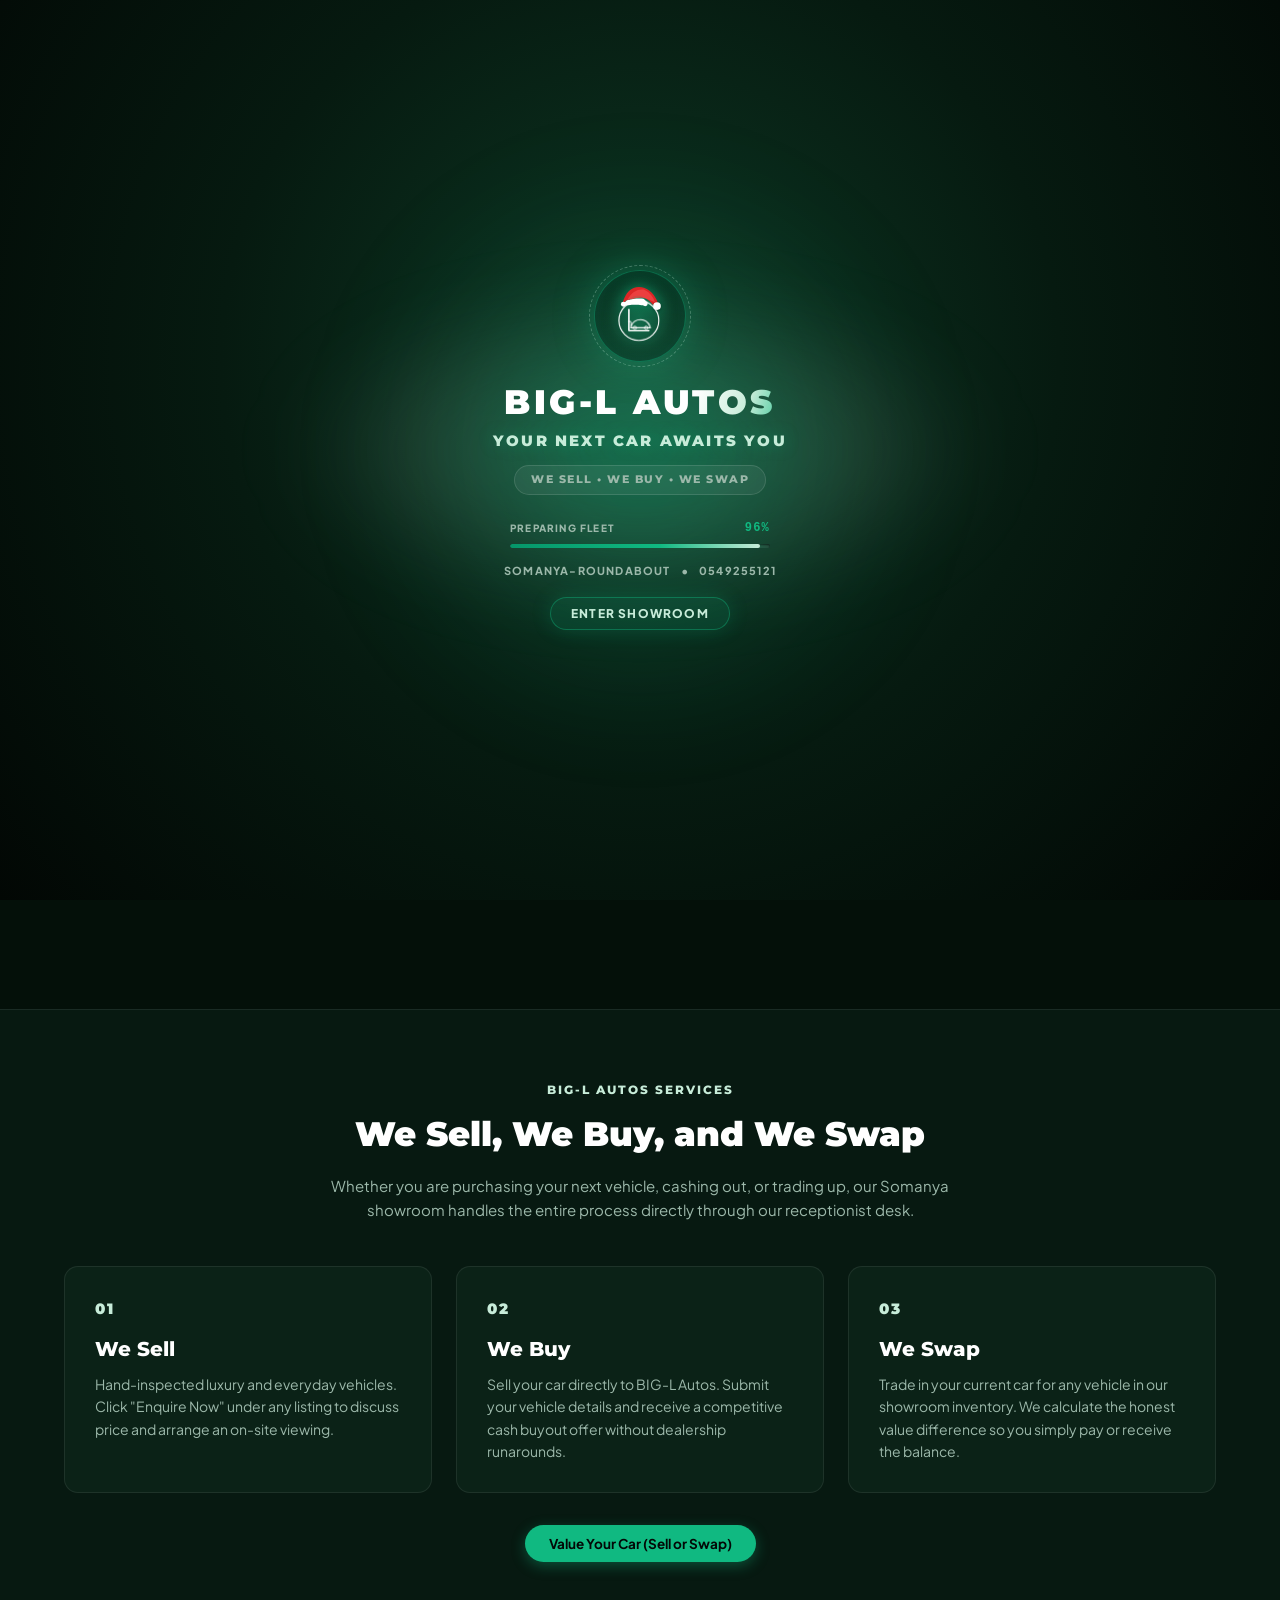
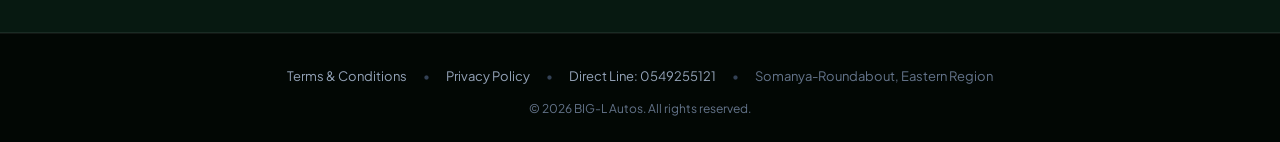
==== commit 274c3567: "Fix social sign up and sign in, eliminate mock demo accounts, isolate test database, and maintain on" ====
--- a/templates/index.html
+++ b/templates/index.html
@@ -798,7 +798,7 @@
 
   <script src="/static/js/three.min.js"></script>
   <script src="/static/js/car3d.js"></script>
-  <script src="/static/js/app.js?v=6.4"></script>
+  <script src="/static/js/app.js?v=6.5"></script>
   <script>
     function openSellSwapModal() {
       if (!currentUser) {
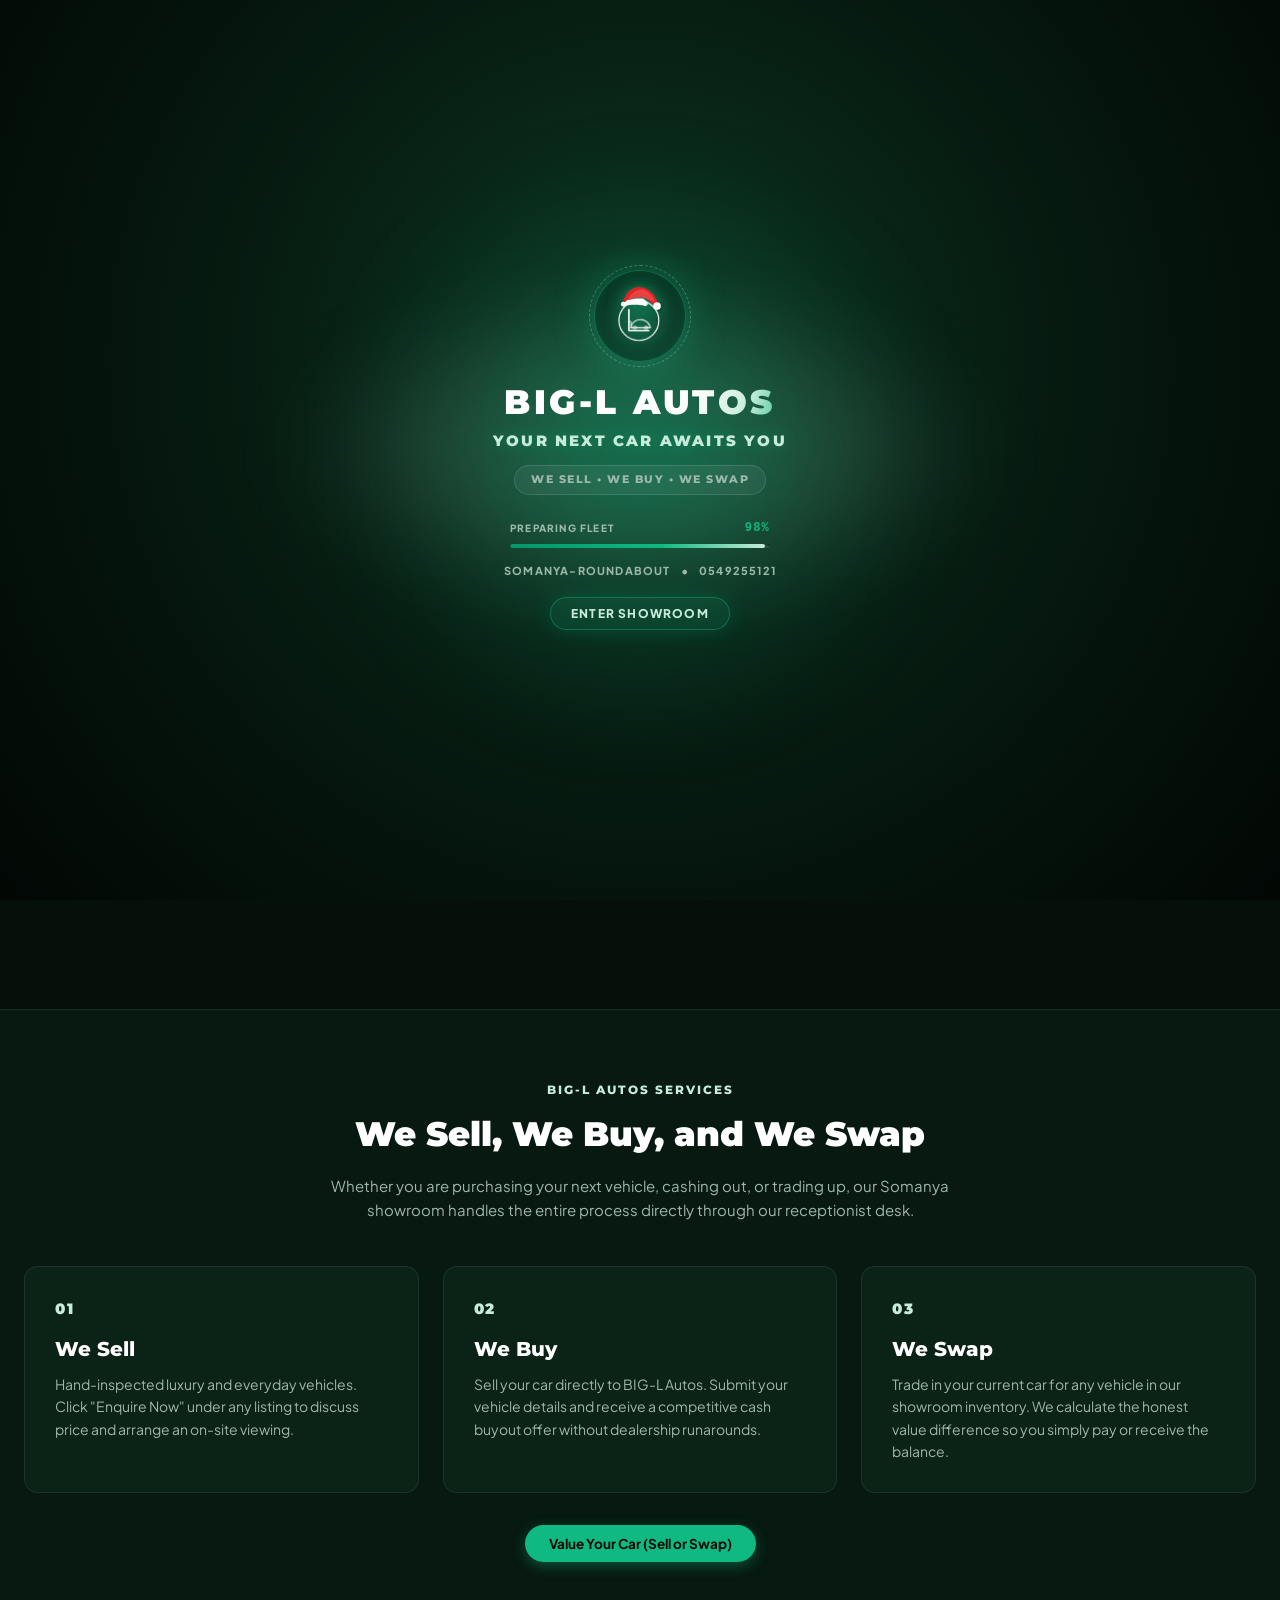
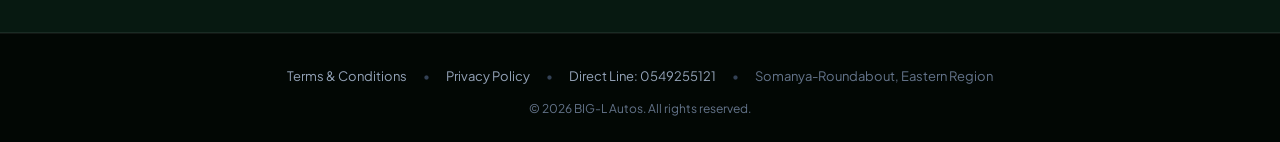
==== commit 1befbd33: "Update duplicate registration handling, customer support branding, and universal mobile responsivene" ====
--- a/templates/index.html
+++ b/templates/index.html
@@ -798,7 +798,7 @@
 
   <script src="/static/js/three.min.js"></script>
   <script src="/static/js/car3d.js"></script>
-  <script src="/static/js/app.js?v=6.5"></script>
+  <script src="/static/js/app.js?v=6.6"></script>
   <script>
     function openSellSwapModal() {
       if (!currentUser) {
--- a/static/css/style.css
+++ b/static/css/style.css
@@ -4458,14 +4458,158 @@
   color: #020704 !important;
 }
 
-/* Ensure no text collision on mobile and clean responsiveness */
+/* ==========================================================================
+   GLOBAL MOBILE RESPONSIVENESS & ZERO-OVERFLOW PROTECTION
+   ========================================================================== */
+html, body {
+  max-width: 100vw;
+  overflow-x: hidden;
+  box-sizing: border-box;
+}
+
+*, *::before, *::after {
+  box-sizing: inherit;
+}
+
+.container {
+  width: 100%;
+  max-width: 1280px;
+  margin: 0 auto;
+  box-sizing: border-box;
+}
+
+.table-responsive,
+.admin-table-wrap,
+.chat-threads-list,
+.admin-data-table-container {
+  width: 100%;
+  max-width: 100%;
+  overflow-x: auto;
+  -webkit-overflow-scrolling: touch;
+}
+
+@media (max-width: 768px) {
+  .nav-inner {
+    padding: 0 12px !important;
+    gap: 8px !important;
+  }
+  .brand-logo {
+    gap: 6px !important;
+    min-width: 0 !important;
+    flex-shrink: 1 !important;
+  }
+  .brand-text h1 {
+    font-size: 15px !important;
+  }
+  .nav-actions {
+    gap: 4px !important;
+    flex-shrink: 0 !important;
+  }
+}
+
+@media (max-width: 640px) {
+  .btn-nav-showroom,
+  .admin-showroom-btn,
+  .admin-nav-user {
+    display: none !important;
+  }
+
+  .nav-btn-compact {
+    padding: 5px 9px !important;
+    font-size: 11.5px !important;
+    border-radius: 6px !important;
+    flex-shrink: 0 !important;
+    white-space: nowrap !important;
+  }
+
+  .admin-nav-actions .btn-sm {
+    padding: 5px 8px !important;
+    font-size: 11px !important;
+  }
+
+  .customer-nav-actions .btn-sm {
+    padding: 5px 8px !important;
+    font-size: 11px !important;
+  }
+
+  .admin-stats-grid {
+    grid-template-columns: repeat(2, 1fr) !important;
+    gap: 10px !important;
+  }
+
+  .filters-bar,
+  .inventory-controls {
+    flex-direction: column !important;
+    align-items: stretch !important;
+    gap: 10px !important;
+  }
+
+  .modal-dialog,
+  .modal-content,
+  .auth-card,
+  .advanced-auth-container {
+    max-width: 95vw !important;
+    margin: 10px auto !important;
+    padding: 20px 16px !important;
+  }
+
+  .hero-content h1 {
+    font-size: 28px !important;
+    line-height: 1.2 !important;
+  }
+
+  .hero-content p {
+    font-size: 14px !important;
+  }
+
+  .inventory-grid,
+  .cars-grid {
+    grid-template-columns: 1fr !important;
+    gap: 16px !important;
+  }
+
+  .sidebar-nav {
+    display: flex !important;
+    flex-wrap: nowrap !important;
+    overflow-x: auto !important;
+    -webkit-overflow-scrolling: touch;
+    gap: 6px !important;
+    padding-bottom: 6px !important;
+  }
+
+  .sidebar-nav-item {
+    flex-shrink: 0 !important;
+    font-size: 12px !important;
+    padding: 8px 12px !important;
+    white-space: nowrap !important;
+  }
+}
+
 @media (max-width: 480px) {
   .brand-name-sub {
     display: none !important;
   }
+  .brand-name-main {
+    font-size: 16px !important;
+    font-weight: 900 !important;
+  }
+  .logo-symbol {
+    width: 28px !important;
+    height: 30px !important;
+  }
   .nav-btn-compact {
-    padding: 5px 8px !important;
+    padding: 4px 7px !important;
     font-size: 11px !important;
+  }
+  .btn-nav-logout,
+  .cust-nav-logout,
+  .btn-admin-logout {
+    padding: 4px 8px !important;
+    font-size: 11px !important;
+    font-weight: 700 !important;
+  }
+  .admin-stats-grid {
+    grid-template-columns: 1fr !important;
   }
   .top-compact-nav {
     gap: 4px !important;
@@ -4477,10 +4621,24 @@
 }
 
 @media (max-width: 360px) {
-  .btn-nav-showroom {
-    display: none !important;
-  }
-}
-
-
-
+  .nav-inner {
+    padding: 0 8px !important;
+  }
+  .brand-logo {
+    gap: 4px !important;
+  }
+  .logo-symbol {
+    width: 24px !important;
+    height: 26px !important;
+  }
+  .brand-name-main {
+    font-size: 14px !important;
+  }
+  .nav-btn-compact {
+    padding: 3px 6px !important;
+    font-size: 10.5px !important;
+  }
+}
+
+
+
